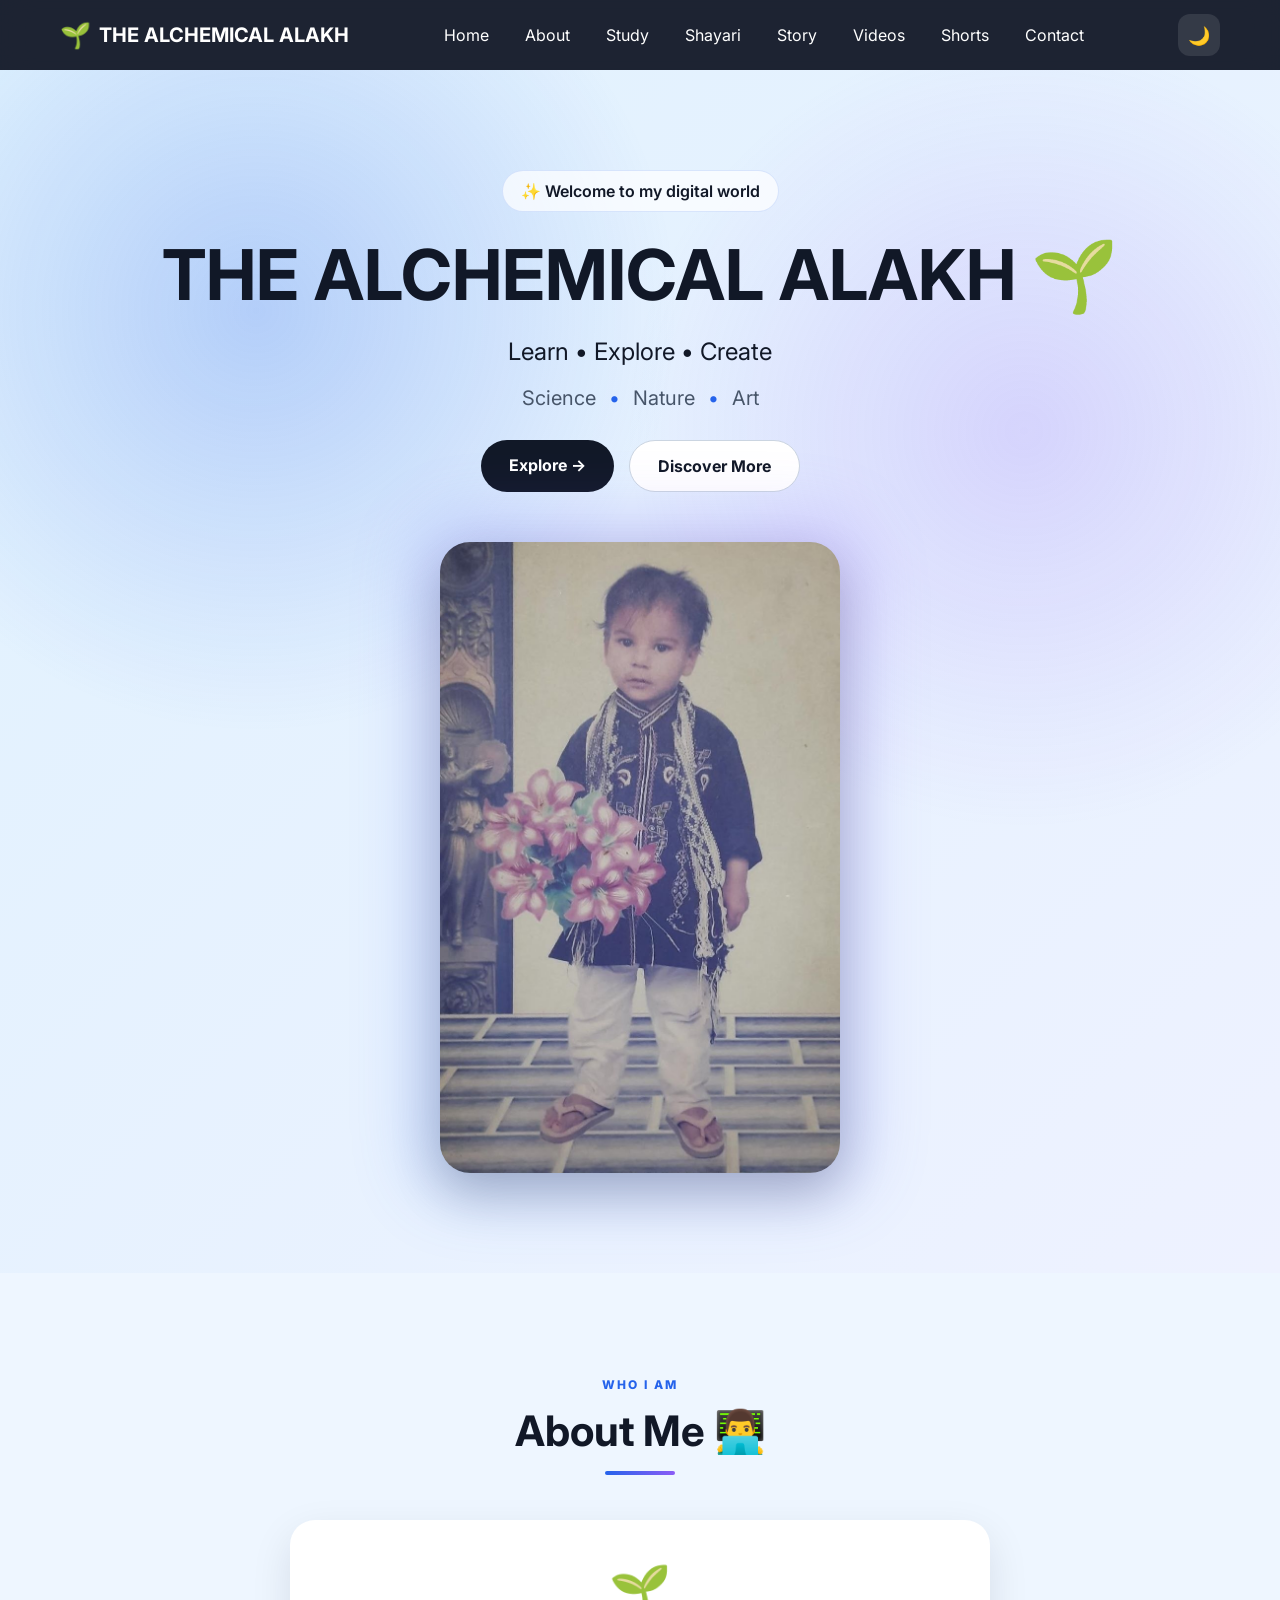
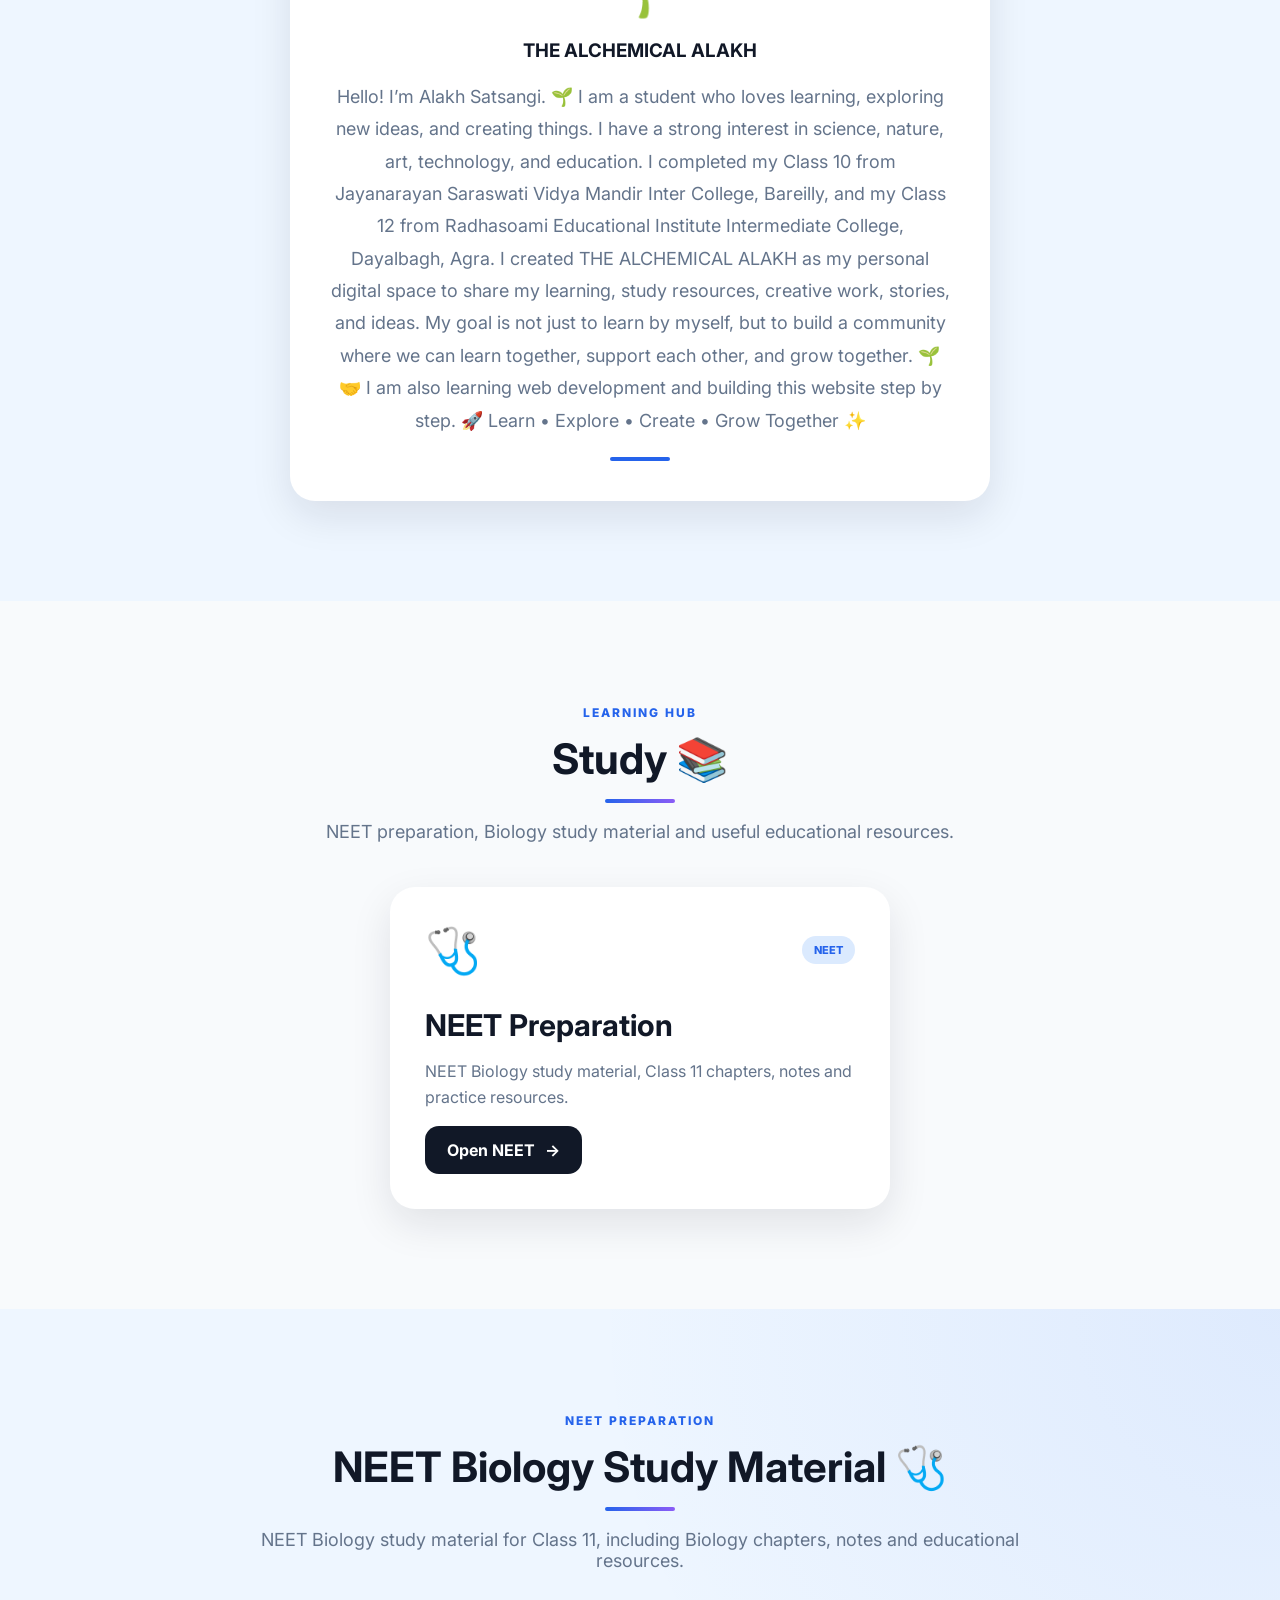
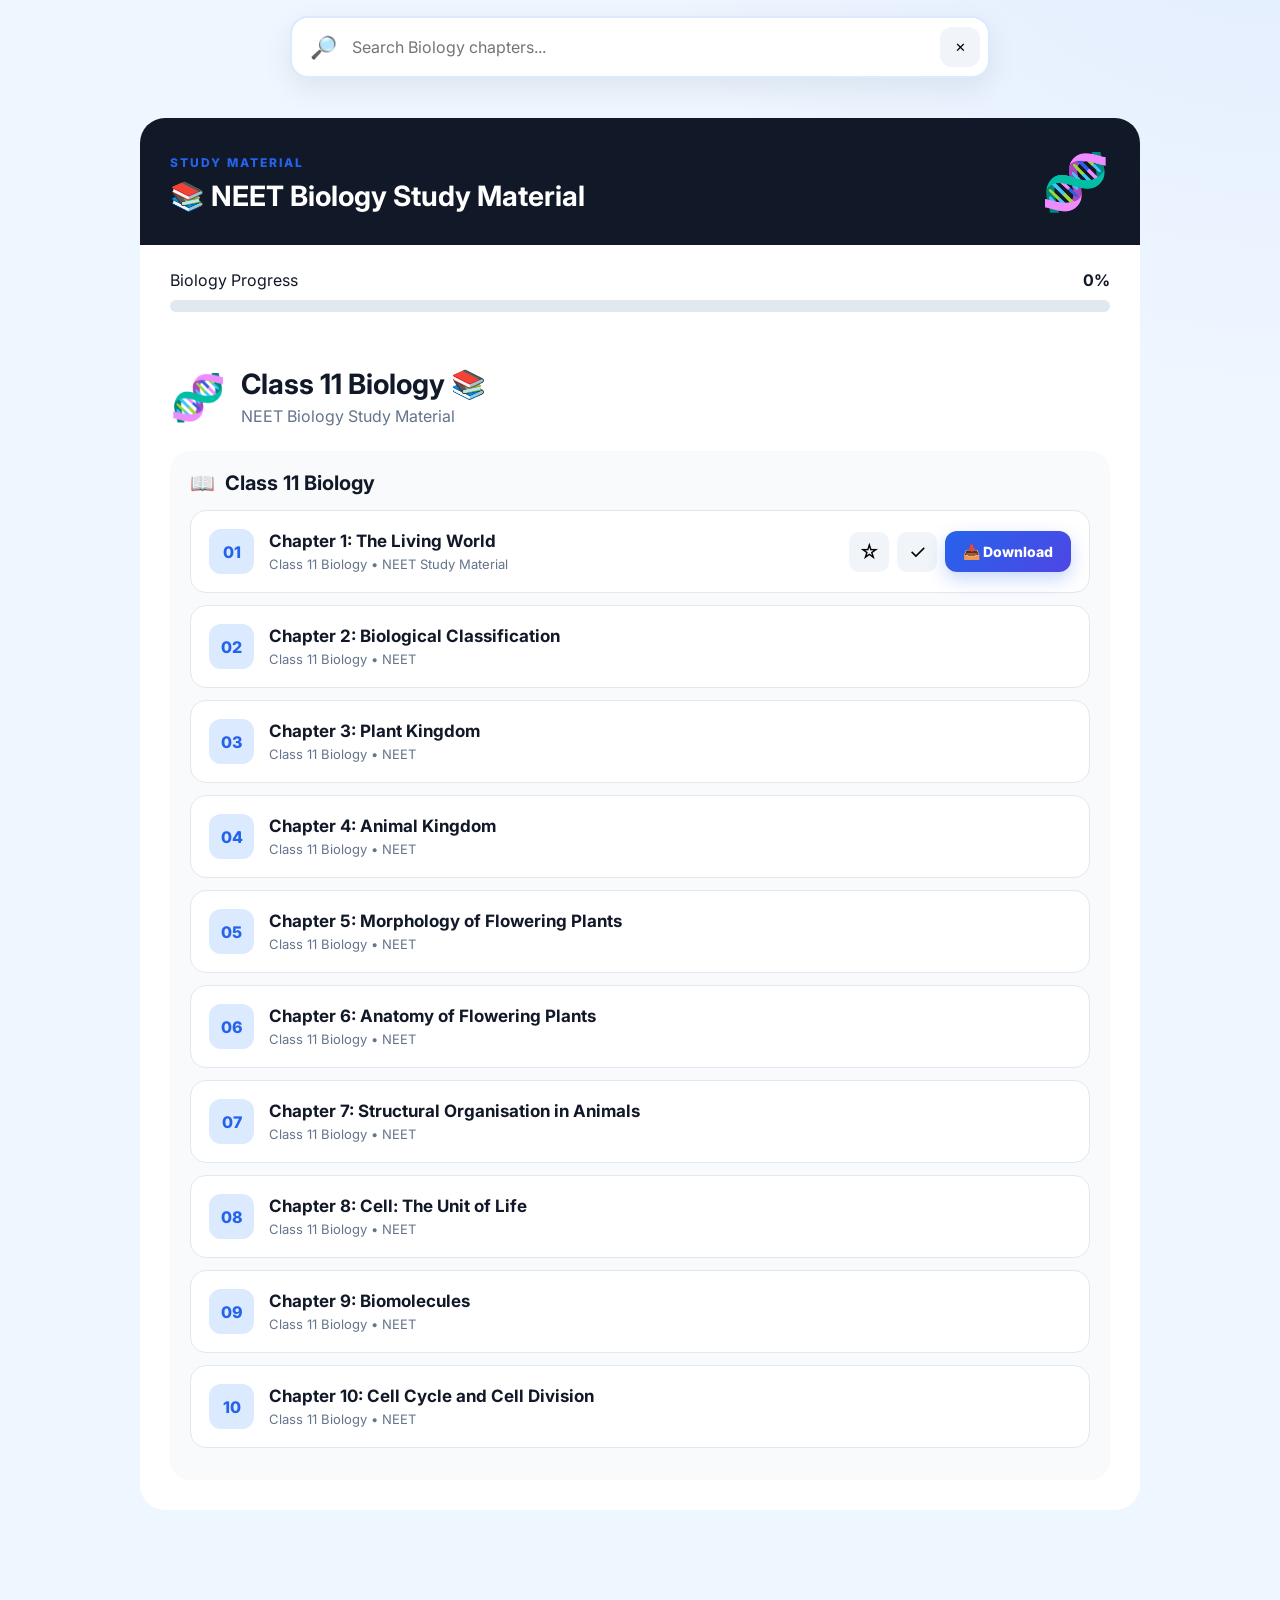
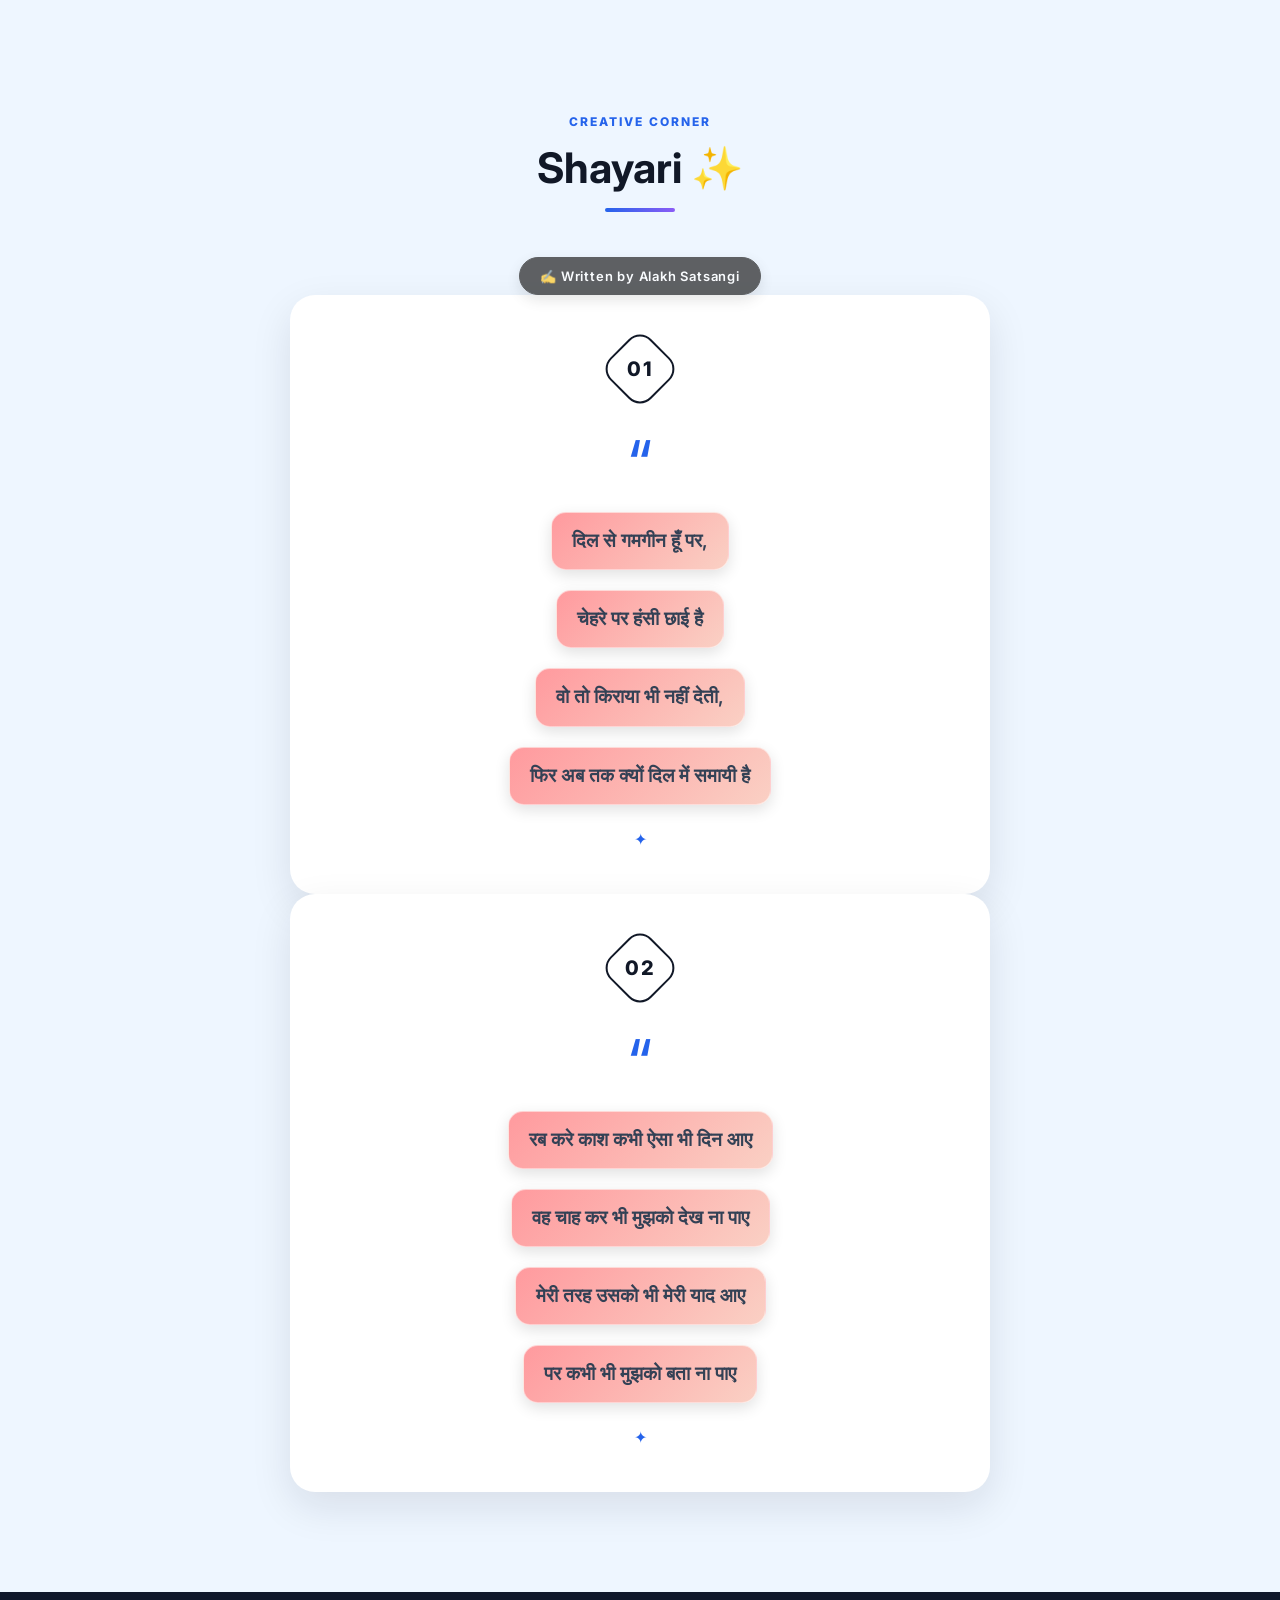
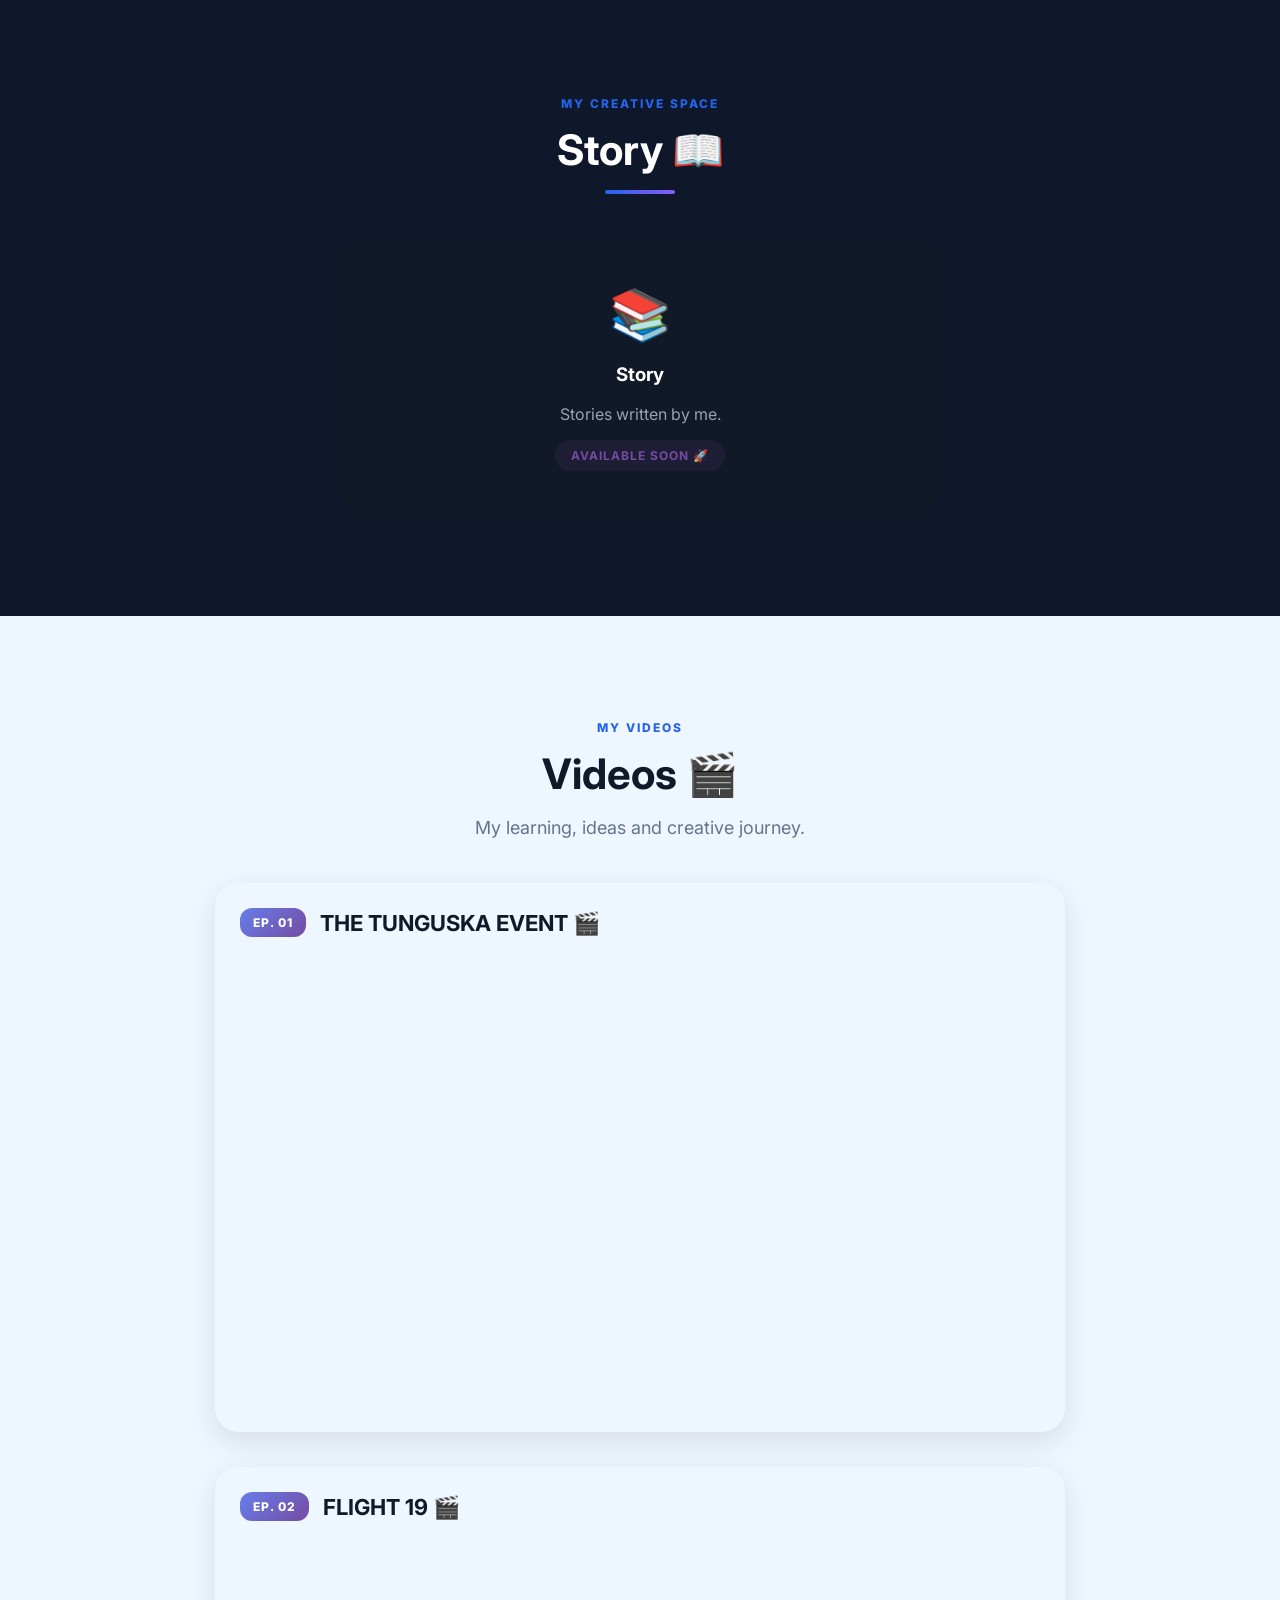
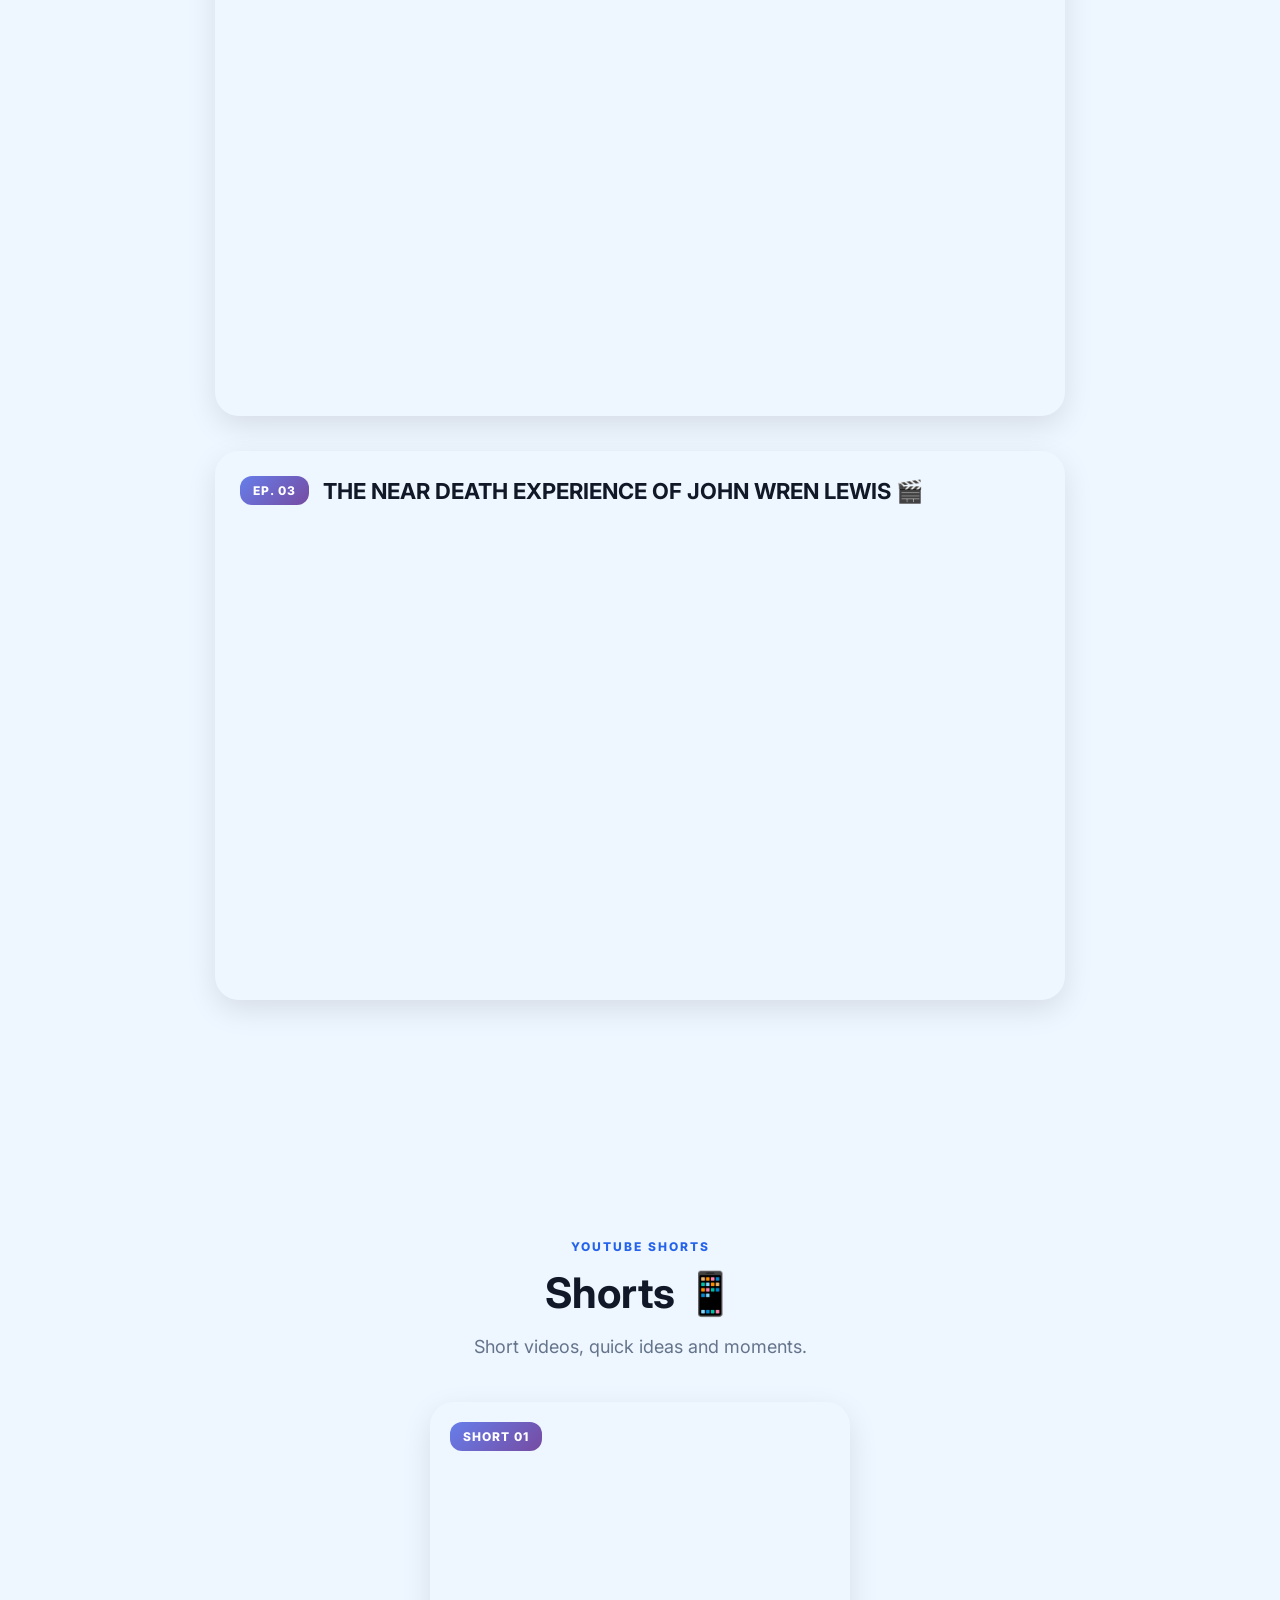
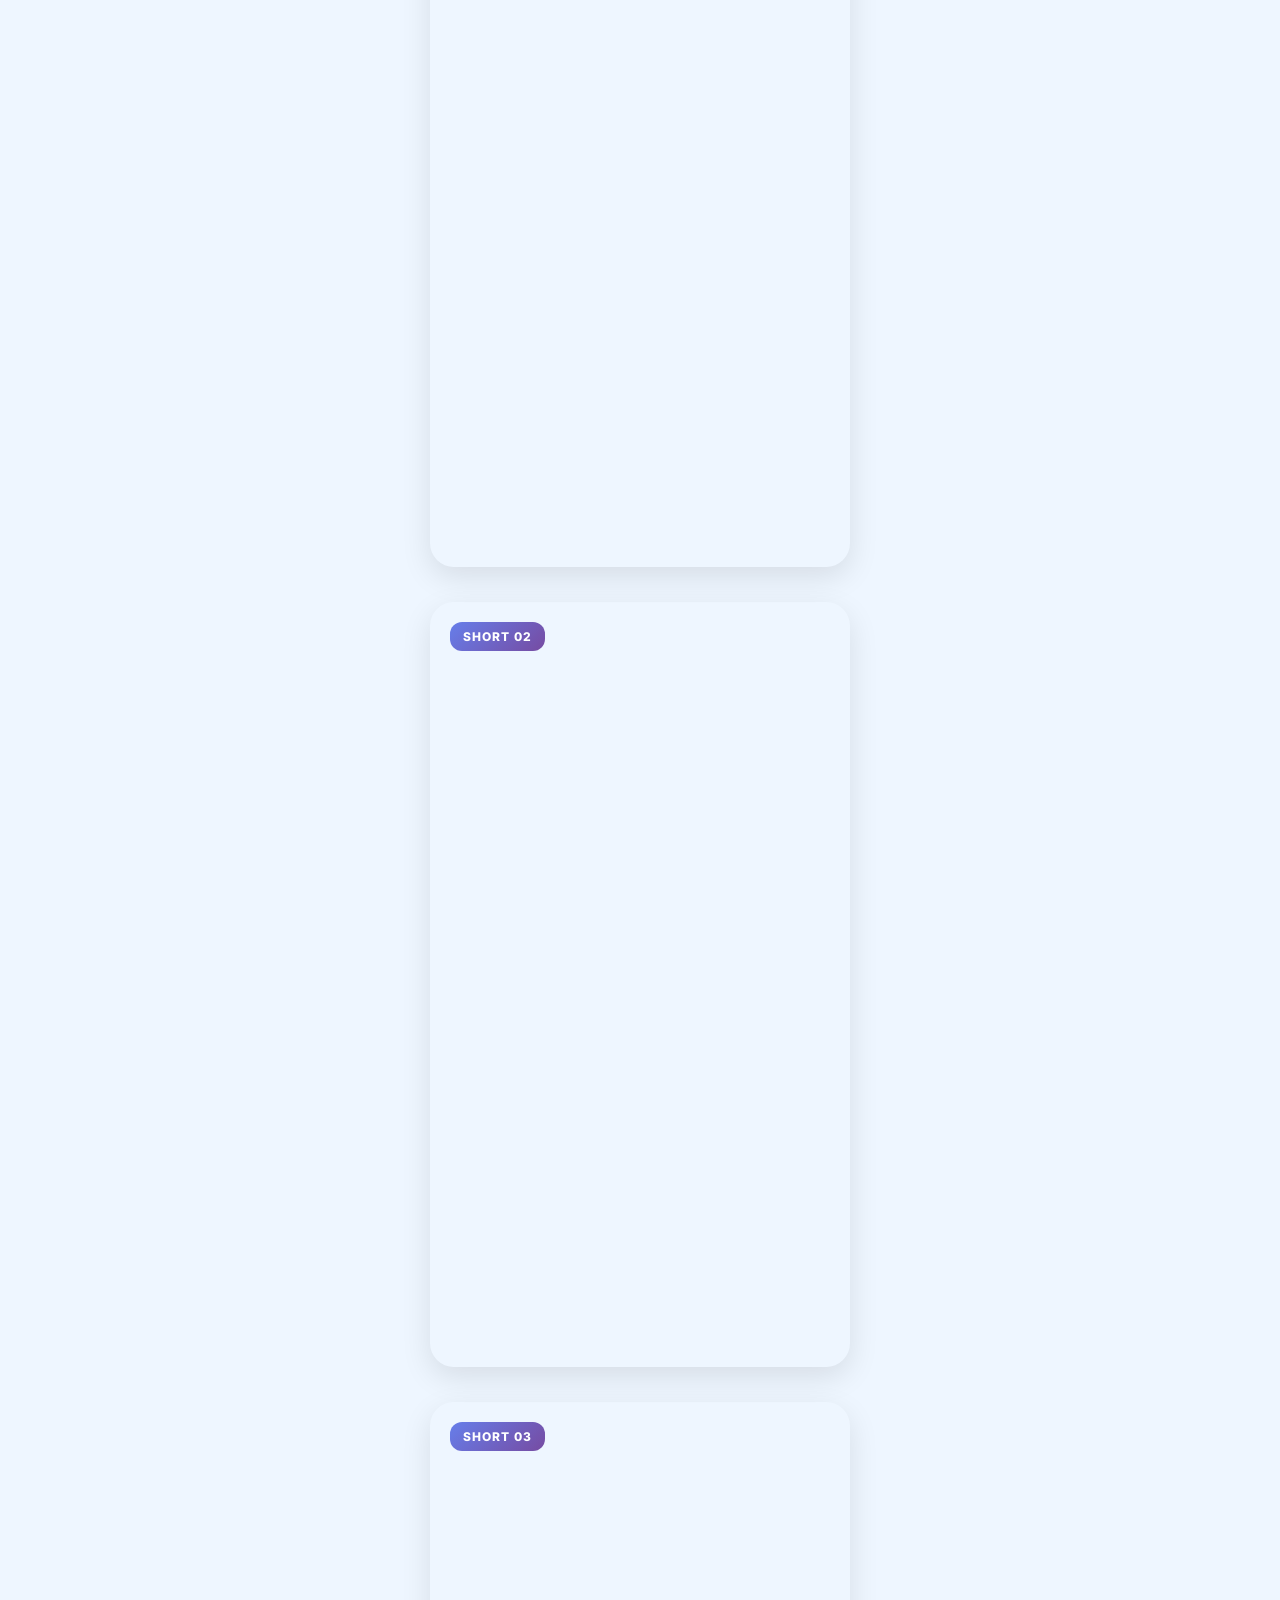
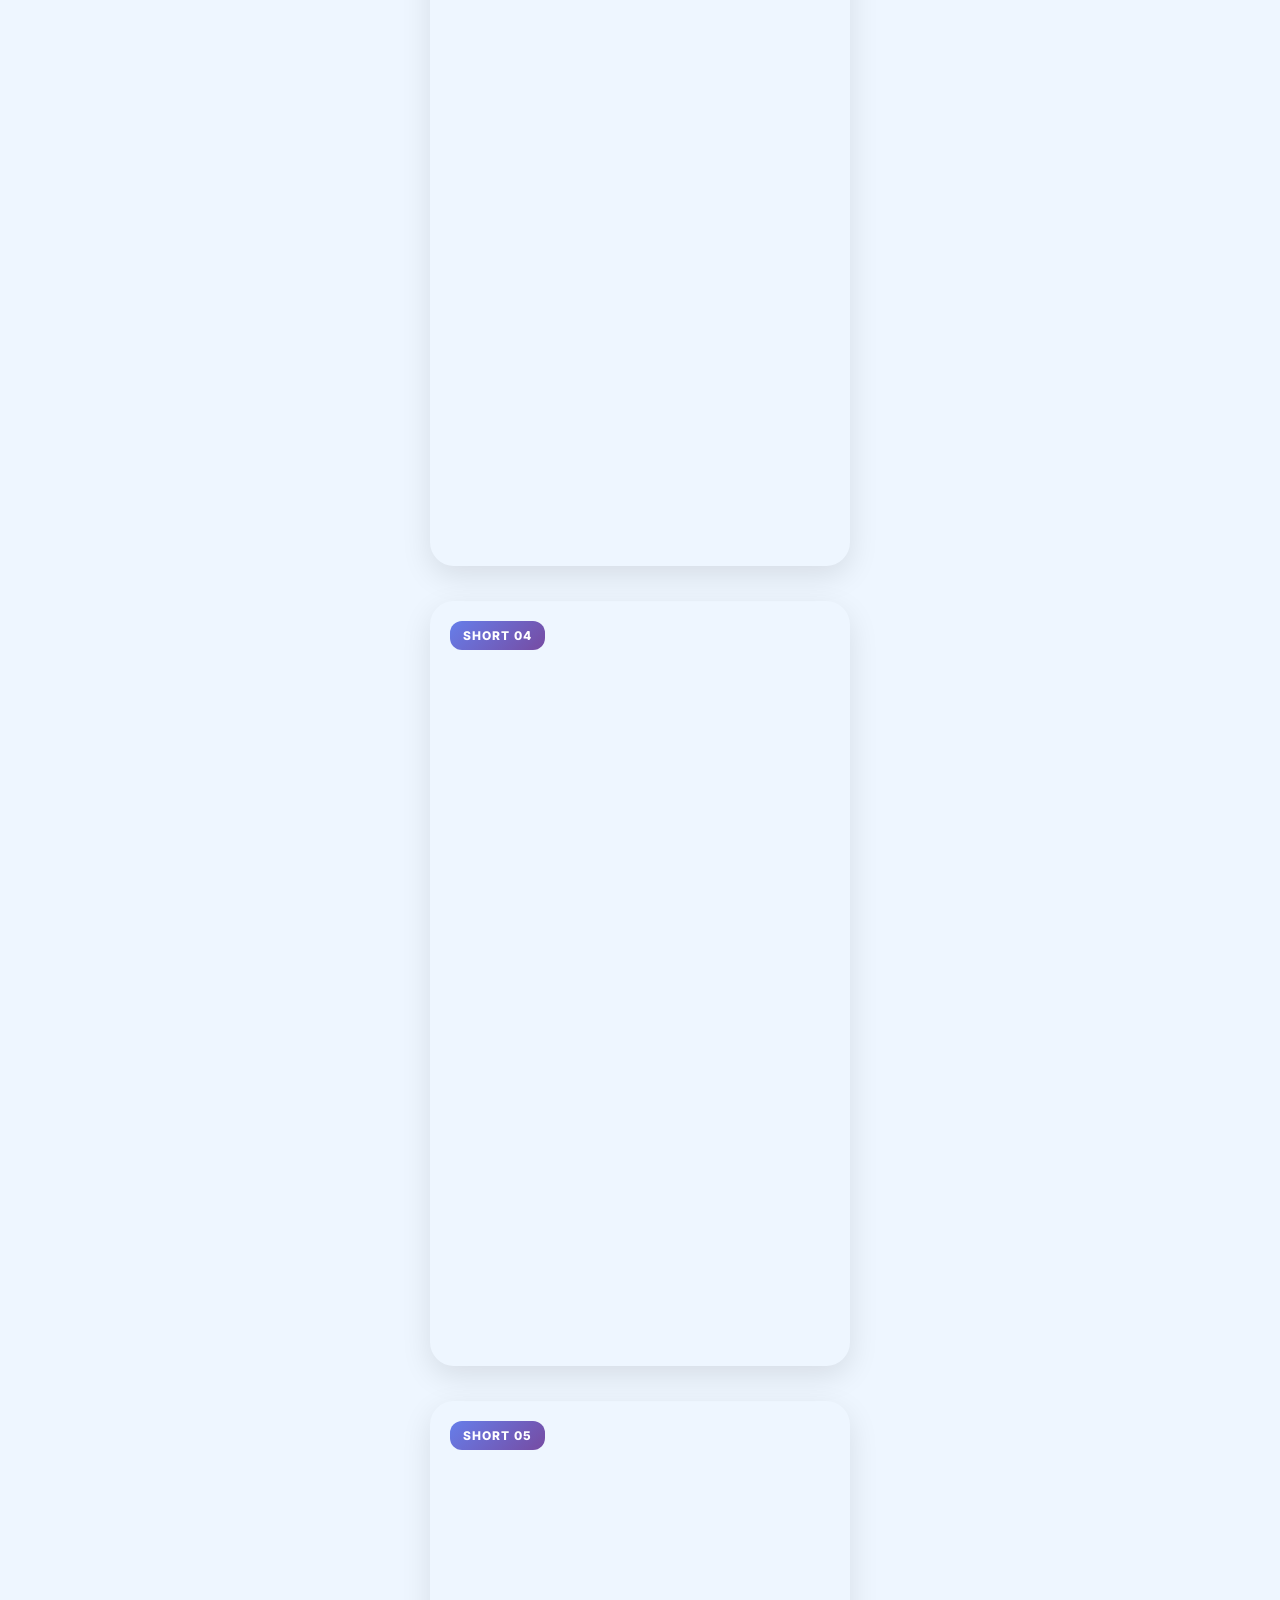
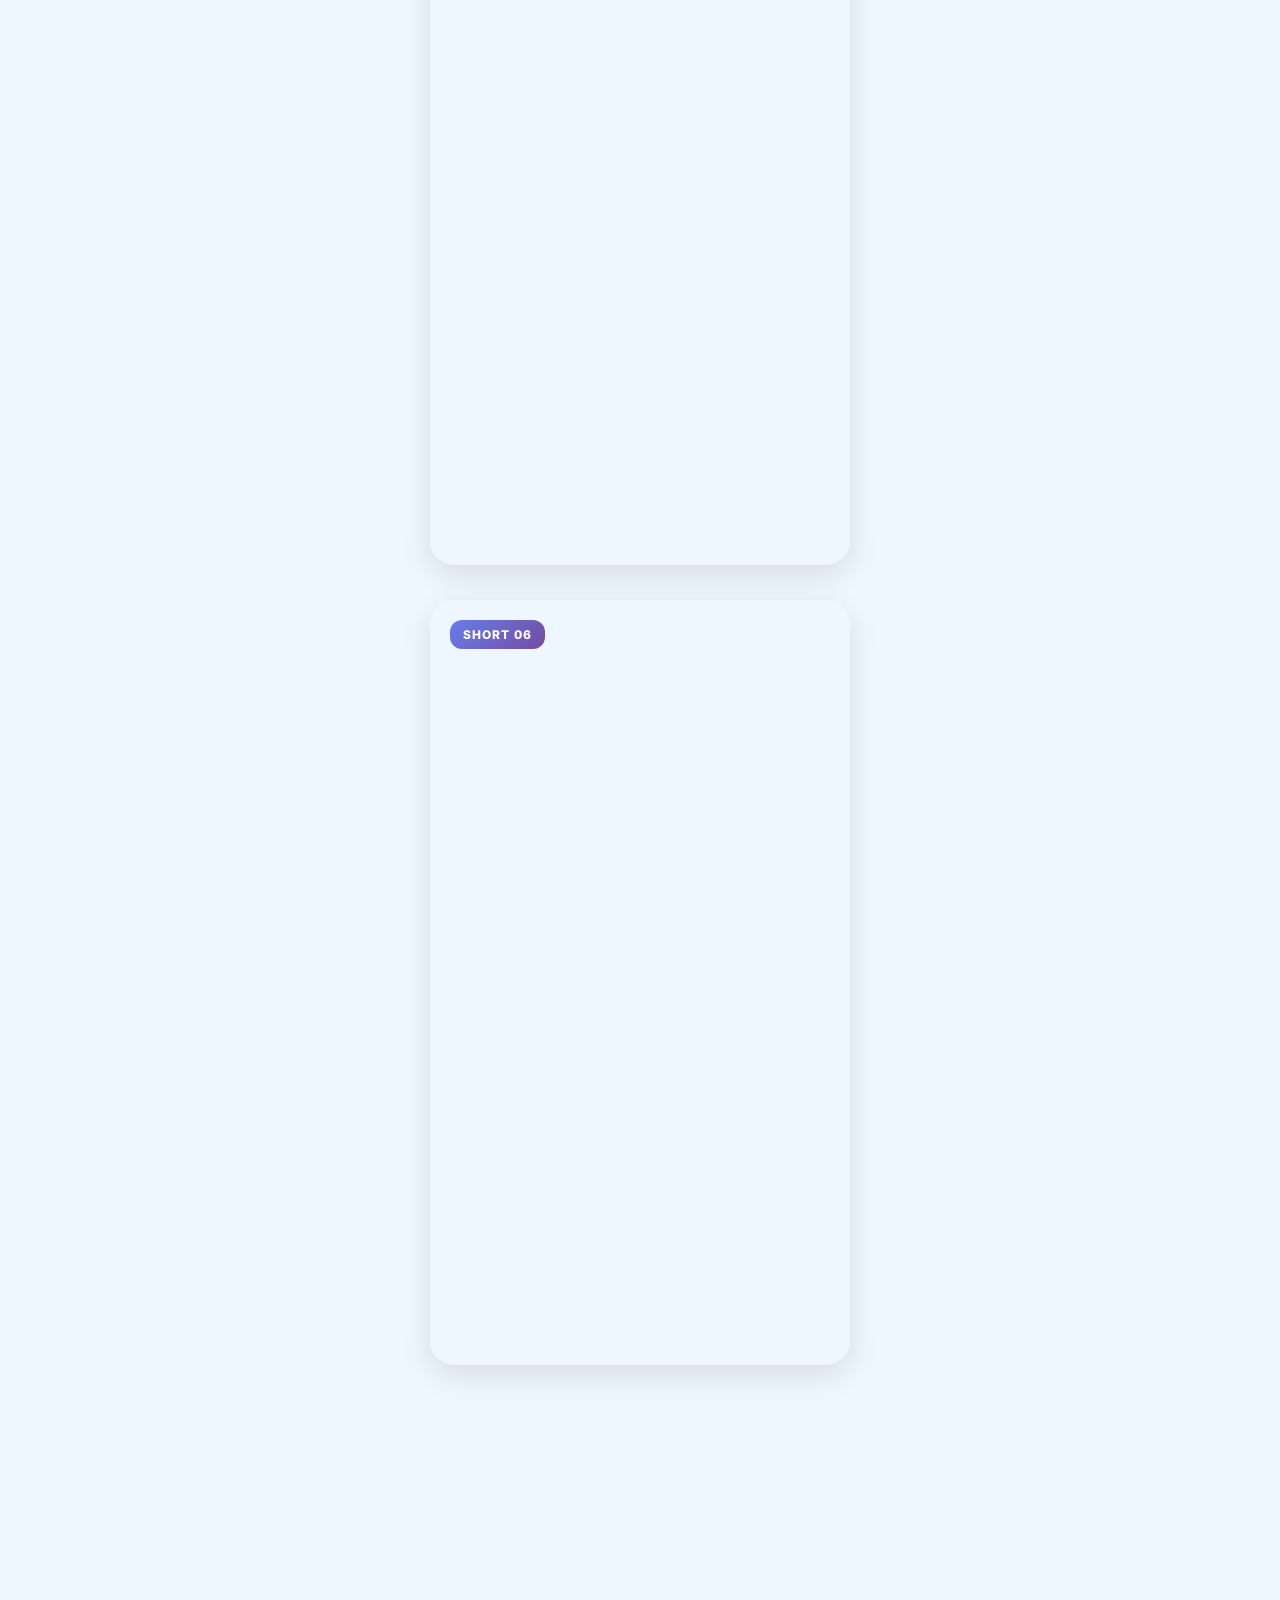
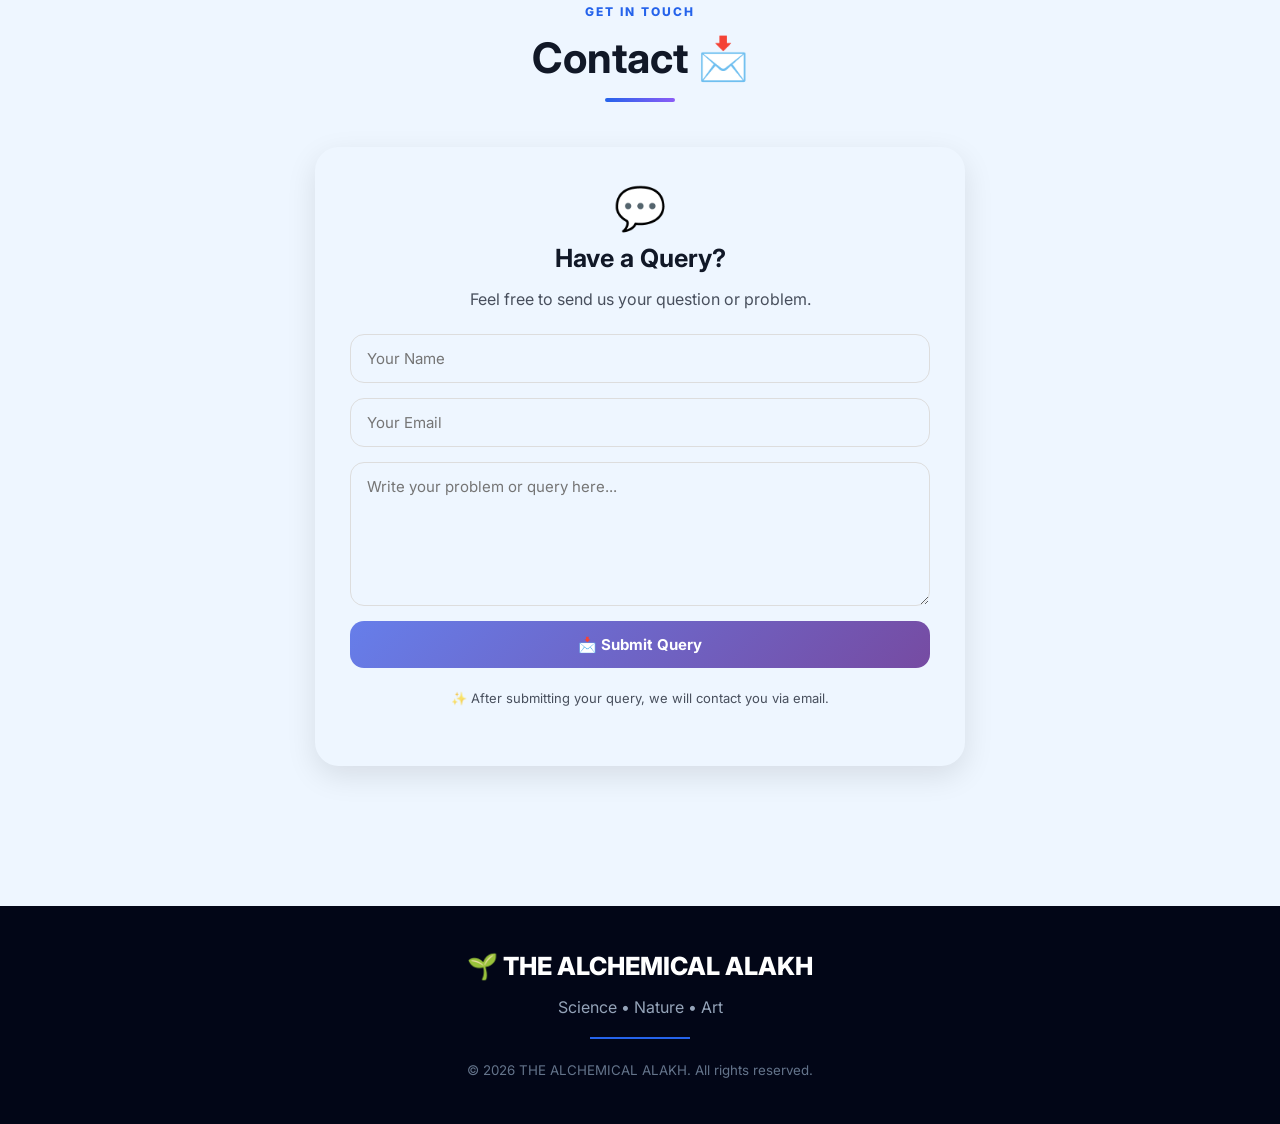
==== index.html @ 998f205e "Add files via upload" ====
<!DOCTYPE html>
<html lang="en">

<head>

    <meta charset="UTF-8">

    <meta name="viewport" content="width=device-width, initial-scale=1.0">

    <!-- SEO TITLE -->
    <title>THE ALCHEMICAL ALAKH | NEET Biology Study Material</title>

    <!-- SEO DESCRIPTION -->
    <meta name="description"
          content="THE ALCHEMICAL ALAKH is a study and creative website featuring NEET Biology study material, Class 11 Biology chapters, notes, science, art and educational resources.">

    <!-- SEO KEYWORDS -->
    <meta name="keywords"
          content="THE ALCHEMICAL ALAKH, Alakh Satsangi, NEET Biology, NEET Biology notes, Class 11 Biology, Class 11 Biology notes, Biology study material, NEET preparation">

    <meta name="author" content="THE ALCHEMICAL ALAKH">

    <meta name="robots" content="index, follow">

    <!-- GOOGLE SEARCH CONSOLE VERIFICATION -->
    <meta name="google-site-verification"
          content="zTP0E_ofFZDzsQ5iW12RsI4LPG1biqlQzuokZgmN8xg" />

    <!-- CANONICAL URL -->
    <link rel="canonical"
          href="https://alakhsatsangi9-spec.github.io/my-website/">

    <!-- SOCIAL MEDIA / SHARING -->
    <meta property="og:title"
          content="THE ALCHEMICAL ALAKH | NEET Biology Study Material">

    <meta property="og:description"
          content="NEET Biology study material, Class 11 Biology chapters, notes and educational resources.">

    <meta property="og:type" content="website">

    <meta property="og:url"
          content="https://alakhsatsangi9-spec.github.io/my-website/">

    <!-- CSS -->
    <link rel="stylesheet" href="style.css">

    <!-- GOOGLE FONT -->
    <link rel="preconnect" href="https://fonts.googleapis.com">

    <link rel="preconnect"
          href="https://fonts.gstatic.com"
          crossorigin>

    <link href="https://fonts.googleapis.com/css2?family=Inter:wght@400;500;600;700;800&display=swap"
          rel="stylesheet">

</head>


<body>

<!-- SCROLL PROGRESS -->
<div id="scroll-progress"></div>


<!-- ================= NAVBAR ================= -->

<nav class="navbar">

    <div class="nav-container">

        <div class="logo">
            <span>🌱</span>
            <strong>THE ALCHEMICAL ALAKH</strong>
        </div>


        <div class="nav-links">

            <a href="#home">Home</a>

            <a href="#about">About</a>

            <a href="#study">Study</a>

            <a href="#shayari">Shayari</a>

            <a href="#story">Story</a>
           <a href="#videos">Videos</a>
           <a href="#shorts">Shorts </a>
            <a href="#contact">Contact</a>

        </div>


        <div class="nav-actions">

            <button id="theme-btn"
                    class="icon-btn"
                    title="Dark / Light Mode">

                🌙

            </button>
            <button class="menu-btn"
                    onclick="toggleMenu()">

                ☰

            </button>

        </div>

    </div>

</nav>



<!-- ================= HOME ================= -->

<section id="home" class="hero">

    <div class="hero-grid"></div>

    <div class="hero-content">

        <div class="hero-badge">

            ✨ Welcome to my digital world

        </div>


        <h1>

            THE ALCHEMICAL ALAKH 🌱

        </h1>


        <p class="hero-main-text">

            Learn • Explore • Create

        </p>


        <p class="hero-sub-text">

            Science

            <span>•</span>

            Nature

            <span>•</span>

            Art

        </p>


        <div class="hero-buttons">

            <a href="#study"
               class="explore-btn">

                Explore

                <span>→</span>

            </a>


            <a href="#about"
               class="secondary-btn">

                Discover More

            </a>

        </div>


        <div class="hero-image-wrapper">

            <div class="image-glow"></div>

            <img src="alakh.jpg"
                 alt="THE ALCHEMICAL ALAKH">

        </div>

    </div>

</section>

<!-- ================= ABOUT ================= -->

<section id="about"
         class="section">


    <div class="section-heading">

        <span class="section-tag">

            WHO I AM

        </span>


        <h2>

            About Me 👨‍💻

        </h2>


        <div class="heading-line"></div>

    </div>


    <div class="about-container">


        <div class="about-card">


            <div class="about-icon">

                🌱

            </div>


            <h3>

                THE ALCHEMICAL ALAKH

            </h3>


            <p>

                Hello! I’m Alakh Satsangi. 🌱
I am a student who loves learning, exploring new ideas, and creating things. I have a strong interest in science, nature, art, technology, and education.

I completed my Class 10 from Jayanarayan Saraswati Vidya Mandir Inter College, Bareilly, and my Class 12 from Radhasoami Educational Institute Intermediate College, Dayalbagh, Agra.

I created THE ALCHEMICAL ALAKH as my personal digital space to share my learning, study resources, creative work, stories, and ideas.

My goal is not just to learn by myself, but to build a community where we can learn together, support each other, and grow together. 🌱🤝

I am also learning web development and building this website step by step. 🚀

Learn • Explore • Create • Grow Together ✨
            </p>


            <div class="about-line"></div>

        </div>

    </div>

</section>


<!-- ================= STUDY ================= -->

<section id="study"
         class="section study-section">


    <div class="section-heading">

        <span class="section-tag">

            LEARNING HUB

        </span>


        <h2>

            Study 📚

        </h2>


        <div class="heading-line"></div>


        <p>

            NEET preparation, Biology study material and useful educational resources.

        </p>

    </div>



    <div class="study-card">


        <div class="card-top">

            <div class="card-icon">

                🩺

            </div>


            <span class="card-status">

                NEET

            </span>

        </div>


        <h3>

            NEET Preparation

        </h3>


        <p>

            NEET Biology study material, Class 11 chapters, notes and practice resources.

        </p>


        <a href="#neet"
           class="card-btn">

            Open NEET

            <span>→</span>

        </a>

    </div>

</section>



<!-- ================= NEET ================= -->

<section id="neet"
         class="section neet-section">


    <div class="section-heading">

        <span class="section-tag">

            NEET PREPARATION

        </span>


        <h2>

            NEET Biology Study Material 🩺

        </h2>


        <div class="heading-line"></div>


        <p>

            NEET Biology study material for Class 11, including Biology chapters,
            notes and educational resources.

        </p>

    </div>



    <!-- SEARCH BAR -->

    <div class="search-box neet-search">

        <span>

            🔎

        </span>


        <input
            type="text"
            id="chapter-search"
            placeholder="Search Biology chapters..."
            autocomplete="off">


        <button id="clear-search">

            ✕

        </button>

    </div>



    <div class="neet-container">


        <div class="neet-header">

            <div>

                <span class="small-label">

                    STUDY MATERIAL

                </span>


                <h3>

                    📚 NEET Biology Study Material

                </h3>

            </div>


            <div class="neet-symbol">

                🧬

            </div>

        </div>



        <!-- PROGRESS -->

        <div class="progress-area">

            <div class="progress-top">

                <span>

                    Biology Progress

                </span>


                <strong id="progress-text">

                    0%

                </strong>

            </div>


            <div class="progress-bar">

                <div id="progress-fill"
                     class="progress-fill">

                </div>

            </div>

        </div>



        <!-- BIOLOGY -->

        <div class="subject">


            <div class="subject-title">

                <span class="subject-icon">

                    🧬

                </span>


                <div>

                    <h3>

                        Class 11 Biology 📚

                    </h3>


                    <p>

                        NEET Biology Study Material

                    </p>

                </div>

            </div>



            <!-- CLASS 11 -->

            <div class="class-box">


                <div class="class-heading">

                    <span>

                        📖

                    </span>


                    <strong>

                        Class 11 Biology

                    </strong>

                </div>



                <!-- CHAPTER 1 -->

                <div class="chapter"
                     data-name="The Living World Biology Class 11 NEET">

                    <div class="chapter-info">

                        <span class="chapter-number">

                            01

                        </span>


                        <div>

                            <h4>

                                Chapter 1: The Living World

                            </h4>


                            <p>

                                Class 11 Biology • NEET Study Material

                            </p>

                        </div>

                    </div>


                    <div class="chapter-actions">


                        <button
                            class="favorite-btn"
                            onclick="toggleFavorite(this)"
                            title="Bookmark">

                            ☆

                        </button>


                        <button
                            class="complete-btn"
                            onclick="completeChapter(this)"
                            title="Mark Complete">

                            ✓

                        </button>


                        <a href="111NOTES.pdf"
                           download
                           class="download-btn">

                            📥 Download

                        </a>

                    </div>

                </div>



                <!-- CHAPTER 2 -->

                <div class="chapter"
                     data-name="Biological Classification Biology Class 11 NEET">

                    <div class="chapter-info">

                        <span class="chapter-number">

                            02

                        </span>


                        <div>

                            <h4>

                                Chapter 2: Biological Classification

                            </h4>


                            <p>

                                Class 11 Biology • NEET

                            </p>

                        </div>

                    </div>

                </div>



                <!-- CHAPTER 3 -->

                <div class="chapter"
                     data-name="Plant Kingdom Biology Class 11 NEET">

                    <div class="chapter-info">

                        <span class="chapter-number">

                            03

                        </span>


                        <div>

                            <h4>

                                Chapter 3: Plant Kingdom

                            </h4>


                            <p>

                                Class 11 Biology • NEET

                            </p>

                        </div>

                    </div>

                </div>



                <!-- CHAPTER 4 -->

                <div class="chapter"
                     data-name="Animal Kingdom Biology Class 11 NEET">

                    <div class="chapter-info">

                        <span class="chapter-number">

                            04

                        </span>


                        <div>

                            <h4>

                                Chapter 4: Animal Kingdom

                            </h4>


                            <p>

                                Class 11 Biology • NEET

                            </p>

                        </div>

                    </div>

                </div>



                <!-- CHAPTER 5 -->

                <div class="chapter"
                     data-name="Morphology of Flowering Plants Biology Class 11 NEET">

                    <div class="chapter-info">

                        <span class="chapter-number">

                            05

                        </span>


                        <div>

                            <h4>

                                Chapter 5: Morphology of Flowering Plants

                            </h4>


                            <p>

                                Class 11 Biology • NEET

                            </p>

                        </div>

                    </div>

                </div>



                <!-- CHAPTER 6 -->

                <div class="chapter"
                     data-name="Anatomy of Flowering Plants Biology Class 11 NEET">

                    <div class="chapter-info">

                        <span class="chapter-number">

                            06

                        </span>


                        <div>

                            <h4>

                                Chapter 6: Anatomy of Flowering Plants

                            </h4>


                            <p>

                                Class 11 Biology • NEET

                            </p>

                        </div>

                    </div>

                </div>



                <!-- CHAPTER 7 -->

                <div class="chapter"
                     data-name="Structural Organisation in Animals Biology Class 11 NEET">

                    <div class="chapter-info">

                        <span class="chapter-number">

                            07

                        </span>


                        <div>

                            <h4>

                                Chapter 7: Structural Organisation in Animals

                            </h4>


                            <p>

                                Class 11 Biology • NEET

                            </p>

                        </div>

                    </div>

                </div>



                <!-- CHAPTER 8 -->

                <div class="chapter"
                     data-name="Cell The Unit of Life Biology Class 11 NEET">

                    <div class="chapter-info">

                        <span class="chapter-number">

                            08

                        </span>


                        <div>

                            <h4>

                                Chapter 8: Cell: The Unit of Life

                            </h4>


                            <p>

                                Class 11 Biology • NEET

                            </p>

                        </div>

                    </div>

                </div>



                <!-- CHAPTER 9 -->

                <div class="chapter"
                     data-name="Biomolecules Biology Class 11 NEET">

                    <div class="chapter-info">

                        <span class="chapter-number">

                            09

                        </span>


                        <div>

                            <h4>

                                Chapter 9: Biomolecules

                            </h4>


                            <p>

                                Class 11 Biology • NEET

                            </p>

                        </div>

                    </div>

                </div>



                <!-- CHAPTER 10 -->

                <div class="chapter"
                     data-name="Cell Cycle and Cell Division Biology Class 11 NEET">

                    <div class="chapter-info">

                        <span class="chapter-number">

                            10

                        </span>


                        <div>

                            <h4>

                                Chapter 10: Cell Cycle and Cell Division

                            </h4>


                            <p>

                                Class 11 Biology • NEET

                            </p>

                        </div>

                    </div>

                </div>



                <!-- NO RESULT -->

                <div id="no-results"
                     class="no-results">

                    🔎 No chapter found.

                </div>

            </div>

        </div>

    </div>

</section>




<!-- ================= SHAYARI ================= -->

<section id="shayari" class="section">

    <div class="section-heading">

        <span class="section-tag">
            CREATIVE CORNER
        </span>

        <h2>
            Shayari ✨
        </h2>

        <div class="heading-line"></div>

    </div>
<div class="written-by">
    ✍️ Written by Alakh Satsangi
</div>


    <!-- SHAYARI 01 -->

    <div class="shayari-card">

        <div class="shayari-number">
            <span>01</span>
        </div>

        <div class="quote-icon">
            “
        </div>

        <div class="shayari-text">

            <div class="shayari-lines">

                <p class="shayari-line">
                    दिल से गमगीन हूँ पर,
                </p>

                <p class="shayari-line">
                    चेहरे पर हंसी छाई है
                </p>

                <p class="shayari-line">
                    वो तो किराया भी नहीं देती,
                </p>

                <p class="shayari-line">
                    फिर अब तक क्यों दिल में समायी है
                </p>

            </div>

        </div>

        <div class="quote-bottom">
            ✦
        </div>

    </div>


    <!-- SHAYARI 02 -->

    <div class="shayari-card">

        <div class="shayari-number">
            <span>02</span>
        </div>

        <div class="quote-icon">
            “
        </div>

        <div class="shayari-text">

            <div class="shayari-lines">

                <p class="shayari-line">
                    रब करे काश कभी ऐसा भी दिन आए
                </p>

                <p class="shayari-line">
                    वह चाह कर भी मुझको देख ना पाए
                </p>

                <p class="shayari-line">
                    मेरी तरह उसको भी मेरी याद आए
                </p>

                <p class="shayari-line">
                    पर कभी भी मुझको बता ना पाए
                </p>

            </div>

        </div>

        <div class="quote-bottom">
            ✦
        </div>

    </div>


</section>


<!-- ================= STORY ================= -->

<section id="story"
         class="section dark-section">


    <div class="section-heading">

        <span class="section-tag">

            MY CREATIVE SPACE

        </span>


        <h2>

            Story 📖

        </h2>


        <div class="heading-line"></div>

    </div>


    <div class="story-card">

        <div class="story-icon">

            📚

        </div>


        <h3>

            Story

        </h3>


        <p>

            Stories written by me.

        </p>
<span class="coming-soon">AVAILABLE SOON 🚀</span>
        


    </div>

</section>



<section id="videos" class="section">

    <div class="section-heading">
        <span class="section-tag">MY VIDEOS</span>
        <h2>Videos 🎬</h2>
        <p>My learning, ideas and creative journey.</p>
    </div>


    <!-- VIDEO 01 -->
    <div class="video-card">

        <div class="video-title">
            <span class="episode-badge">EP. 01</span>
            <h3>THE TUNGUSKA EVENT 🎬</h3>
        </div>

        <div class="video-wrapper">
            <iframe
                src="https://www.youtube.com/embed/oxSUjOloWMw"
                title="THE TUNGUSKA EVENT"
                allow="accelerometer; autoplay; clipboard-write; encrypted-media; gyroscope; picture-in-picture"
                allowfullscreen>
            </iframe>
        </div>

    </div>


    <!-- VIDEO 02 -->
    <div class="video-card">

        <div class="video-title">
            <span class="episode-badge">EP. 02</span>
            <h3>FLIGHT 19 🎬</h3>
        </div>

        <div class="video-wrapper">
            <iframe
                src="https://www.youtube.com/embed/R-d8yq0sREk"
                title="FLIGHT 19"
                allow="accelerometer; autoplay; clipboard-write; encrypted-media; gyroscope; picture-in-picture"
                allowfullscreen>
            </iframe>
        </div>

    </div>


    <!-- VIDEO 03 -->
    <div class="video-card">

        <div class="video-title">
            <span class="episode-badge">EP. 03</span>
            <h3>THE NEAR DEATH EXPERIENCE OF JOHN WREN LEWIS 🎬</h3>
        </div>

        <div class="video-wrapper">
            <iframe
                src="https://www.youtube.com/embed/cvP-Lvboprs"
                title="THE NEAR DEATH EXPERIENCE OF JOHN WREN LEWIS"
                allow="accelerometer; autoplay; clipboard-write; encrypted-media; gyroscope; picture-in-picture"
                allowfullscreen>
            </iframe>
        </div>

    </div>

</section>



<section id="shorts" class="section">

    <div class="section-heading">
        <span class="section-tag">YOUTUBE SHORTS</span>
        <h2>Shorts 📱</h2>
        <p>Short videos, quick ideas and moments.</p>
    </div>


    <!-- SHORT 01 -->
    <div class="shorts-card">

        <div class="video-title">
            <span class="episode-badge">SHORT 01</span>
        </div>

        <div class="shorts-wrapper">
            <iframe
                src="https://www.youtube.com/embed/rJ3UfE49LRc"
                title="Short 01"
                allow="accelerometer; autoplay; clipboard-write; encrypted-media; gyroscope; picture-in-picture"
                allowfullscreen>
            </iframe>
        </div>

    </div>


    <!-- SHORT 02 -->
    <div class="shorts-card">

        <div class="video-title">
            <span class="episode-badge">SHORT 02</span>
        </div>

        <div class="shorts-wrapper">
            <iframe
                src="https://www.youtube.com/embed/XoV11RGaRDE"
                title="Short 02"
                allow="accelerometer; autoplay; clipboard-write; encrypted-media; gyroscope; picture-in-picture"
                allowfullscreen>
            </iframe>
        </div>

    </div>


    <!-- SHORT 03 -->
    <div class="shorts-card">

        <div class="video-title">
            <span class="episode-badge">SHORT 03</span>
        </div>

        <div class="shorts-wrapper">
            <iframe
                src="https://www.youtube.com/embed/ZayI3ekp3q8"
                title="Short 03"
                allow="accelerometer; autoplay; clipboard-write; encrypted-media; gyroscope; picture-in-picture"
                allowfullscreen>
            </iframe>
        </div>

    </div>


    <!-- SHORT 04 -->
    <div class="shorts-card">

        <div class="video-title">
            <span class="episode-badge">SHORT 04</span>
        </div>

        <div class="shorts-wrapper">
            <iframe
                src="https://www.youtube.com/embed/iHOuLH0c-WQ"
                title="Short 04"
                allow="accelerometer; autoplay; clipboard-write; encrypted-media; gyroscope; picture-in-picture"
                allowfullscreen>
            </iframe>
        </div>

    </div>


    <!-- SHORT 05 -->
    <div class="shorts-card">

        <div class="video-title">
            <span class="episode-badge">SHORT 05</span>
        </div>

        <div class="shorts-wrapper">
            <iframe
                src="https://www.youtube.com/embed/a5-XqLeO_70"
                title="Short 05"
                allow="accelerometer; autoplay; clipboard-write; encrypted-media; gyroscope; picture-in-picture"
                allowfullscreen>
            </iframe>
        </div>

    </div>


    <!-- SHORT 06 -->
    <div class="shorts-card">

        <div class="video-title">
            <span class="episode-badge">SHORT 06</span>
        </div>

        <div class="shorts-wrapper">
            <iframe
                src="https://www.youtube.com/embed/z5sLxQB04Zw"
                title="Short 06"
                allow="accelerometer; autoplay; clipboard-write; encrypted-media; gyroscope; picture-in-picture"
                allowfullscreen>
            </iframe>
        </div>

    </div>

</section>
<!-- ================= CONTACT ================= -->
<section id="contact" class="section contact-section">

    <div class="section-heading">

        <span class="section-tag">
            GET IN TOUCH
        </span>

        <h2>
            Contact 📩
        </h2>

        <div class="heading-line"></div>

    </div>


    <div class="query-box">

        <div class="contact-icon">
            💬
        </div>

        <h3>
            Have a Query?
        </h3>

        <p>
            Feel free to send us your question or problem.
        </p>


        <form action="https://formsubmit.co/alakhsatsangi9@gmail.com" method="POST">

            <!-- NAME -->
            <input
                type="text"
                name="name"
                placeholder="Your Name"
                required>


            <!-- EMAIL -->
            <input
                type="email"
                name="email"
                placeholder="Your Email"
                required>


            <!-- PROBLEM / QUERY -->
            <textarea
                name="message"
                rows="6"
                placeholder="Write your problem or query here..."
                required></textarea>


            <!-- EMAIL SUBJECT -->
            <input
                type="hidden"
                name="_subject"
                value="New Query - THE ALCHEMICAL ALAKH">


            <!-- DISABLE CAPTCHA -->
            <input
                type="hidden"
                name="_captcha"
                value="false">


            <!-- SUBMIT BUTTON -->
            <button type="submit" class="query-submit">
                📩 Submit Query
            </button>

        </form>


        <p class="query-note">
            ✨ After submitting your query, we will contact you via email.
        </p>

    </div>

</section>


<!-- ================= FOOTER ================= -->

<footer>


    <div class="footer-logo">

        🌱 THE ALCHEMICAL ALAKH

    </div>


    <p>

        Science • Nature • Art

    </p>


    <div class="footer-line"></div>


    <small>

        © 2026 THE ALCHEMICAL ALAKH. All rights reserved.

    </small>

</footer>



<!-- BACK TO TOP -->

<button id="back-top"
        title="Back to top">

    ↑

</button>



<!-- TOAST -->

<div id="toast"
     class="toast">

    ✓ Saved

</div>



<!-- JAVASCRIPT -->

<script src="script.js"></script>


</body>

</html>
---- style.css ----
* {
    box-sizing: border-box;
}

html {
    scroll-behavior: smooth;
}

body {
    margin: 0;
    font-family: "Inter", Arial, sans-serif;
    background: #eef6ff;
    color: #111827;
    transition: 0.3s;
}

a {
    color: inherit;
}

button,
input {
    font-family: inherit;
}


/* SCROLL PROGRESS */

#scroll-progress {
    position: fixed;
    top: 0;
    left: 0;
    width: 0%;
    height: 4px;
    background: linear-gradient(90deg, #2563eb, #06b6d4, #8b5cf6);
    z-index: 9999;
}


/* NAVBAR */

.navbar {
    position: sticky;
    top: 0;
    z-index: 1000;
    background: rgba(17, 24, 39, 0.95);
    backdrop-filter: blur(15px);
    transition: 0.3s;
}

.navbar.scrolled {
    box-shadow: 0 10px 30px rgba(0,0,0,0.2);
}

.nav-container {
    max-width: 1200px;
    margin: auto;
    padding: 14px 20px;
    display: flex;
    align-items: center;
    justify-content: space-between;
}

.logo {
    color: white;
    font-size: 20px;
    display: flex;
    align-items: center;
    gap: 8px;
}

.logo span {
    font-size: 25px;
}

.nav-links {
    display: flex;
    gap: 8px;
}

.nav-links a {
    color: white;
    text-decoration: none;
    padding: 10px 14px;
    border-radius: 10px;
    transition: 0.3s;
}

.nav-links a:hover {
    background: #2563eb;
    transform: translateY(-2px);
}

.nav-actions {
    display: flex;
    gap: 8px;
}

.icon-btn,
.menu-btn {
    border: none;
    cursor: pointer;
    background: rgba(255,255,255,0.1);
    color: white;
    width: 42px;
    height: 42px;
    border-radius: 12px;
    font-size: 18px;
    transition: 0.3s;
}

.icon-btn:hover,
.menu-btn:hover {
    background: #2563eb;
    transform: scale(1.05);
}

.menu-btn {
    display: none;
}
/* HERO */

.hero {
    position: relative;
    overflow: hidden;
    min-height: 700px;
    padding: 100px 20px;
    text-align: center;
    background:
        radial-gradient(circle at 20% 20%, rgba(37,99,235,0.25), transparent 30%),
        radial-gradient(circle at 80% 30%, rgba(139,92,246,0.2), transparent 30%),
        linear-gradient(135deg, #e0f2fe, #eef2ff);
}

.hero-content {
    position: relative;
    z-index: 2;
    max-width: 1000px;
    margin: auto;
}

.hero-badge {
    display: inline-block;
    padding: 10px 18px;
    border-radius: 30px;
    background: rgba(255,255,255,0.7);
    border: 1px solid rgba(37,99,235,0.15);
    margin-bottom: 20px;
    font-weight: 600;
}

.hero h1 {
    margin: 0;
    font-size: clamp(40px, 7vw, 70px);
    color: #111827;
    animation: fadeIn 1s ease;
}

.hero-main-text {
    font-size: 24px;
    margin: 20px 0 10px;
}

.hero-sub-text {
    font-size: 20px;
    color: #475569;
}

.hero-sub-text span {
    color: #2563eb;
    margin: 0 8px;
}

.hero-buttons {
    display: flex;
    justify-content: center;
    gap: 15px;
    margin: 30px 0;
    flex-wrap: wrap;
}

.explore-btn,
.secondary-btn {
    display: inline-block;
    padding: 15px 28px;
    border-radius: 30px;
    text-decoration: none;
    font-weight: 700;
    transition: 0.3s;
}

.explore-btn {
    background: #111827;
    color: white;
}

.explore-btn:hover {
    background: #2563eb;
    transform: translateY(-5px);
}

.secondary-btn {
    background: white;
    border: 1px solid #cbd5e1;
    color: #111827;
}

.secondary-btn:hover {
    transform: translateY(-5px);
    box-shadow: 0 10px 25px rgba(0,0,0,0.12);
}

.hero-image-wrapper {
    position: relative;
    width: fit-content;
    margin: 50px auto 0;
}

.hero img {
    position: relative;
    width: 400px;
    max-width: 90vw;
    border-radius: 30px;
    display: block;
    box-shadow: 0 20px 50px rgba(0,0,0,0.2);
    transition: 0.4s;
}

.hero img:hover {
    transform: scale(1.03);
}

.image-glow {
    position: absolute;
    inset: -20px;
    border-radius: 40px;
    background: linear-gradient(45deg, #2563eb, #8b5cf6);
    filter: blur(35px);
    opacity: 0.25;
}


/* DASHBOARD */

.dashboard-section {
    padding: 40px 20px;
}

.dashboard {
    max-width: 1100px;
    margin: auto;
    display: grid;
    grid-template-columns: repeat(4, 1fr);
    gap: 20px;
}

.dashboard-card {
    background: white;
    padding: 22px;
    border-radius: 20px;
    box-shadow: 0 10px 30px rgba(15,23,42,0.08);
    display: flex;
    align-items: center;
    gap: 15px;
    transition: 0.3s;
}

.dashboard-card:hover {
    transform: translateY(-7px);
}

.dashboard-card > span {
    font-size: 35px;
}

.dashboard-card small {
    display: block;
    color: #64748b;
    font-size: 11px;
    font-weight: 700;
}

.dashboard-card strong {
    display: block;
    margin-top: 5px;
    font-size: 20px;
}


/* SECTIONS */

.section {
    padding: 100px 20px;
}

.section-heading {
    text-align: center;
    max-width: 800px;
    margin: auto auto 45px;
}

.section-tag,
.small-label {
    color: #2563eb;
    font-size: 12px;
    font-weight: 800;
    letter-spacing: 2px;
}

.section-heading h2 {
    font-size: 42px;
    margin: 12px 0;
}

.heading-line {
    width: 70px;
    height: 4px;
    margin: 15px auto;
    border-radius: 10px;
    background: linear-gradient(90deg, #2563eb, #8b5cf6);
}

.section-heading p {
    color: #64748b;
    font-size: 18px;
}


/* STUDY */

.study-section {
    background: #f8fafc;
}

.study-card {
    max-width: 500px;
    margin: auto;
    background: white;
    padding: 35px;
    border-radius: 25px;
    box-shadow: 0 15px 40px rgba(15,23,42,0.1);
    transition: 0.3s;
}

.study-card:hover {
    transform: translateY(-10px);
}

.card-top {
    display: flex;
    justify-content: space-between;
    align-items: center;
}

.card-icon {
    font-size: 45px;
}

.card-status {
    background: #dbeafe;
    color: #2563eb;
    padding: 7px 12px;
    border-radius: 20px;
    font-size: 11px;
    font-weight: 800;
}

.study-card h3 {
    font-size: 30px;
    margin-bottom: 10px;
}

.study-card p {
    color: #64748b;
    line-height: 1.6;
}

.card-btn {
    display: inline-flex;
    align-items: center;
    gap: 10px;
    background: #111827;
    color: white;
    text-decoration: none;
    padding: 14px 22px;
    border-radius: 14px;
    font-weight: 700;
    transition: 0.3s;
}

.card-btn:hover {
    background: #2563eb;
    transform: translateX(5px);
}


/* NEET */

.neet-section {
    background:
        radial-gradient(circle at top right, rgba(37,99,235,0.08), transparent 30%),
        #eef6ff;
}


/* SEARCH */

.search-box {
    max-width: 700px;
    margin: 0 auto 40px;
    background: white;
    border: 2px solid #dbeafe;
    border-radius: 18px;
    padding: 5px 8px 5px 18px;
    display: flex;
    align-items: center;
    gap: 10px;
    box-shadow: 0 10px 30px rgba(15,23,42,0.08);
    transition: 0.3s;
}

.search-box:focus-within {
    border-color: #2563eb;
    box-shadow: 0 10px 35px rgba(37,99,235,0.15);
}

.search-box span {
    font-size: 22px;
}

.search-box input {
    flex: 1;
    border: none;
    outline: none;
    background: transparent;
    padding: 14px 5px;
    font-size: 16px;
}

.search-box button {
    border: none;
    background: #f1f5f9;
    width: 40px;
    height: 40px;
    border-radius: 12px;
    cursor: pointer;
    transition: 0.3s;
}

.search-box button:hover {
    background: #2563eb;
    color: white;
}


.neet-container {
    max-width: 1000px;
    margin: auto;
}

.neet-header {
    background: #111827;
    color: white;
    padding: 30px;
    border-radius: 25px 25px 0 0;
    display: flex;
    justify-content: space-between;
    align-items: center;
}

.neet-header h3 {
    font-size: 28px;
    margin: 8px 0 0;
}

.neet-symbol {
    font-size: 55px;
}

.progress-area {
    background: white;
    padding: 25px 30px;
}

.progress-top {
    display: flex;
    justify-content: space-between;
    margin-bottom: 10px;
}

.progress-bar {
    width: 100%;
    height: 12px;
    background: #e2e8f0;
    border-radius: 20px;
    overflow: hidden;
}

.progress-fill {
    width: 0%;
    height: 100%;
    background: linear-gradient(90deg, #2563eb, #8b5cf6);
    border-radius: 20px;
    transition: 0.4s;
}

.subject {
    background: white;
    padding: 30px;
    border-radius: 0 0 25px 25px;
}

.subject-title {
    display: flex;
    align-items: center;
    gap: 15px;
    margin-bottom: 25px;
}

.subject-icon {
    font-size: 45px;
}

.subject-title h3 {
    margin: 0;
    font-size: 28px;
}

.subject-title p {
    margin: 5px 0 0;
    color: #64748b;
}


/* CLASS */

.class-box {
    background: #f8fafc;
    padding: 20px;
    border-radius: 20px;
}

.class-heading {
    display: flex;
    align-items: center;
    gap: 10px;
    font-size: 20px;
    margin-bottom: 15px;
}


/* CHAPTER */

.chapter {
    background: white;
    border: 1px solid #e2e8f0;
    padding: 18px;
    margin: 12px 0;
    border-radius: 16px;
    display: flex;
    justify-content: space-between;
    align-items: center;
    gap: 15px;
    transition: 0.3s;
}

.chapter:hover {
    transform: translateX(5px);
    border-color: #93c5fd;
    box-shadow: 0 8px 20px rgba(37,99,235,0.08);
}

.chapter-info {
    display: flex;
    align-items: center;
    gap: 15px;
}

.chapter-number {
    min-width: 45px;
    height: 45px;
    border-radius: 12px;
    background: #dbeafe;
    color: #2563eb;
    display: flex;
    justify-content: center;
    align-items: center;
    font-weight: 800;
}

.chapter-info h4 {
    margin: 0;
    font-size: 17px;
}

.chapter-info p {
    margin: 5px 0 0;
    color: #64748b;
    font-size: 13px;
}

.chapter-actions {
    display: flex;
    align-items: center;
    gap: 8px;
}

.favorite-btn,
.complete-btn {
    width: 40px;
    height: 40px;
    border: none;
    border-radius: 10px;
    cursor: pointer;
    background: #f1f5f9;
    font-size: 20px;
    transition: 0.3s;
}

.favorite-btn:hover,
.complete-btn:hover {
    background: #dbeafe;
    transform: translateY(-3px);
}

.favorite-btn.active {
    background: #fef3c7;
}

.complete-btn.active {
    background: #dcfce7;
    color: #16a34a;
}

.download-btn {
    display: inline-block;
    background: linear-gradient(135deg, #2563eb, #4f46e5);
    color: white;
    text-decoration: none;
    padding: 12px 18px;
    border-radius: 12px;
    font-size: 14px;
    font-weight: 800;
    box-shadow: 0 7px 18px rgba(37,99,235,0.25);
    transition: 0.3s;
}

.download-btn:hover {
    transform: translateY(-4px);
    box-shadow: 0 12px 25px rgba(37,99,235,0.35);
}

.no-results {
    display: none;
    text-align: center;
    padding: 30px;
    color: #64748b;
    font-weight: 600;
}


/* TIMER */

.timer-section {
    padding: 100px 20px;
    background: #0f172a;
}

.timer-card {
    max-width: 700px;
    margin: auto;
    text-align: center;
    background: #111827;
    color: white;
    padding: 45px;
    border-radius: 30px;
    box-shadow: 0 20px 60px rgba(0,0,0,0.3);
}

.timer-card h2 {
    font-size: 40px;
}

.timer-card p {
    color: #94a3b8;
}

.timer-display {
    font-size: 80px;
    font-weight: 800;
    letter-spacing: 3px;
    margin: 30px 0 10px;
}

.timer-status {
    color: #94a3b8;
    margin-bottom: 25px;
}

.timer-buttons,
.timer-presets {
    display: flex;
    justify-content: center;
    gap: 10px;
    flex-wrap: wrap;
}

.timer-btn,
.timer-presets button {
    border: none;
    padding: 12px 18px;
    border-radius: 12px;
    cursor: pointer;
    background: #334155;
    color: white;
    font-weight: 700;
    transition: 0.3s;
}

.timer-btn:hover,
.timer-presets button:hover {
    background: #2563eb;
    transform: translateY(-3px);
}

.timer-btn.primary {
    background: #2563eb;
}


/* SHAYARI */

.shayari-card {
    max-width: 700px;
    margin: auto;
    background: white;
    padding: 45px;
    border-radius: 25px;
    box-shadow: 0 15px 40px rgba(15,23,42,0.1);
    text-align: center;
}

.quote-icon {
    font-size: 70px;
    color: #2563eb;
}

.shayari-text p {
    font-size: 19px;
    line-height: 1.9;
    margin: 4px;
    color: #334155;
}

.quote-bottom {
    margin-top: 20px;
    color: #2563eb;
}


/* STORY */

.dark-section {
    background: #0f172a;
    color: white;
}

.story-card {
    max-width: 600px;
    margin: auto;
    text-align: center;
    background: #111827;
    padding: 45px;
    border-radius: 25px;
}

.story-icon {
    font-size: 50px;
}

.story-card p {
    color: #94a3b8;
}


/* ABOUT */

.about-container {
    max-width: 700px;
    margin: auto;
}

.about-card {
    background: white;
    text-align: center;
    padding: 40px;
    border-radius: 25px;
    box-shadow: 0 15px 40px rgba(15,23,42,0.1);
}

.about-icon {
    font-size: 50px;
}

.about-card p {
    color: #64748b;
    line-height: 1.8;
    font-size: 18px;
}

.about-line {
    width: 60px;
    height: 4px;
    background: #2563eb;
    margin: 20px auto 0;
    border-radius: 10px;
}


/* VIDEO */

.video-section {
    background: #f8fafc;
}

.video-card {
    max-width: 900px;
    margin: auto;
    background: white;
    padding: 15px;
    border-radius: 25px;
    box-shadow: 0 15px 40px rgba(15,23,42,0.1);
}

.video-wrapper {
    position: relative;
    width: 100%;
    aspect-ratio: 16 / 9;
}

.video-wrapper iframe {
    width: 100%;
    height: 100%;
    border: none;
    border-radius: 18px;
}


/* CONTACT */

.contact-section {
    background: #eef6ff;
}

.contact-card {
    max-width: 500px;
    margin: auto;
    text-align: center;
    background: white;
    padding: 40px;
    border-radius: 25px;
    box-shadow: 0 15px 40px rgba(15,23,42,0.1);
}

.contact-icon {
    font-size: 50px;
}

.contact-card p {
    color: #64748b;
}


/* FOOTER */

footer {
    background: #020617;
    color: white;
    text-align: center;
    padding: 45px 20px;
}

.footer-logo {
    font-size: 25px;
    font-weight: 800;
}

footer p {
    color: #94a3b8;
}

.footer-line {
    width: 100px;
    height: 2px;
    background: #2563eb;
    margin: 20px auto;
}

footer small {
    color: #64748b;
}


/* BACK TOP */

#back-top {
    display: none;
    position: fixed;
    right: 25px;
    bottom: 25px;
    width: 50px;
    height: 50px;
    border: none;
    border-radius: 50%;
    background: #2563eb;
    color: white;
    font-size: 25px;
    cursor: pointer;
    z-index: 999;
    box-shadow: 0 10px 25px rgba(37,99,235,0.3);
}


/* TOAST */

.toast {
    position: fixed;
    right: 25px;
    bottom: 90px;
    background: #111827;
    color: white;
    padding: 14px 20px;
    border-radius: 12px;
    opacity: 0;
    transform: translateY(20px);
    pointer-events: none;
    transition: 0.3s;
    z-index: 2000;
}

.toast.show {
    opacity: 1;
    transform: translateY(0);
}


/* ANIMATION */

@keyframes fadeIn {

    from {
        opacity: 0;
        transform: translateY(30px);
    }

    to {
        opacity: 1;
        transform: translateY(0);
    }

}


/* DARK MODE */

body.dark {
    background: #020617;
    color: #e2e8f0;
}

body.dark .hero {
    background:
        radial-gradient(circle at 20% 20%, rgba(37,99,235,0.2), transparent 30%),
        #020617;
}

body.dark .hero h1 {
    color: white;
}

body.dark .hero-main-text,
body.dark .hero-sub-text {
    color: #cbd5e1;
}

body.dark .hero-badge,
body.dark .secondary-btn,
body.dark .dashboard-card,
body.dark .study-card,
body.dark .search-box,
body.dark .neet-header,
body.dark .progress-area,
body.dark .subject,
body.dark .chapter,
body.dark .shayari-card,
body.dark .about-card,
body.dark .contact-card {
    background: #111827;
    color: #e2e8f0;
}

body.dark .study-section,
body.dark .video-section,
body.dark .class-box {
    background: #020617;
}

body.dark .chapter {
    border-color: #334155;
}

body.dark .chapter-info p,
body.dark .section-heading p,
body.dark .study-card p,
body.dark .about-card p,
body.dark .contact-card p {
    color: #94a3b8;
}

body.dark .shayari-text p {
    color: #cbd5e1;
}

body.dark .search-box {
    border-color: #334155;
}

body.dark .search-box input {
    color: white;
}

body.dark .search-box button,
body.dark .favorite-btn,
body.dark .complete-btn {
    background: #1e293b;
}


/* FOCUS MODE */

body.focus-mode .hero,
body.focus-mode #shayari,
body.focus-mode #story,
body.focus-mode #about,
body.focus-mode .video-section,
body.focus-mode #contact {
    opacity: 0.15;
    transition: 0.4s;
}

body.focus-mode .timer-section,
body.focus-mode #neet {
    position: relative;
    z-index: 2;
}


/* RESPONSIVE */

@media (max-width: 900px) {

    .dashboard {
        grid-template-columns: repeat(2, 1fr);
    }

    .nav-links {
        display: none;
        position: absolute;
        top: 70px;
        left: 0;
        right: 0;
        background: #111827;
        padding: 15px;
        flex-direction: column;
    }

    .nav-links.active {
        display: flex;
    }

    .menu-btn {
        display: block;
    }

}


@media (max-width: 600px) {

    .dashboard {
        grid-template-columns: 1fr;
    }

    .section {
        padding: 70px 15px;
    }

    .section-heading h2 {
        font-size: 32px;
    }

    .hero {
        padding: 70px 15px;
    }

    .hero img {
        width: 320px;
    }

    .chapter {
        align-items: flex-start;
        flex-direction: column;
    }

    .chapter-actions {
        width: 100%;
        flex-wrap: wrap;
    }

    .download-btn {
        flex: 1;
        text-align: center;
    }

    .neet-header {
        padding: 22px;
    }

    .neet-header h3 {
        font-size: 21px;
    }

    .neet-symbol {
        font-size: 40px;
    }

    .subject {
        padding: 20px;
    }

    .timer-card {
        padding: 30px 18px;
    }

    .timer-display {
        font-size: 60px;
    }

}
.shayari-text {
    user-select: none;
    -webkit-user-select: none;
    -moz-user-select: none;
}

.shayari-number {
    width: 58px;
    height: 58px;
    margin: 0 auto 25px;
    border: 2px solid currentColor;
    border-radius: 16px;
    display: flex;
    align-items: center;
    justify-content: center;
    transform: rotate(45deg);
    position: relative;
}

.shayari-number span {
    font-size: 20px;
    font-weight: 800;
    transform: rotate(-45deg);
    letter-spacing: 2px;
}

.written-by {
    margin-top: 25px;
    text-align: center;
    font-size: 14px;
    font-weight: 600;
    opacity: 0.7;
    letter-spacing: 1px;
}
.written-by {
    display: block;
    width: fit-content;
    margin: 25px auto 0;
    padding: 10px 20px;

    background: #222;
    color: white;

    border: 1px solid #222;
    border-radius: 30px;

    font-size: 13px;
    font-weight: 600;
    letter-spacing: 0.8px;

    box-shadow: 0 5px 15px rgba(0, 0, 0, 0.15);
}

.shayari-lines {
    display: flex;
    flex-direction: column;
    gap: 12px;
    align-items: center;
}

.shayari-line {
    width: fit-content;
    padding: 10px 20px;
    margin: 0;

    background: linear-gradient(135deg, #ff9a9e, #fad0c4);
    color: #222;

    border-radius: 15px;
    border: 1px solid rgba(255, 255, 255, 0.5);

    font-size: 17px;
    font-weight: 600;

    box-shadow: 0 5px 15px rgba(0, 0, 0, 0.12);

    transition: 0.3s ease;
}

.shayari-line:hover {
    transform: translateY(-3px) scale(1.02);
}
.contact-btn {
    display: inline-flex;
    align-items: center;
    justify-content: center;
    gap: 10px;

    padding: 13px 24px;

    background: linear-gradient(135deg, #667eea, #764ba2);
    color: #ffffff;

    text-decoration: none;
    font-size: 15px;
    font-weight: 700;

    border-radius: 50px;

    box-shadow: 0 8px 20px rgba(118, 75, 162, 0.25);

    transition: all 0.3s ease;
}

.contact-btn span {
    font-size: 20px;
    transition: transform 0.3s ease;
}

.contact-btn:hover {
    transform: translateY(-4px);
    box-shadow: 0 12px 28px rgba(118, 75, 162, 0.35);
}

.contact-btn:hover span {
    transform: translateX(5px);
}

.video-card {
    max-width: 850px;
    margin: 35px auto;
    padding: 25px;
    border-radius: 24px;
    background: var(--card-bg);
    box-shadow: 0 10px 30px rgba(0, 0, 0, 0.10);
    transition: 0.3s ease;
}

.video-card:hover {
    transform: translateY(-5px);
}

.video-title {
    display: flex;
    align-items: center;
    gap: 14px;
    margin-bottom: 20px;
}

.episode-badge {
    padding: 7px 13px;
    border-radius: 12px;
    background: linear-gradient(135deg, #667eea, #764ba2);
    color: white;
    font-size: 12px;
    font-weight: 800;
    letter-spacing: 1px;
}

.video-title h3 {
    margin: 0;
    font-size: 22px;
}

.video-wrapper {
    position: relative;
    width: 100%;
    aspect-ratio: 16 / 9;
    overflow: hidden;
    border-radius: 18px;
}

.video-wrapper iframe {
    width: 100%;
    height: 100%;
    border: none;
}
/* ================= SHORTS ================= */

.shorts-card {
    max-width: 420px;
    margin: 35px auto;
    padding: 20px;
    border-radius: 24px;
    background: var(--card-bg);
    box-shadow: 0 10px 30px rgba(0, 0, 0, 0.10);
    transition: 0.3s ease;
}

.shorts-card:hover {
    transform: translateY(-5px);
}

.shorts-wrapper {
    position: relative;
    width: 100%;
    aspect-ratio: 9 / 16;
    overflow: hidden;
    border-radius: 18px;
}

.shorts-wrapper iframe {
    width: 100%;
    height: 100%;
    border: none;
}
.coming-soon {
    display: inline-block;
    padding: 8px 16px;
    border-radius: 20px;
    font-size: 12px;
    font-weight: 700;
    letter-spacing: 1px;
    background: rgba(118, 75, 162, 0.12);
    color: #764ba2;
}
.query-box {
    max-width: 650px;
    margin: 40px auto;
    padding: 35px;
    border-radius: 24px;
    background: var(--card-bg);
    box-shadow: 0 10px 30px rgba(0, 0, 0, 0.10);
    text-align: center;
}

.query-box .contact-icon {
    font-size: 42px;
    margin-bottom: 10px;
}

.query-box h3 {
    margin: 5px 0 8px;
    font-size: 25px;
}

.query-box > p {
    margin-bottom: 25px;
    opacity: 0.75;
}

.query-box form {
    display: flex;
    flex-direction: column;
    gap: 15px;
}

.query-box input,
.query-box textarea {
    width: 100%;
    box-sizing: border-box;
    padding: 14px 16px;
    border: 1px solid #ddd;
    border-radius: 14px;
    font-family: inherit;
    font-size: 15px;
    outline: none;
    background: transparent;
}

.query-box textarea {
    resize: vertical;
}

.query-box input:focus,
.query-box textarea:focus {
    border-color: #764ba2;
}

.query-submit {
    width: 100%;
    padding: 14px 20px;
    border: none;
    border-radius: 14px;
    background: linear-gradient(135deg, #667eea, #764ba2);
    color: white;
    font-size: 15px;
    font-weight: 700;
    cursor: pointer;
    transition: 0.3s ease;
}

.query-submit:hover {
    transform: translateY(-3px);
}

.query-note {
    margin-top: 22px !important;
    margin-bottom: 0;
    font-size: 13px;
    opacity: 0.7;
}
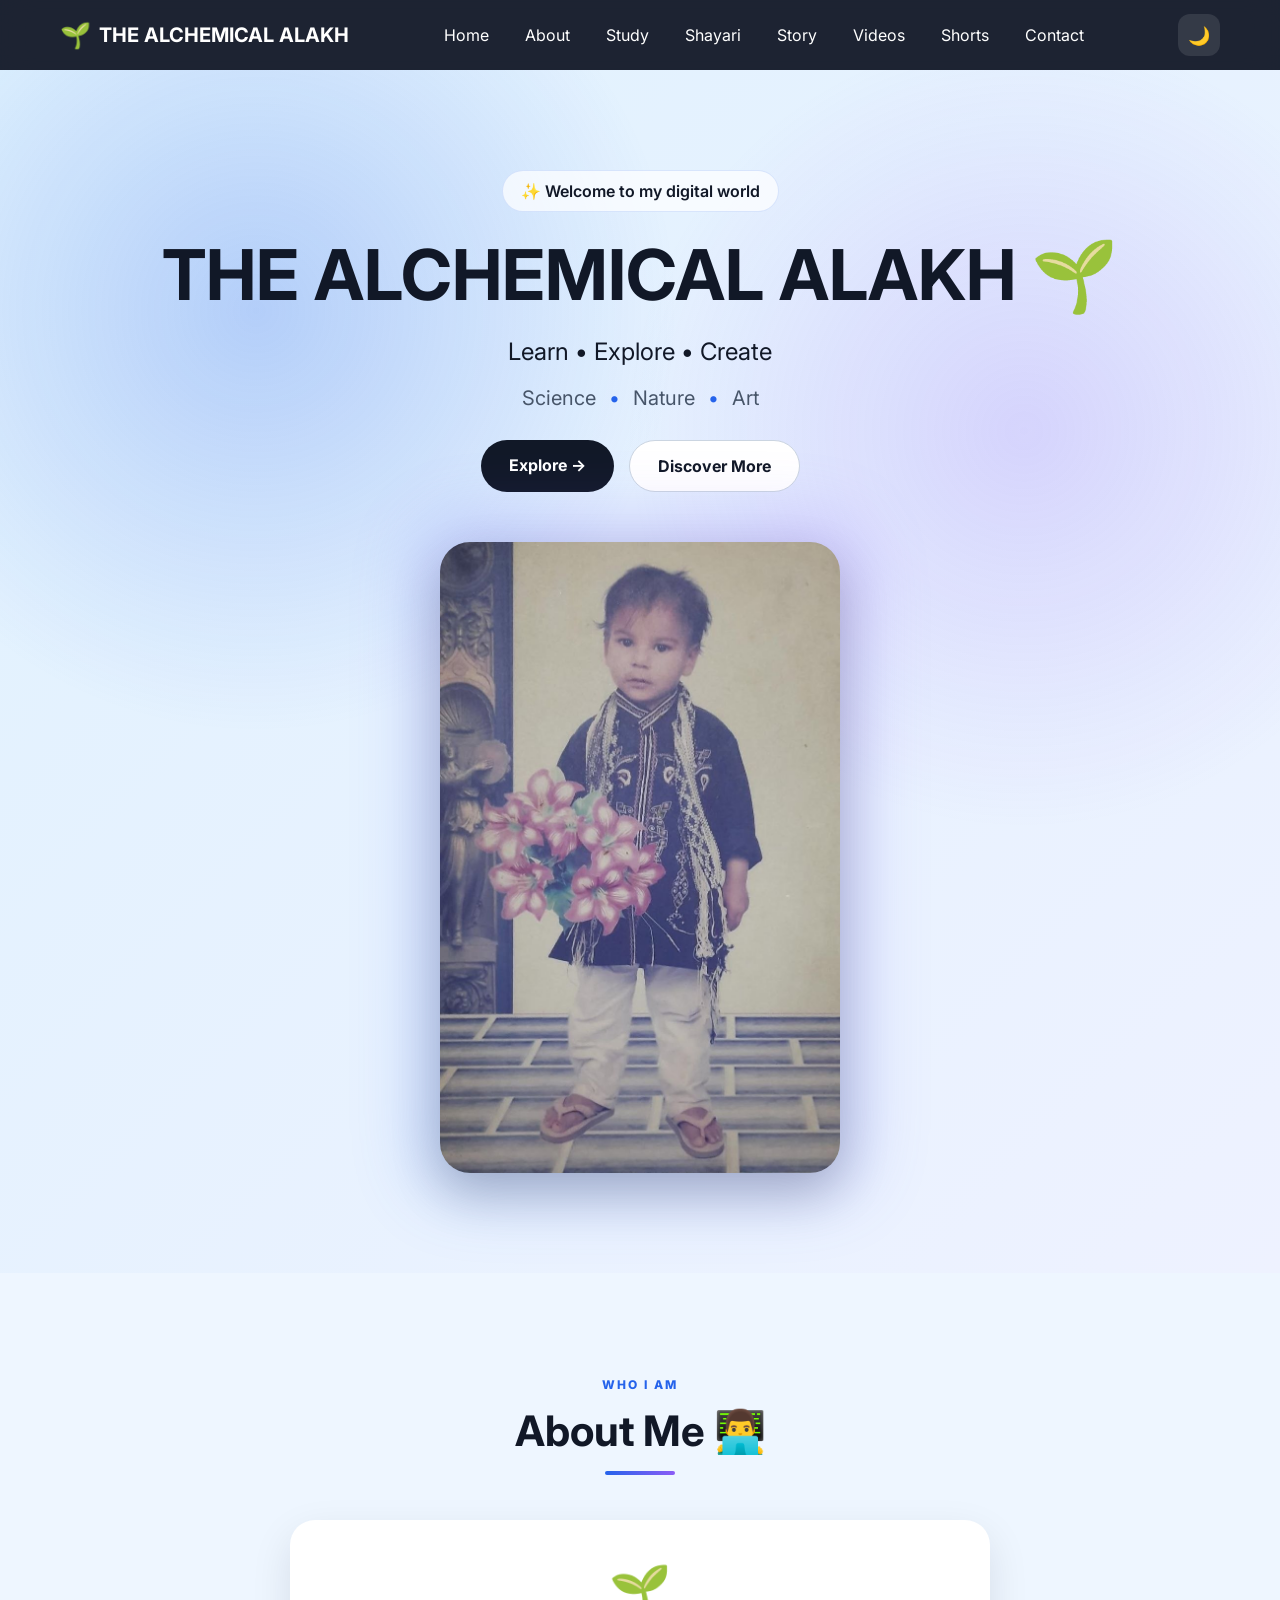
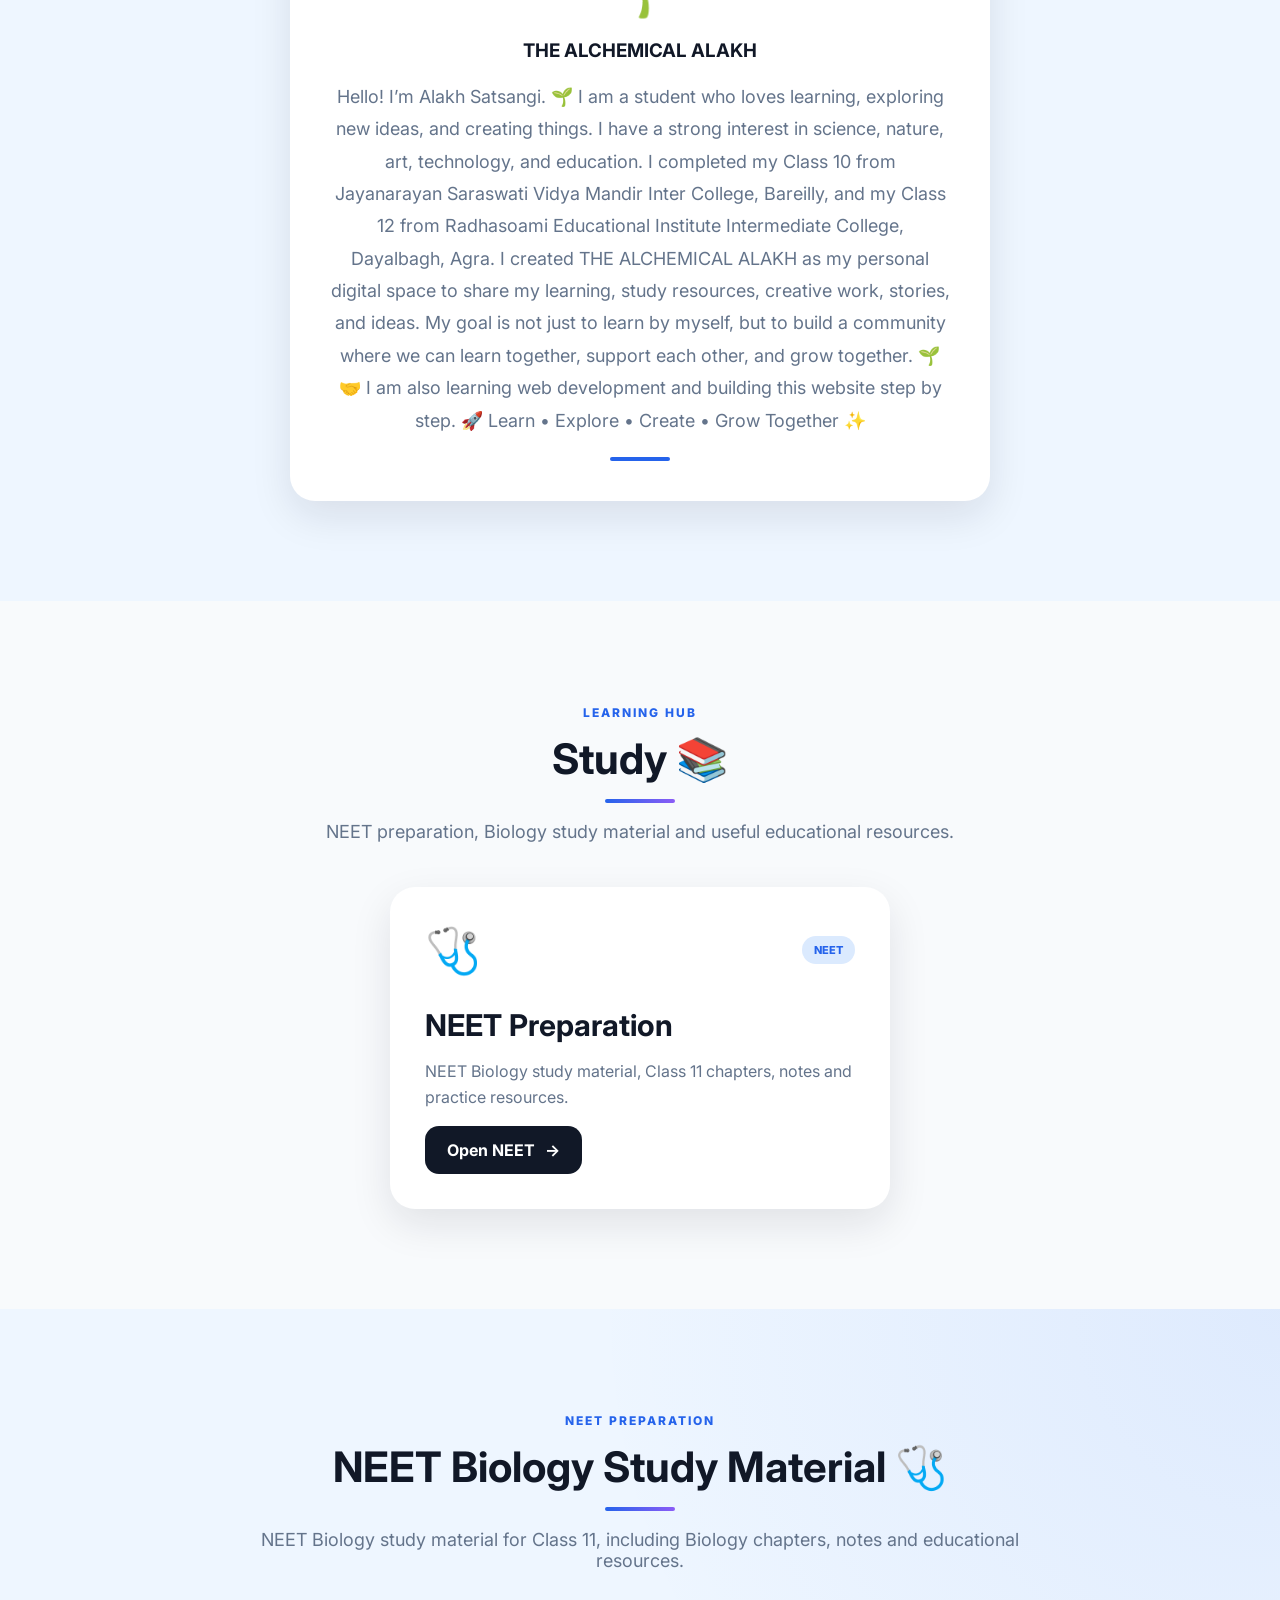
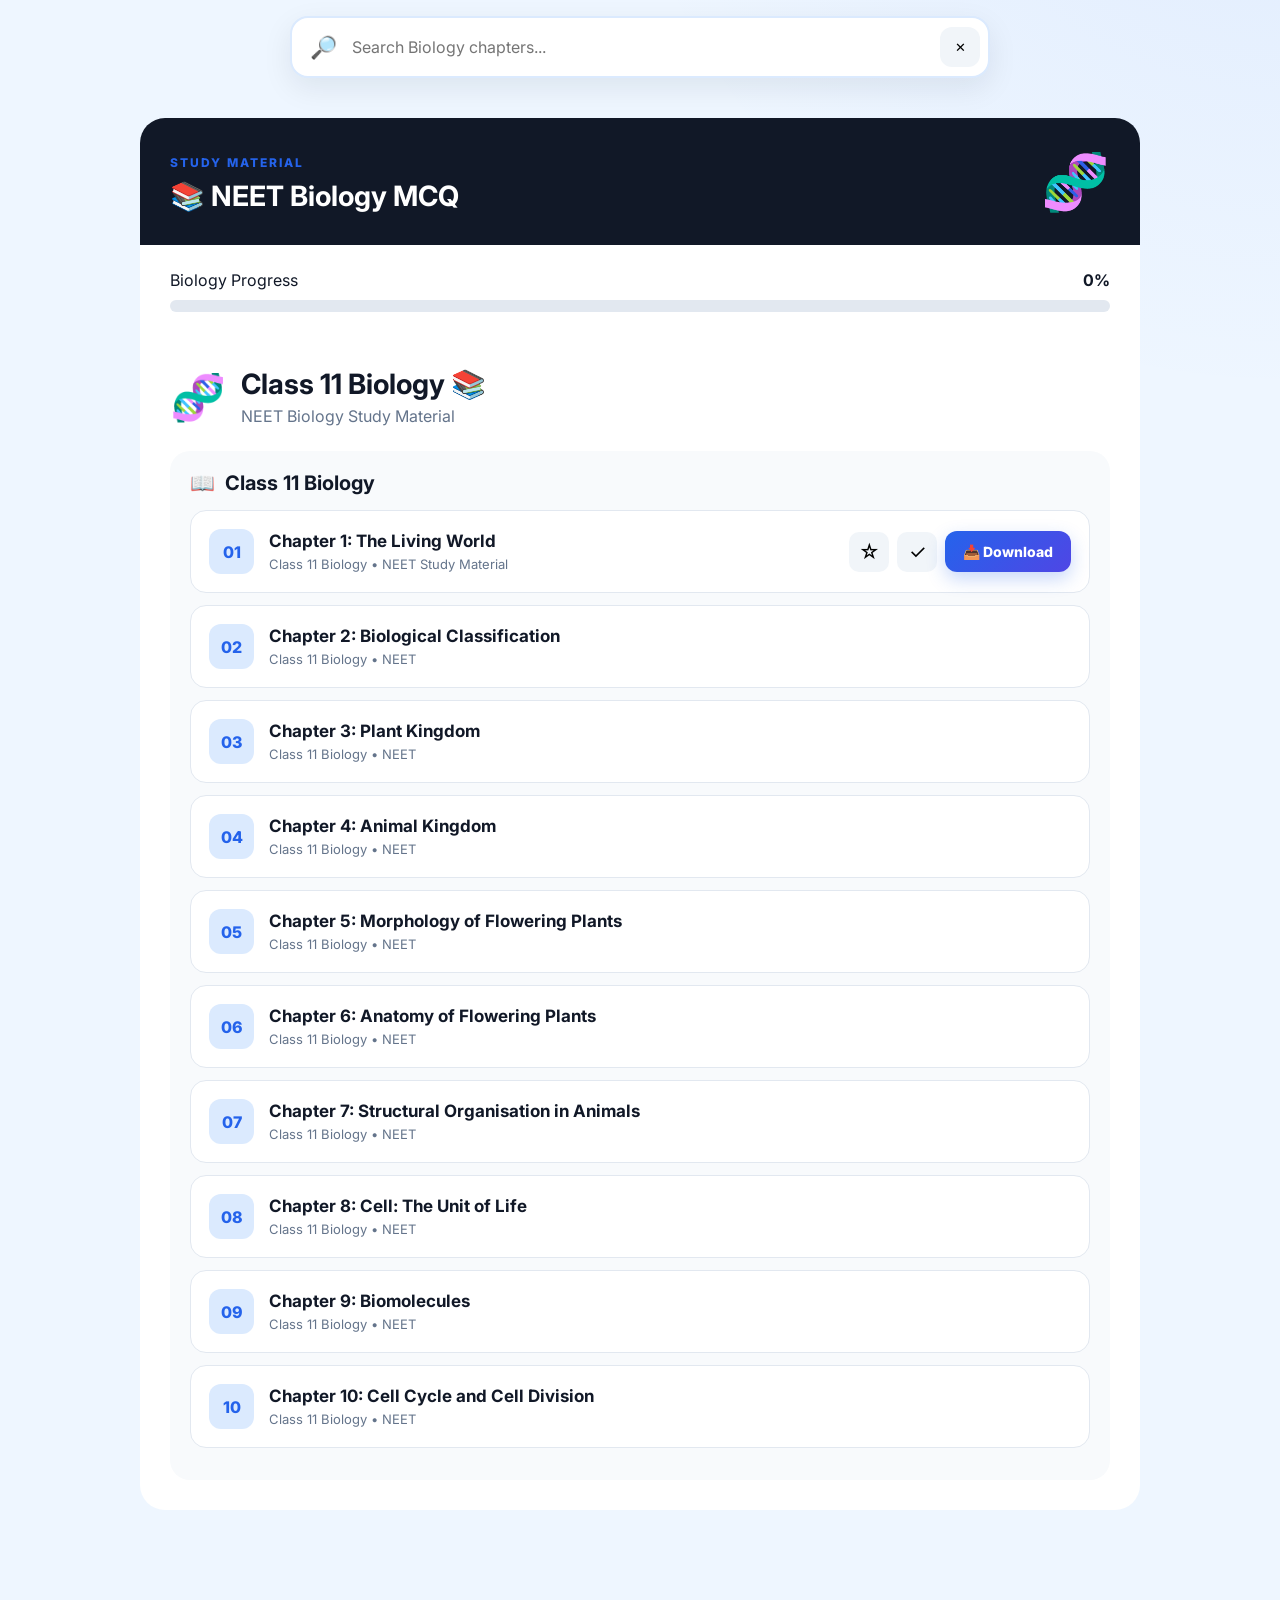
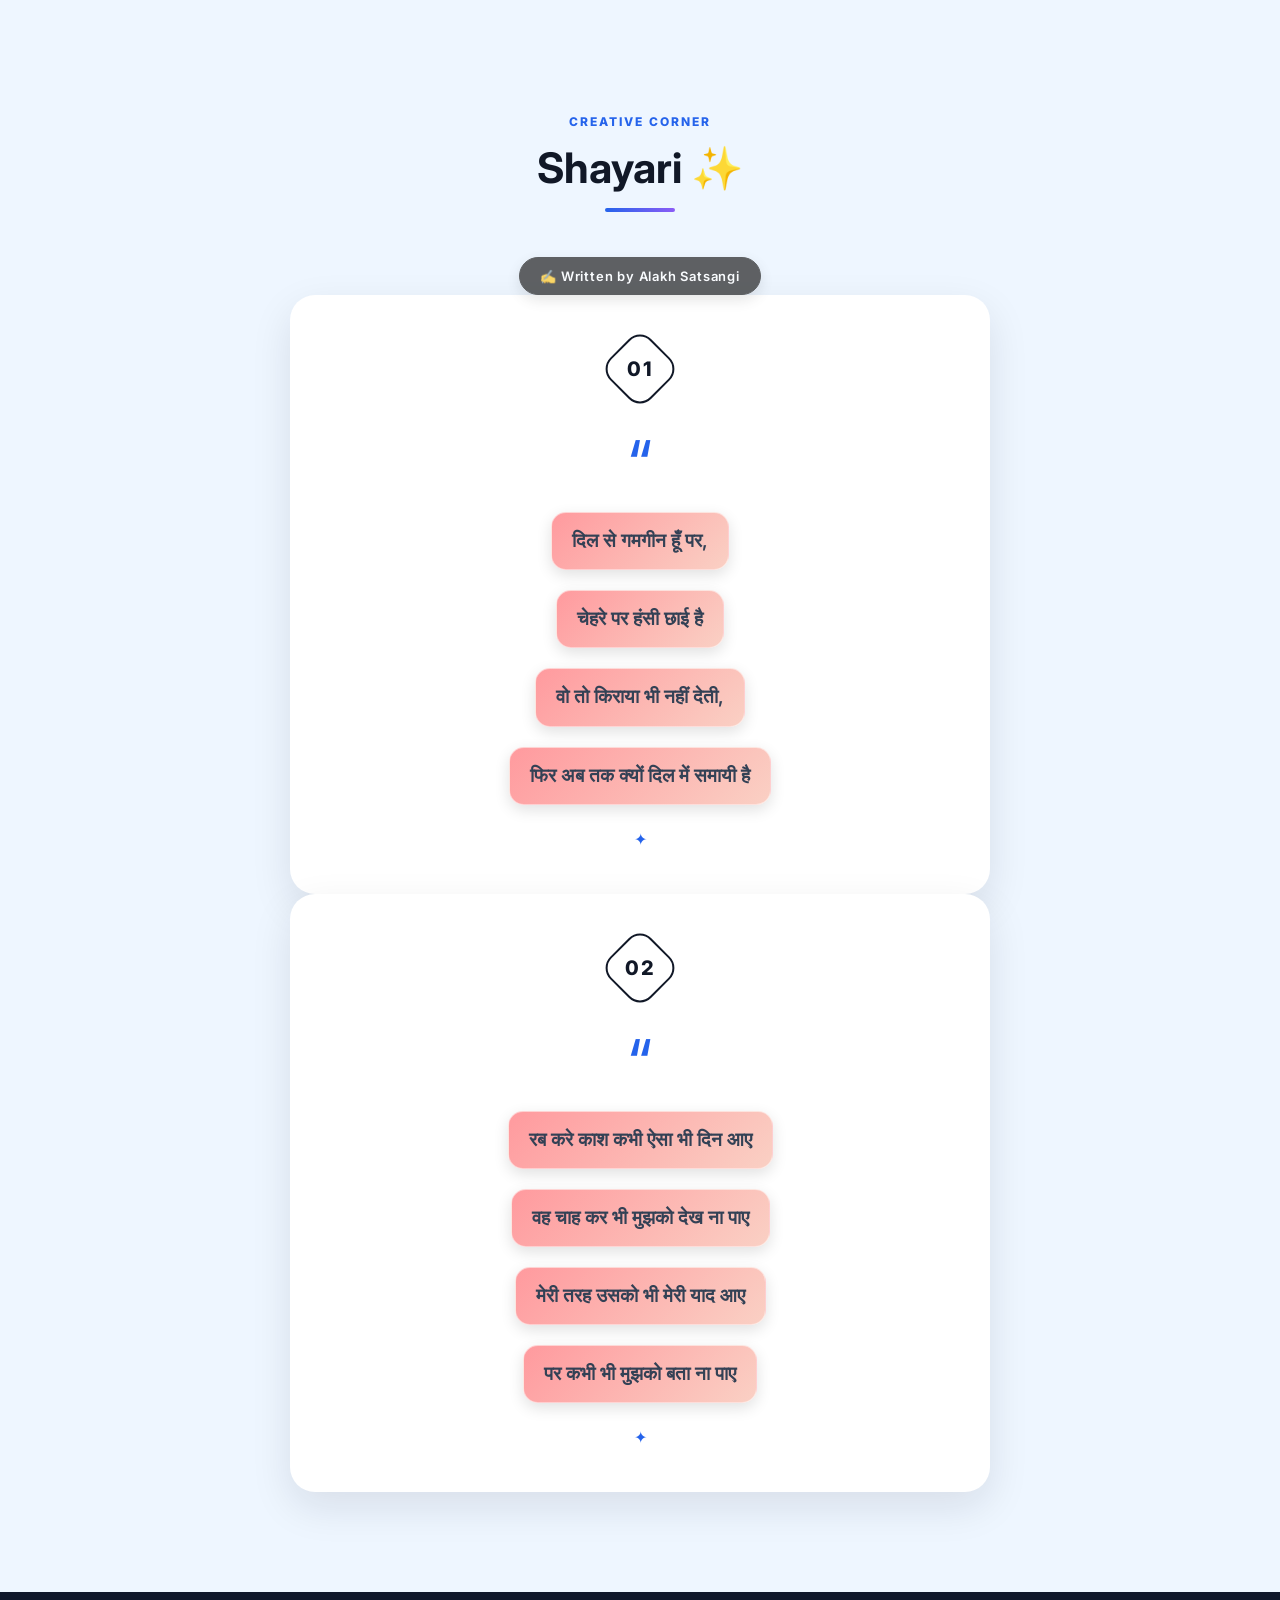
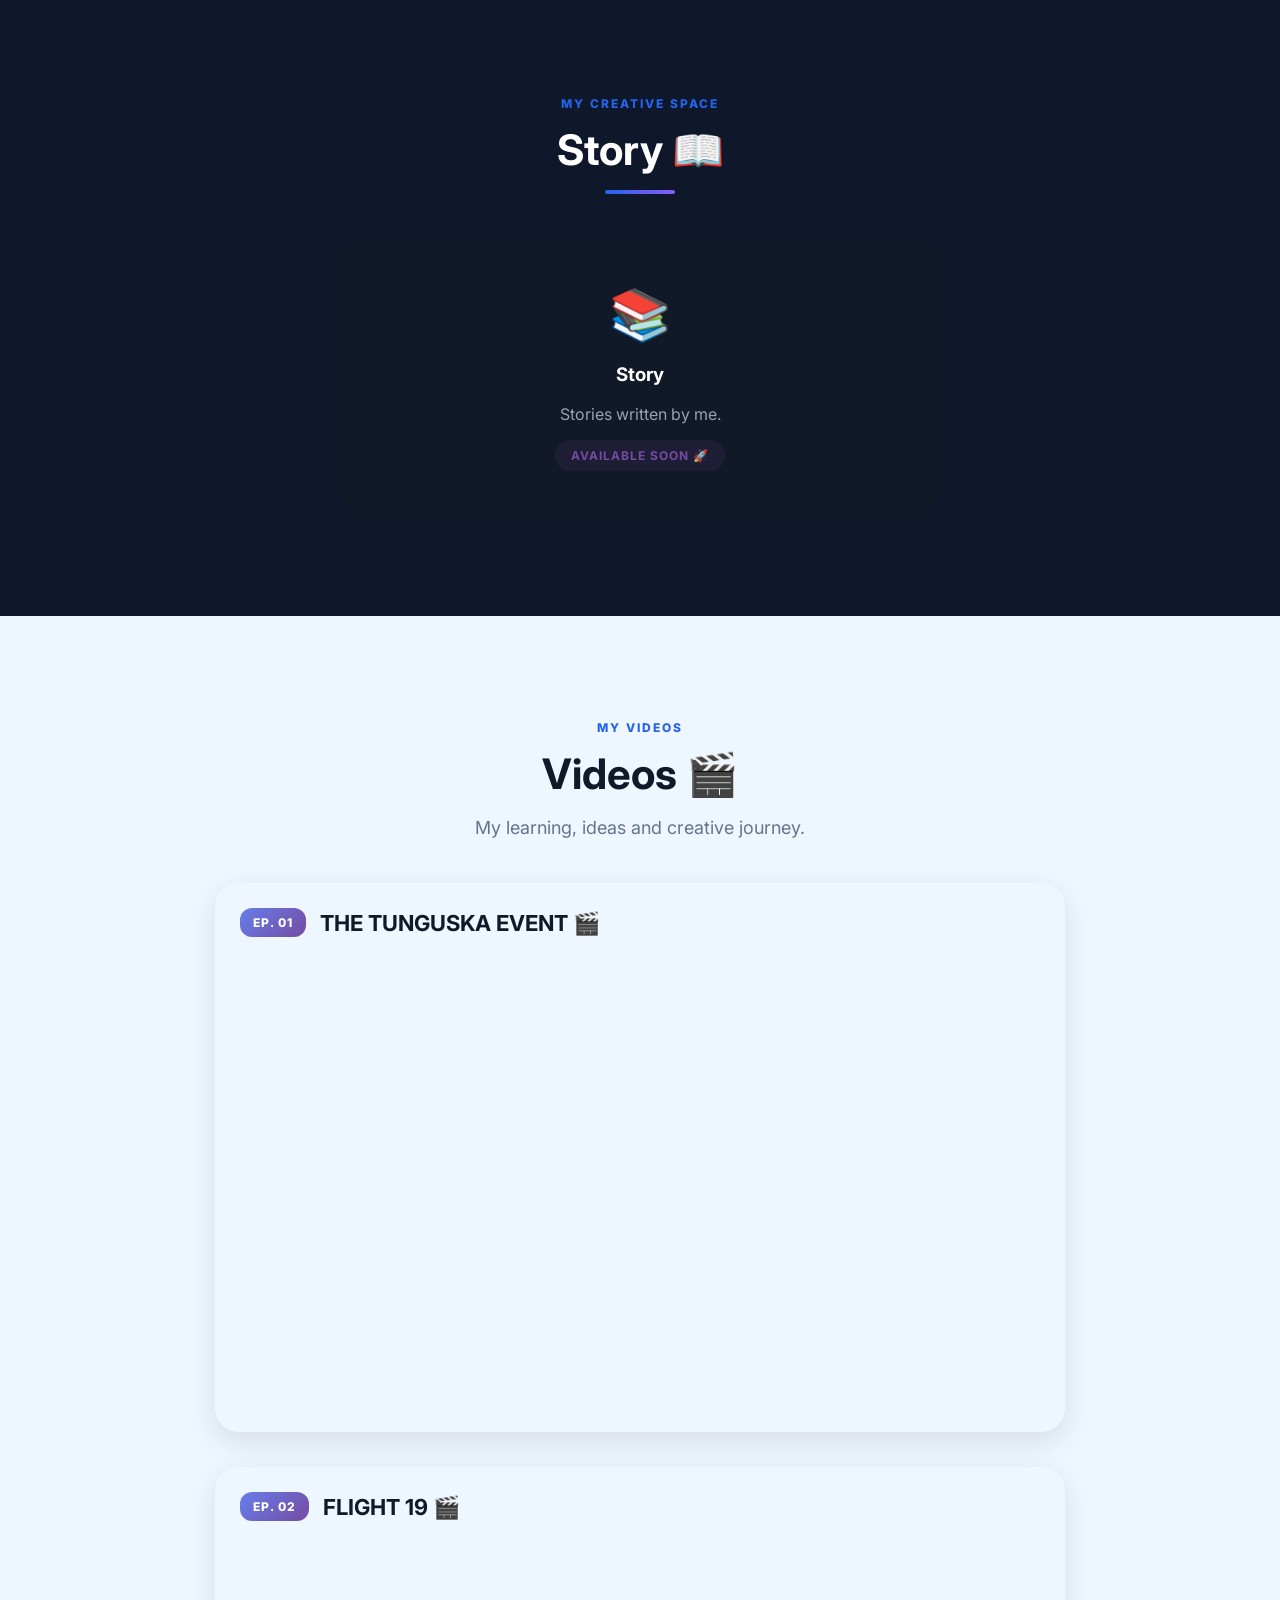
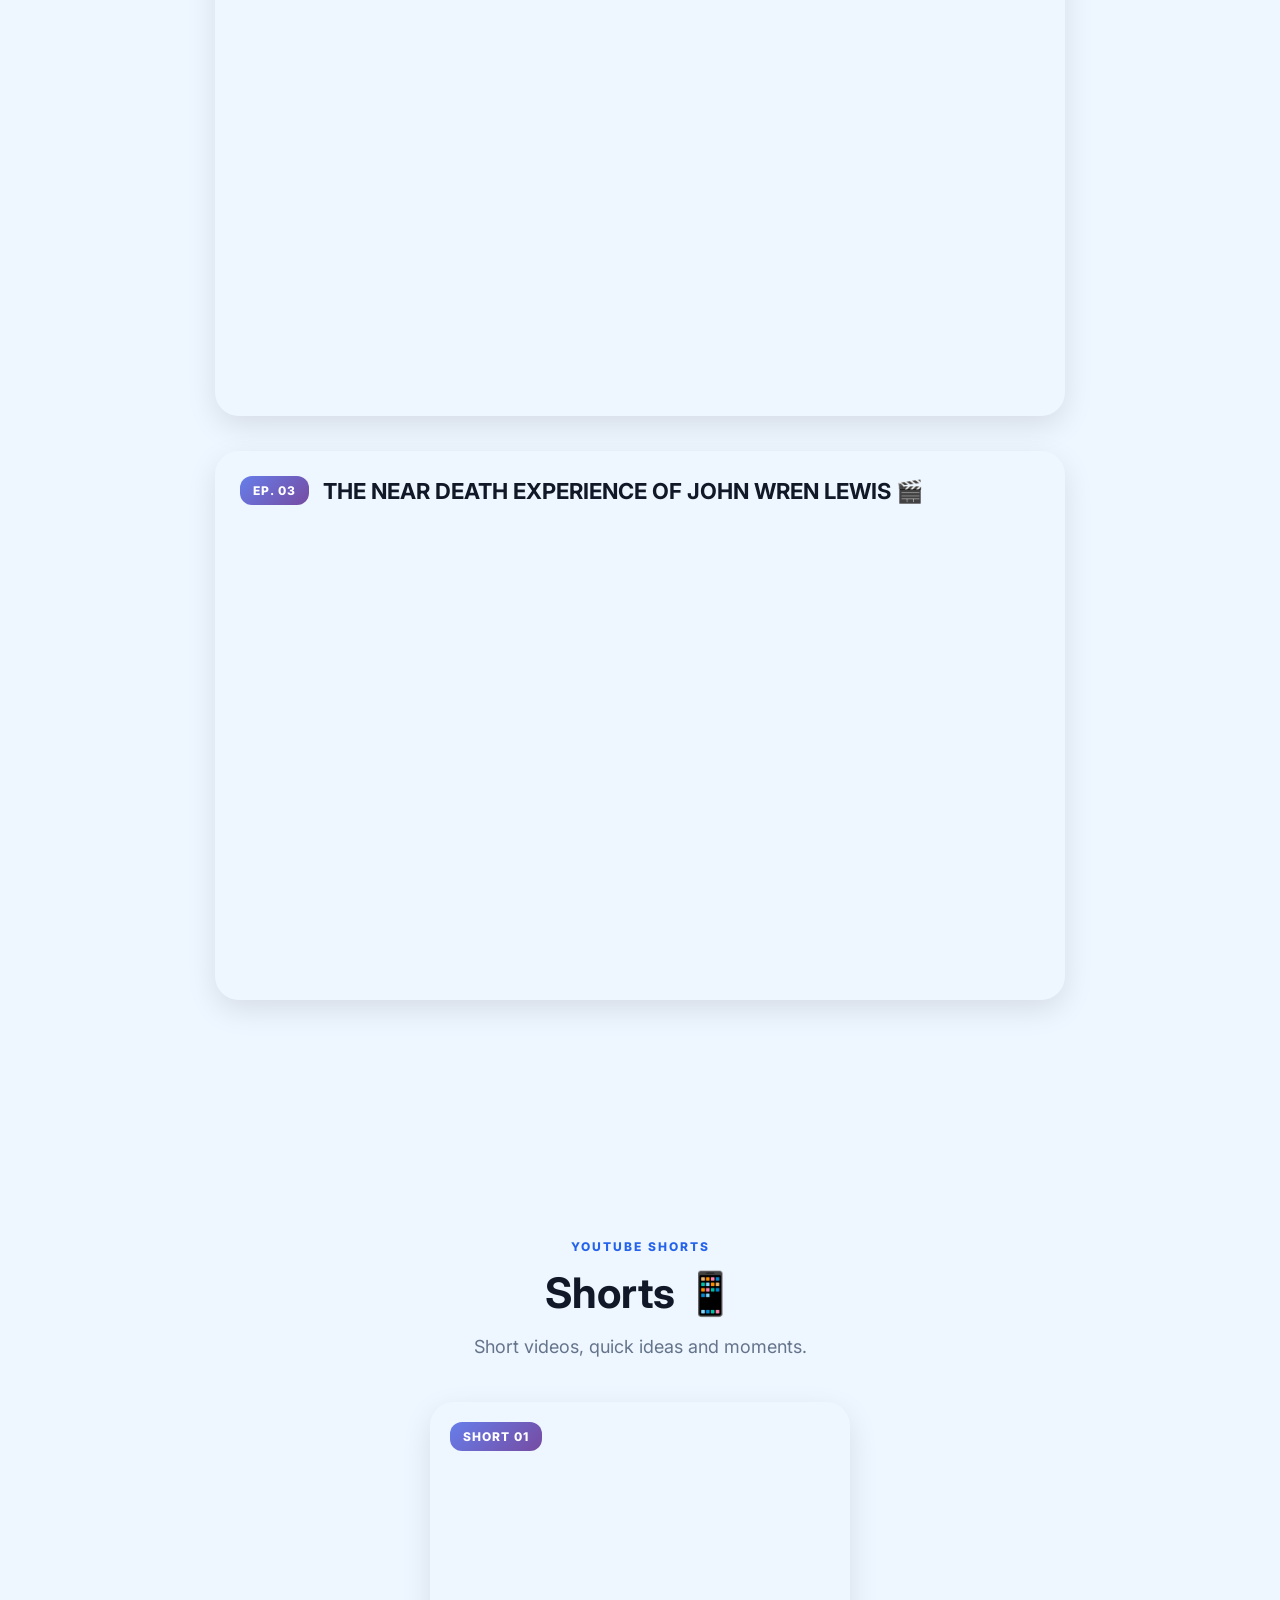
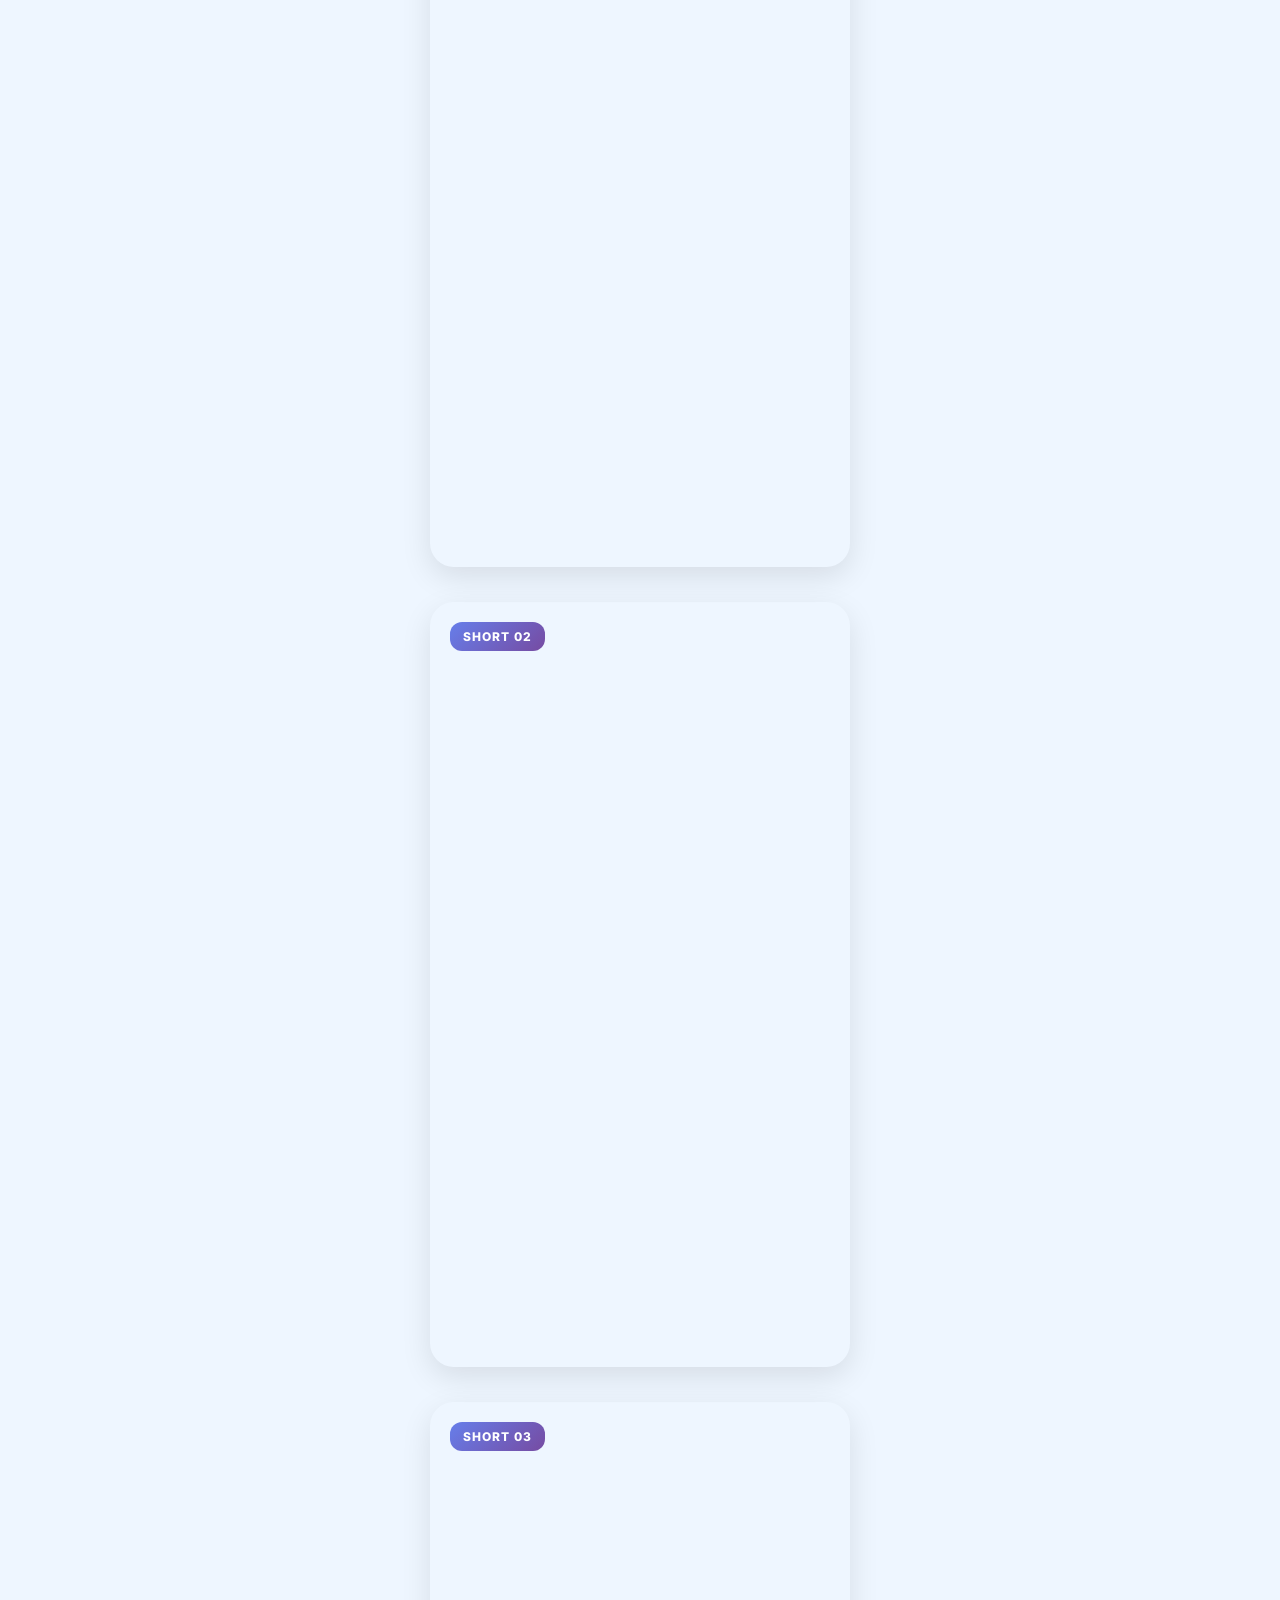
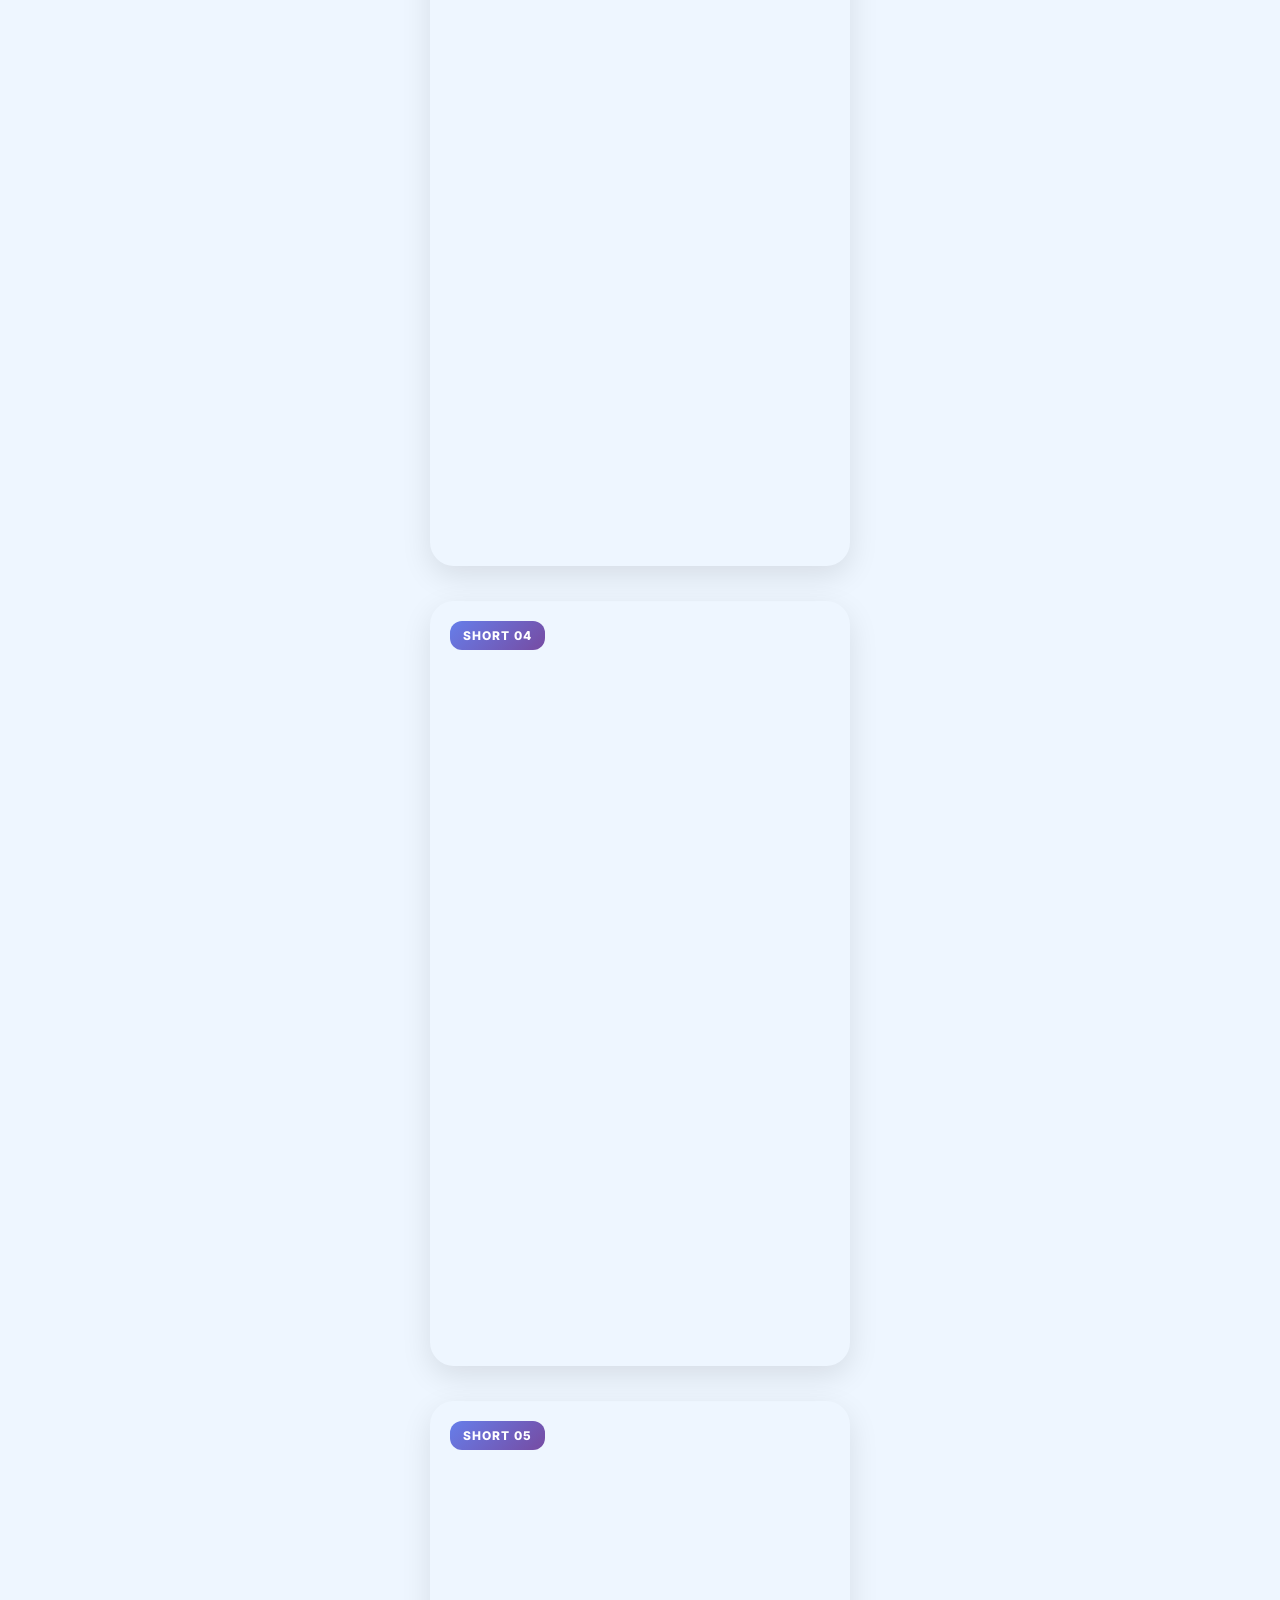
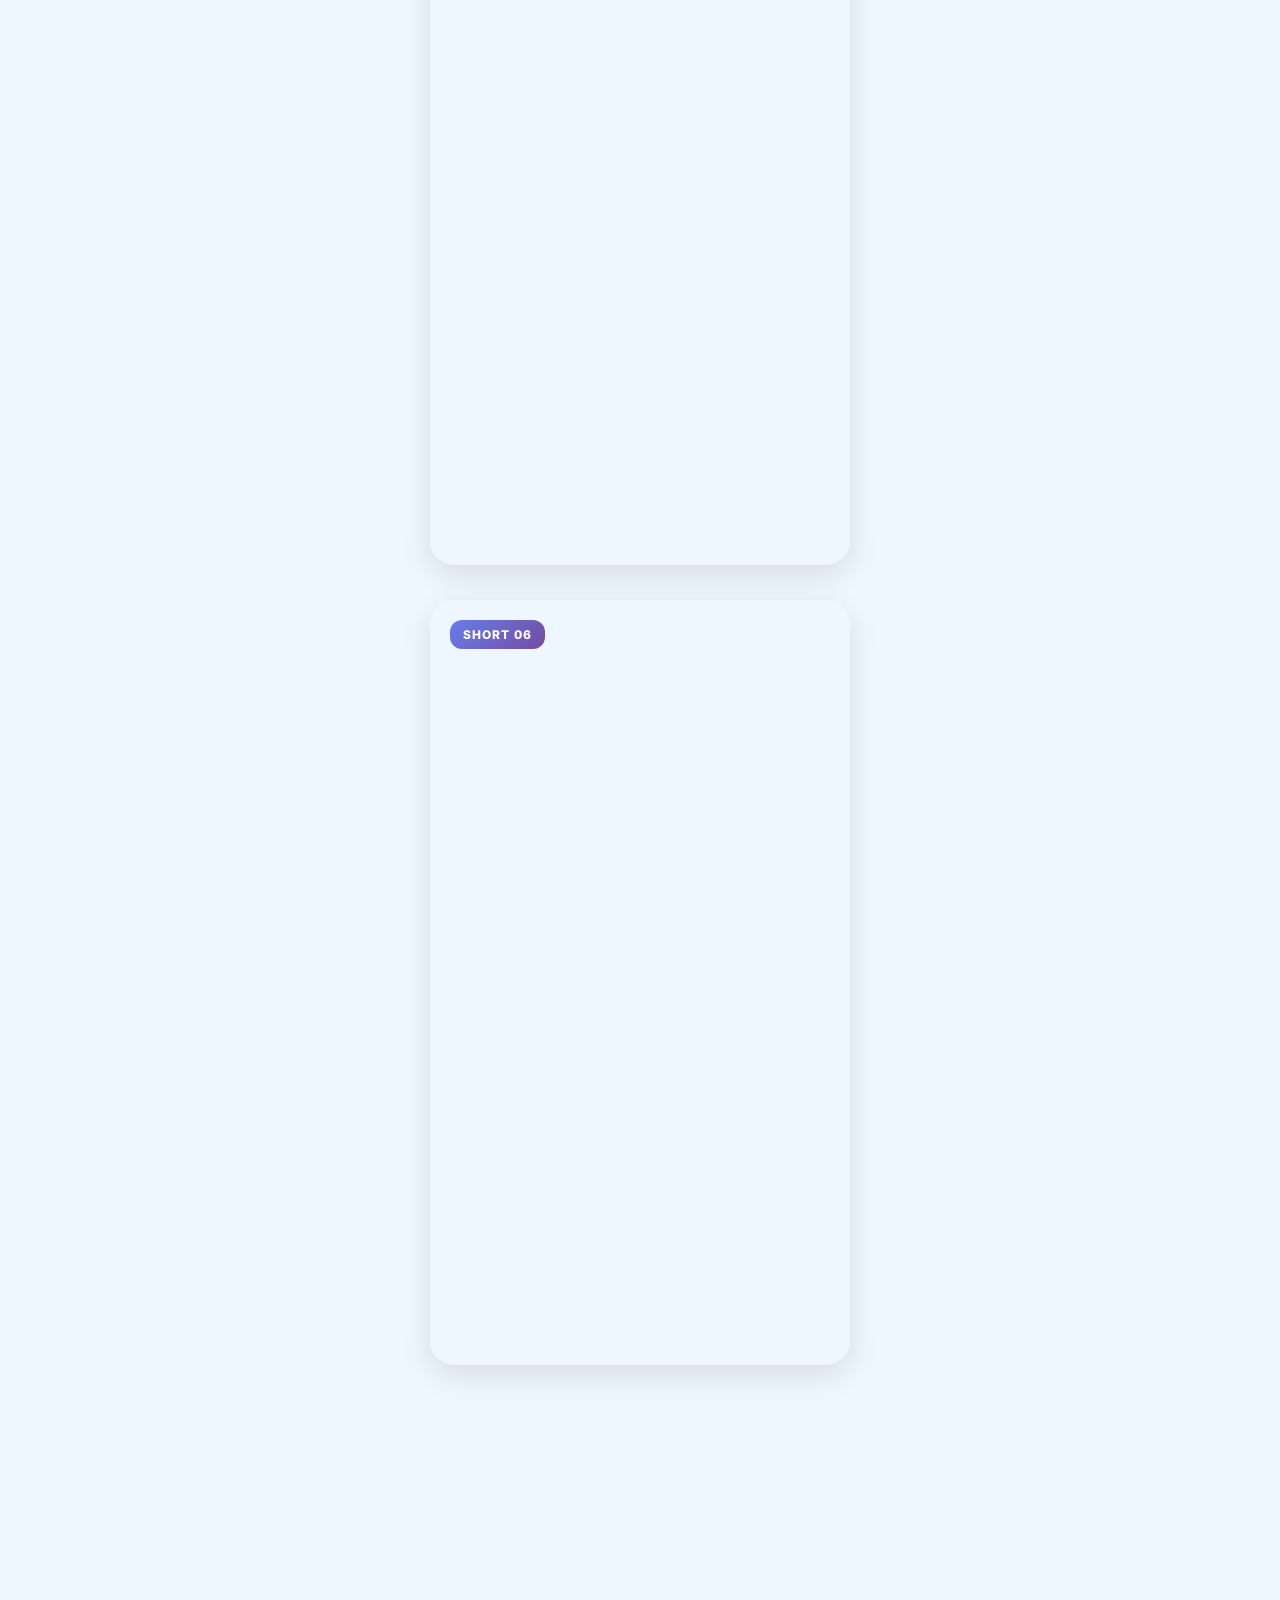
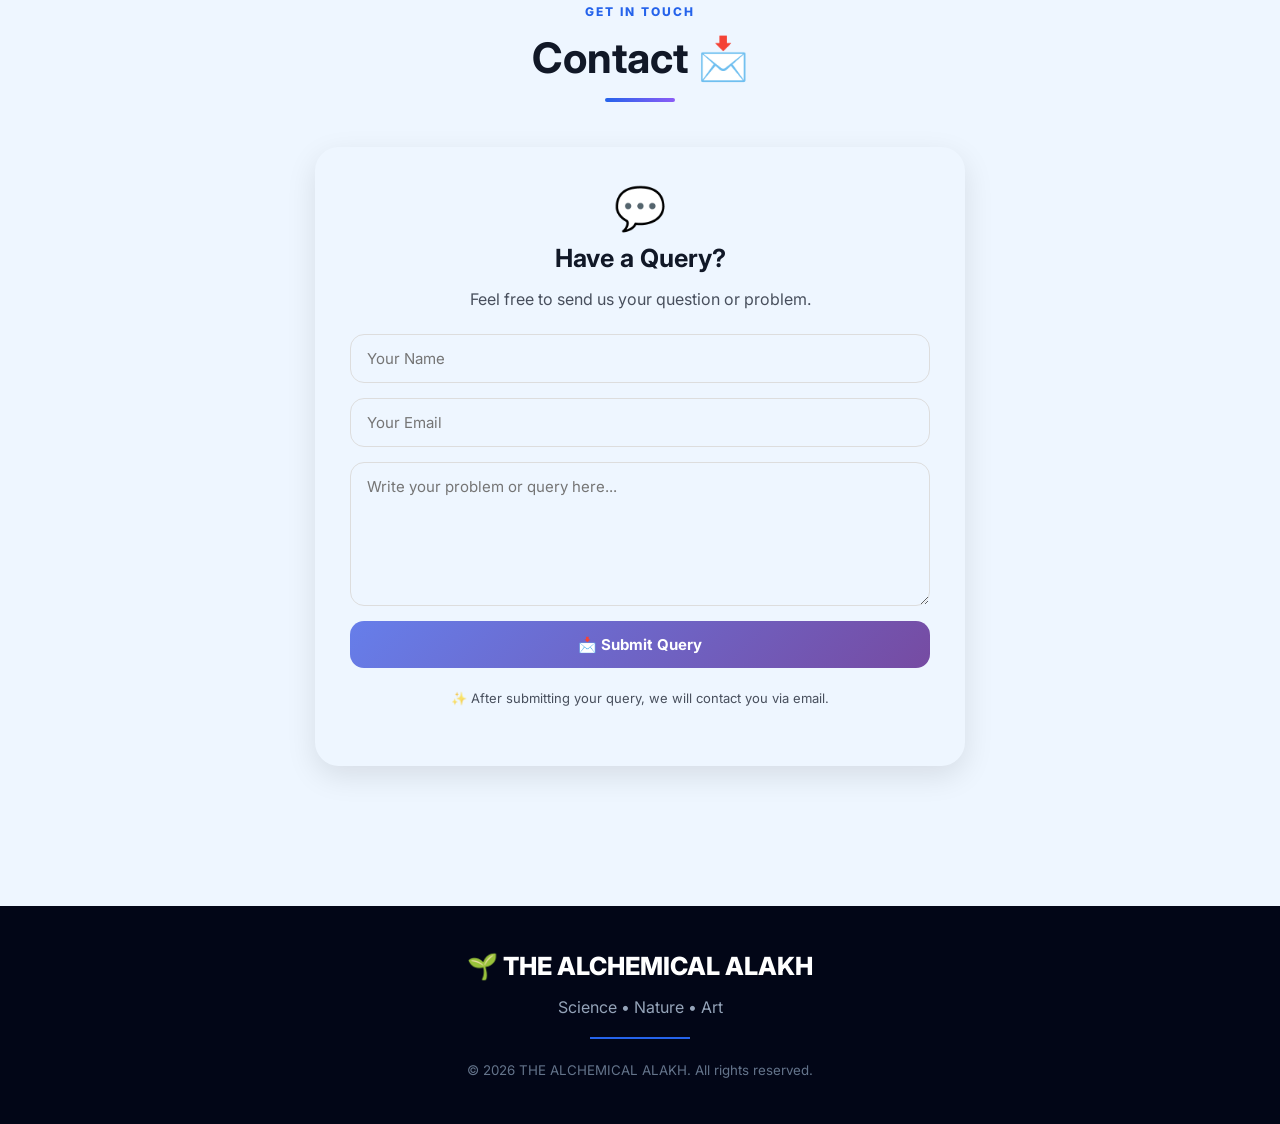
==== commit 5a6cd156: "index.html" ====
--- a/index.html
+++ b/index.html
@@ -435,7 +435,7 @@
 
                 <h3>
 
-                    📚 NEET Biology Study Material
+                    📚 NEET Biology MCQ
 
                 </h3>
 
@@ -1335,6 +1335,7 @@
 
 </section>
 <!-- ================= CONTACT ================= -->
+
 <section id="contact" class="section contact-section">
 
     <div class="section-heading">
@@ -1407,6 +1408,13 @@
                 value="false">
 
 
+            <!-- RETURN TO WEBSITE AFTER SUBMIT -->
+            <input
+                type="hidden"
+                name="_next"
+                value="https://alakhsatsangi9-spec.github.io/my-website/thanks.html">
+
+
             <!-- SUBMIT BUTTON -->
             <button type="submit" class="query-submit">
                 📩 Submit Query
@@ -1422,8 +1430,6 @@
     </div>
 
 </section>
-
-
 <!-- ================= FOOTER ================= -->
 
 <footer>
@@ -1485,4 +1491,4 @@
 
 </body>
 
-</html>+</html>
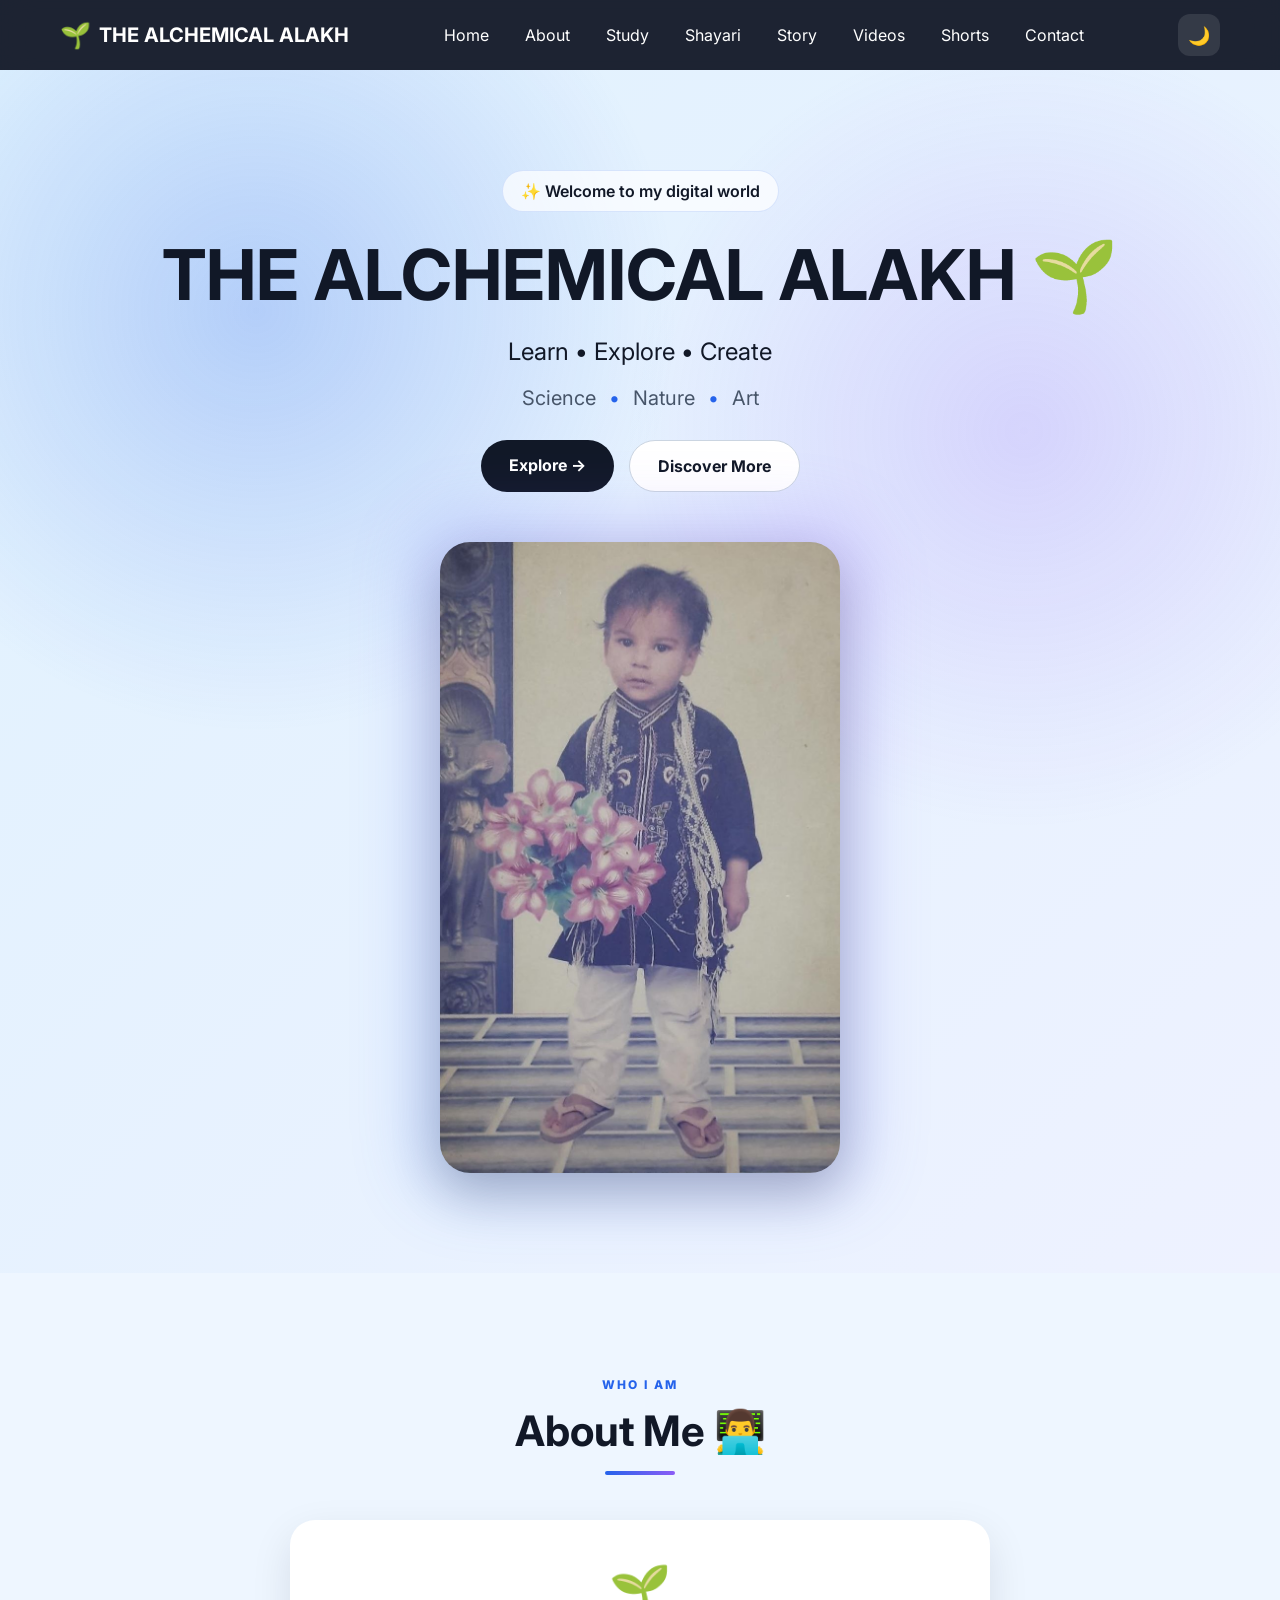
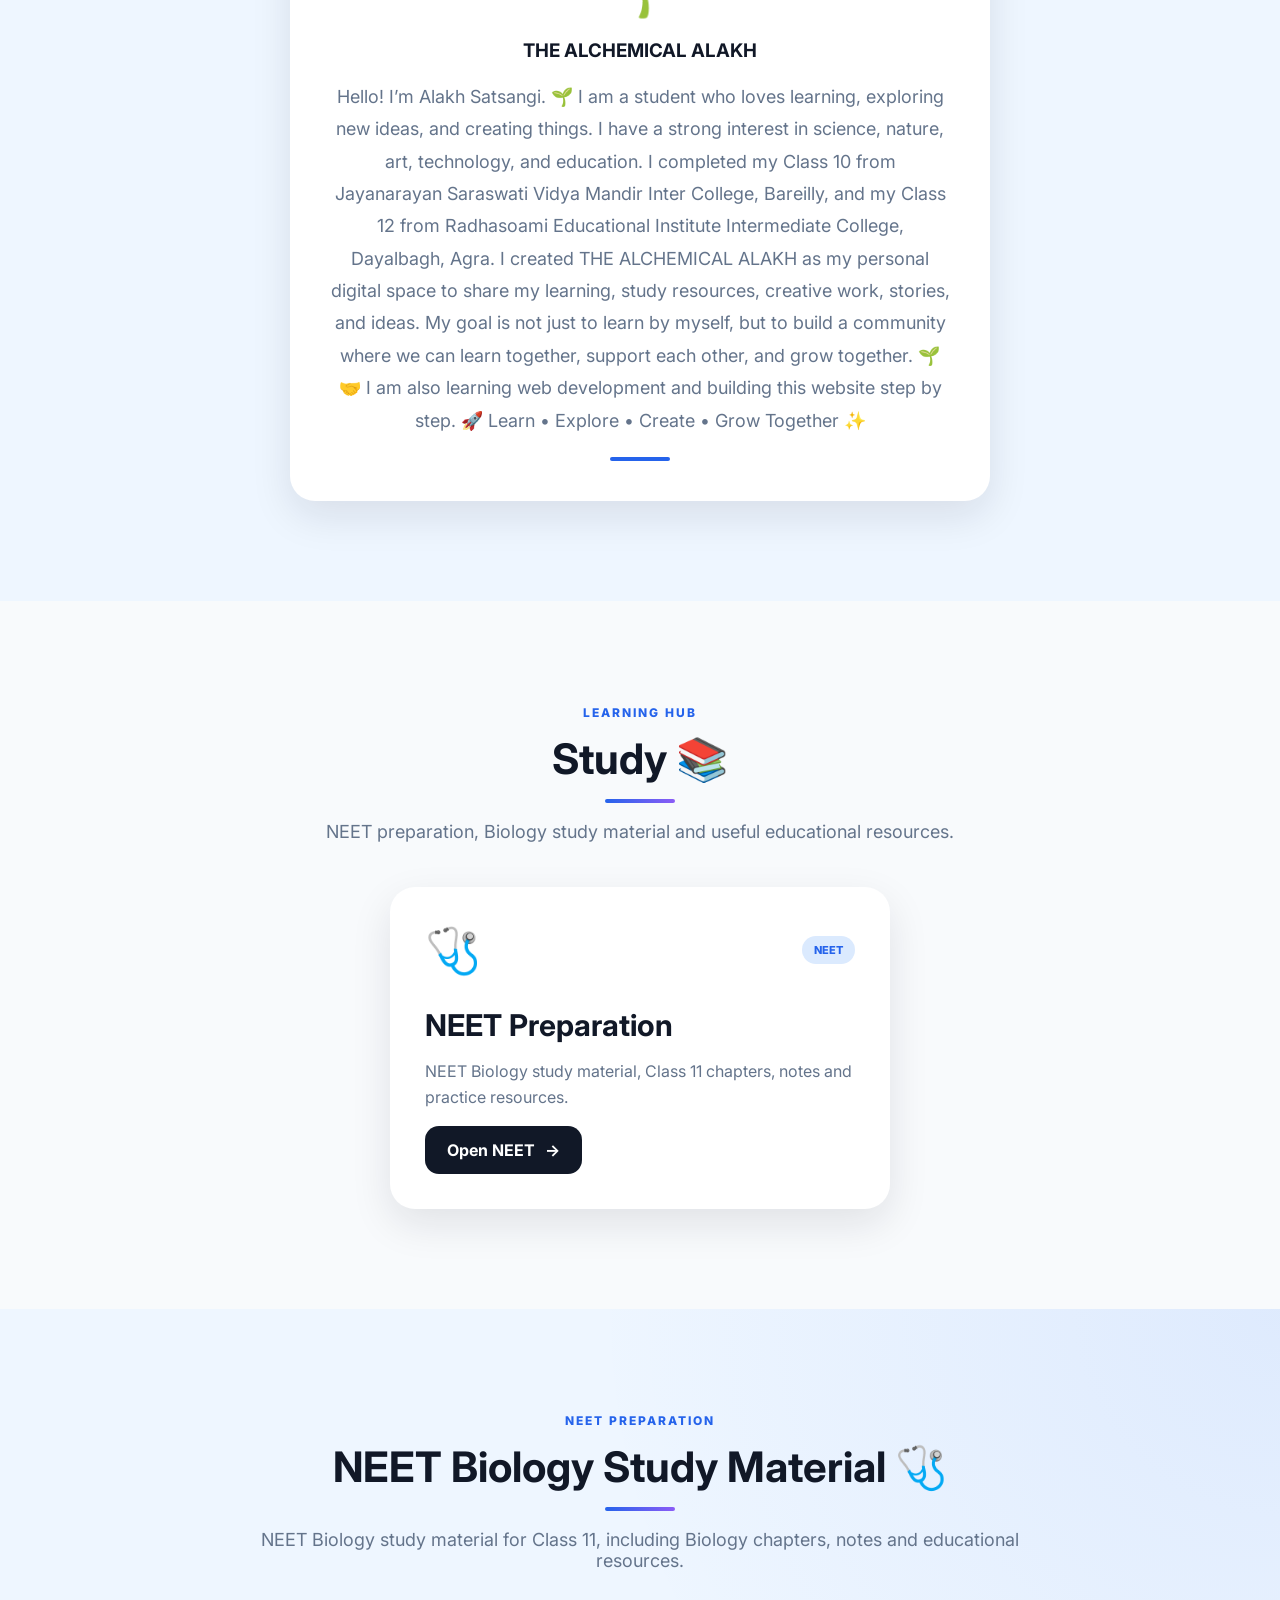
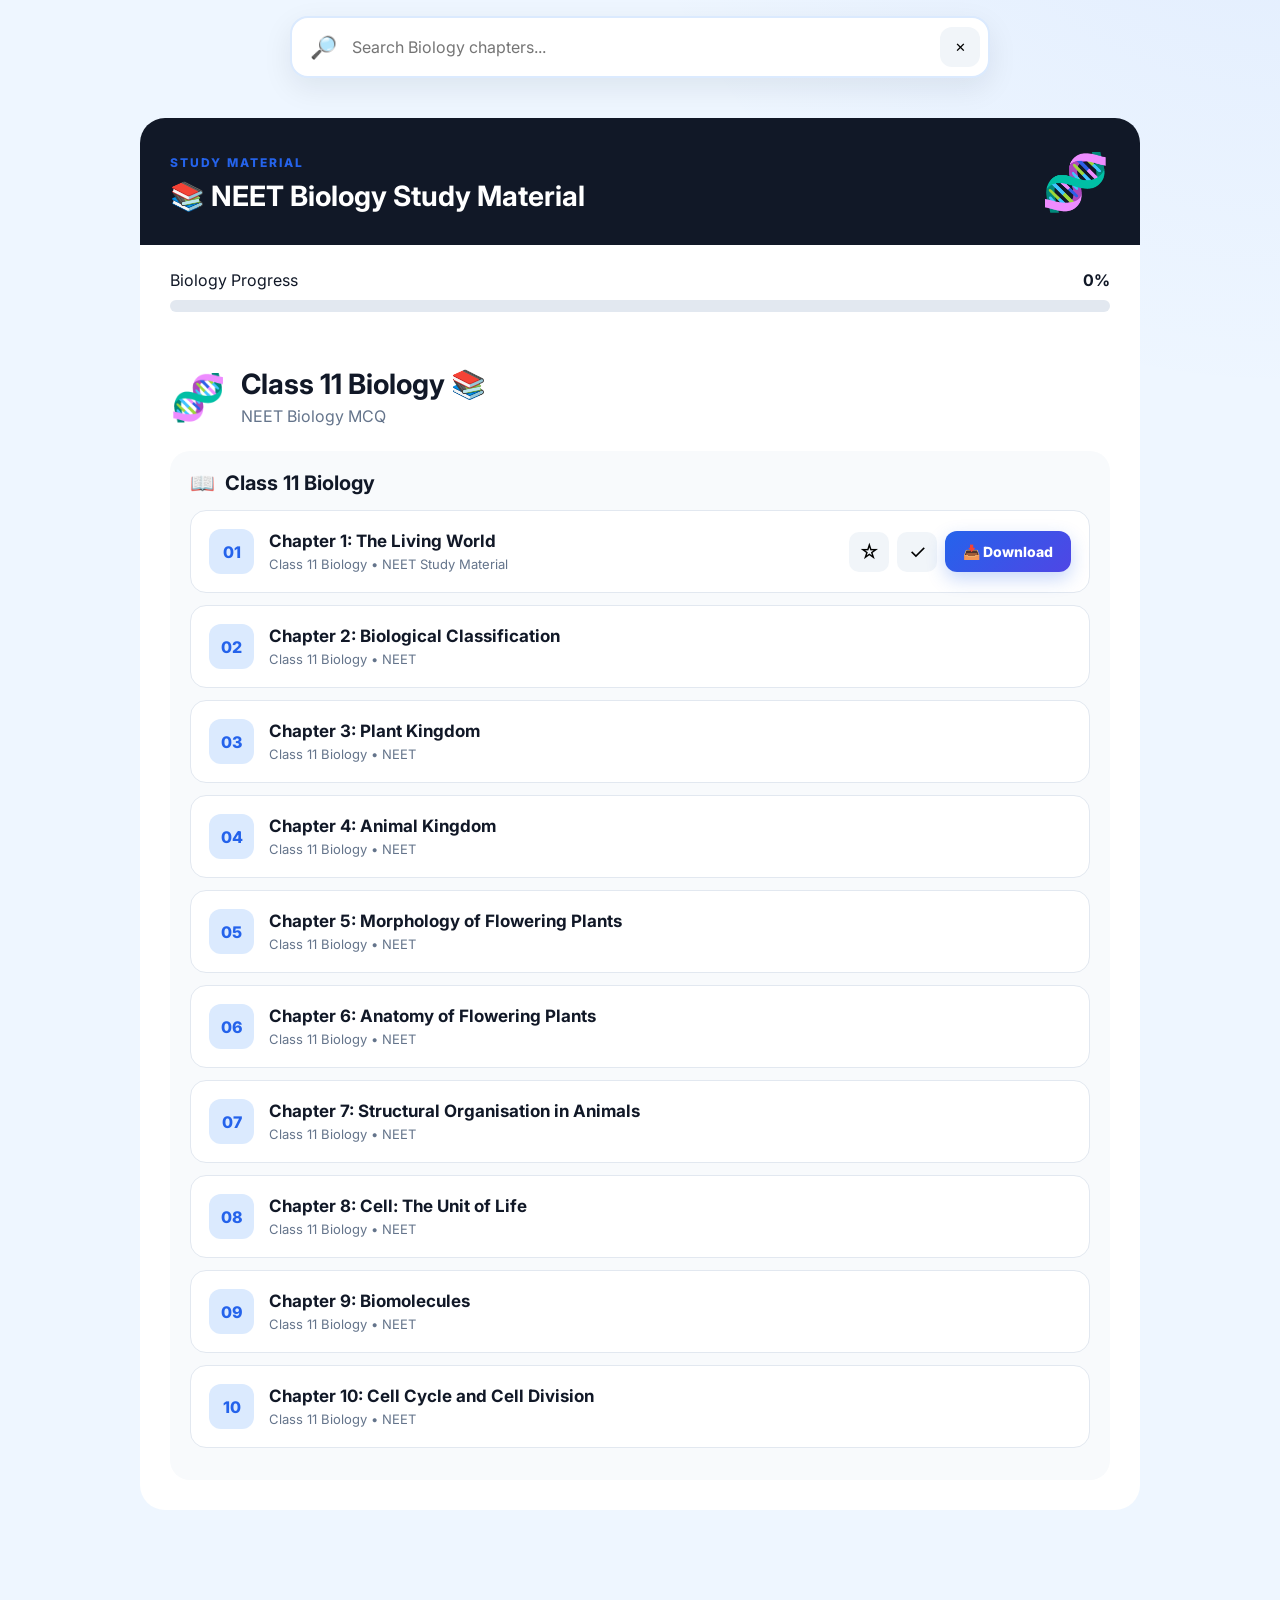
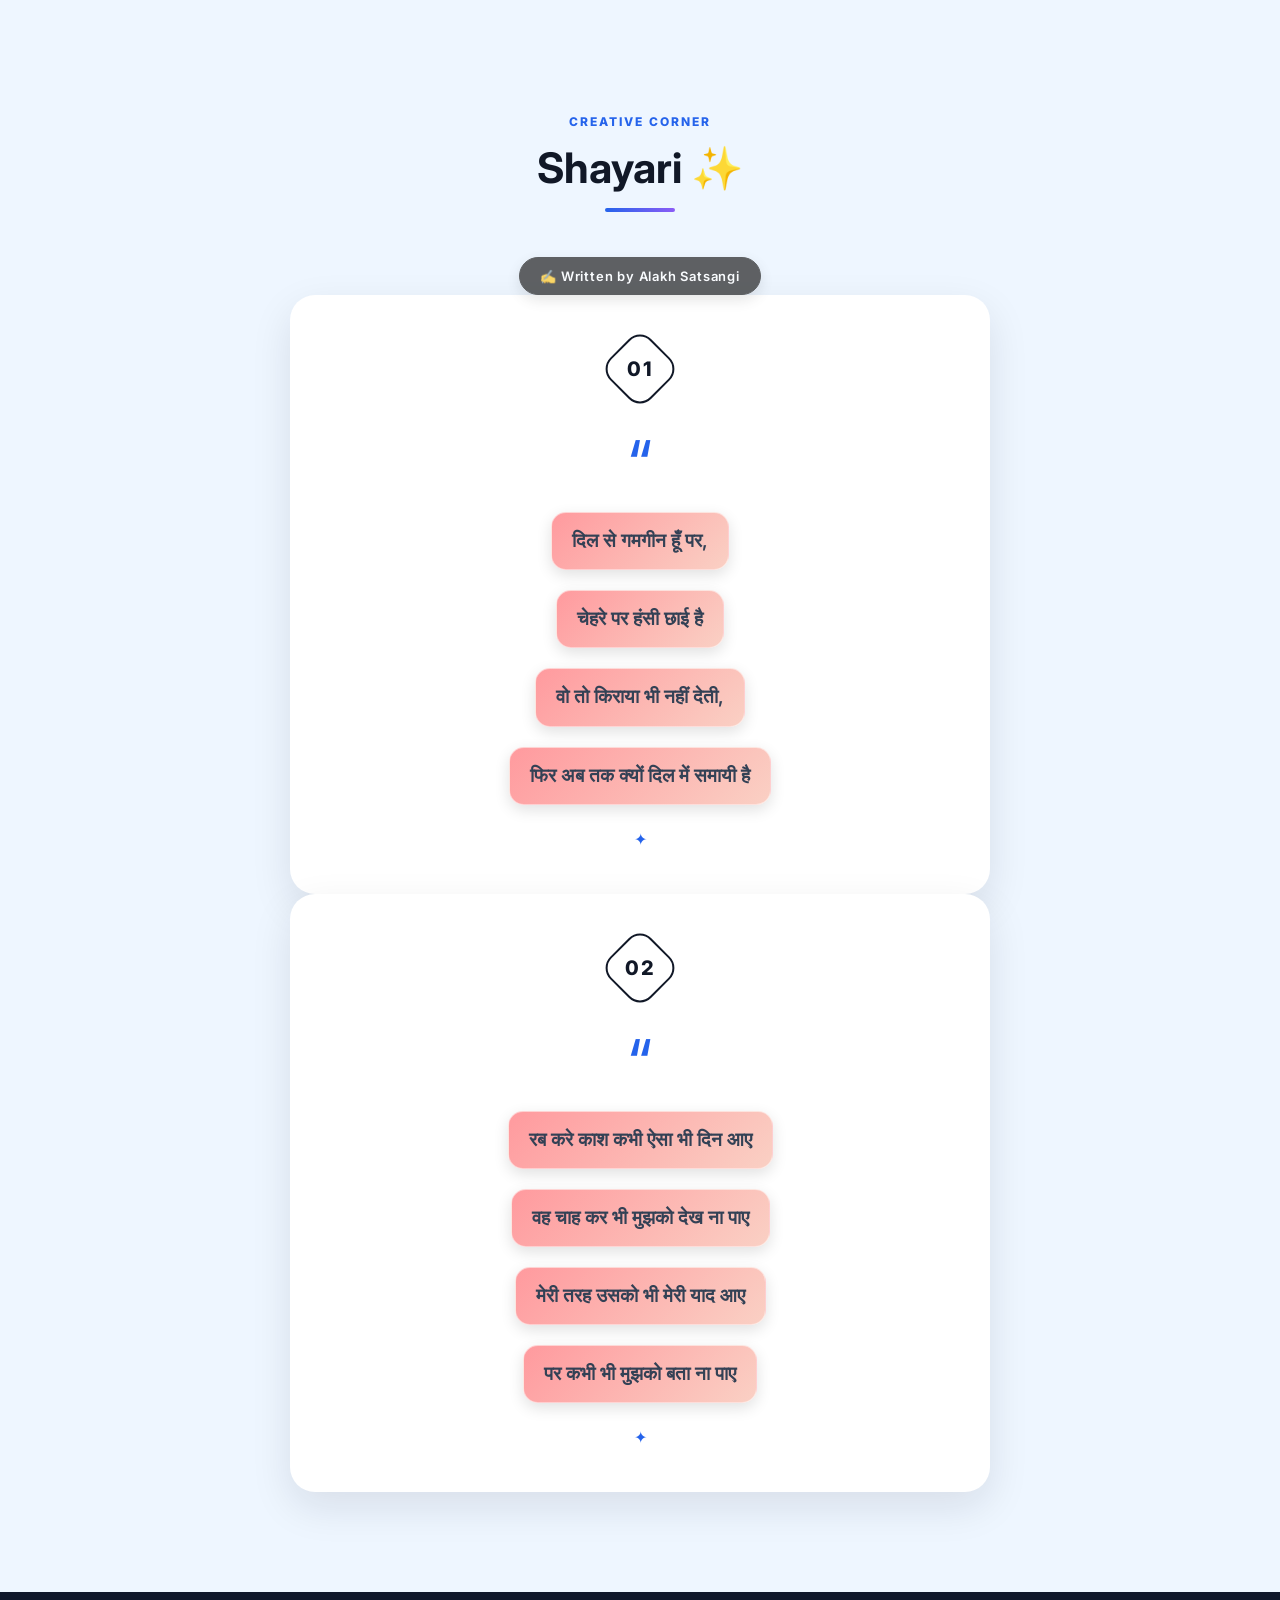
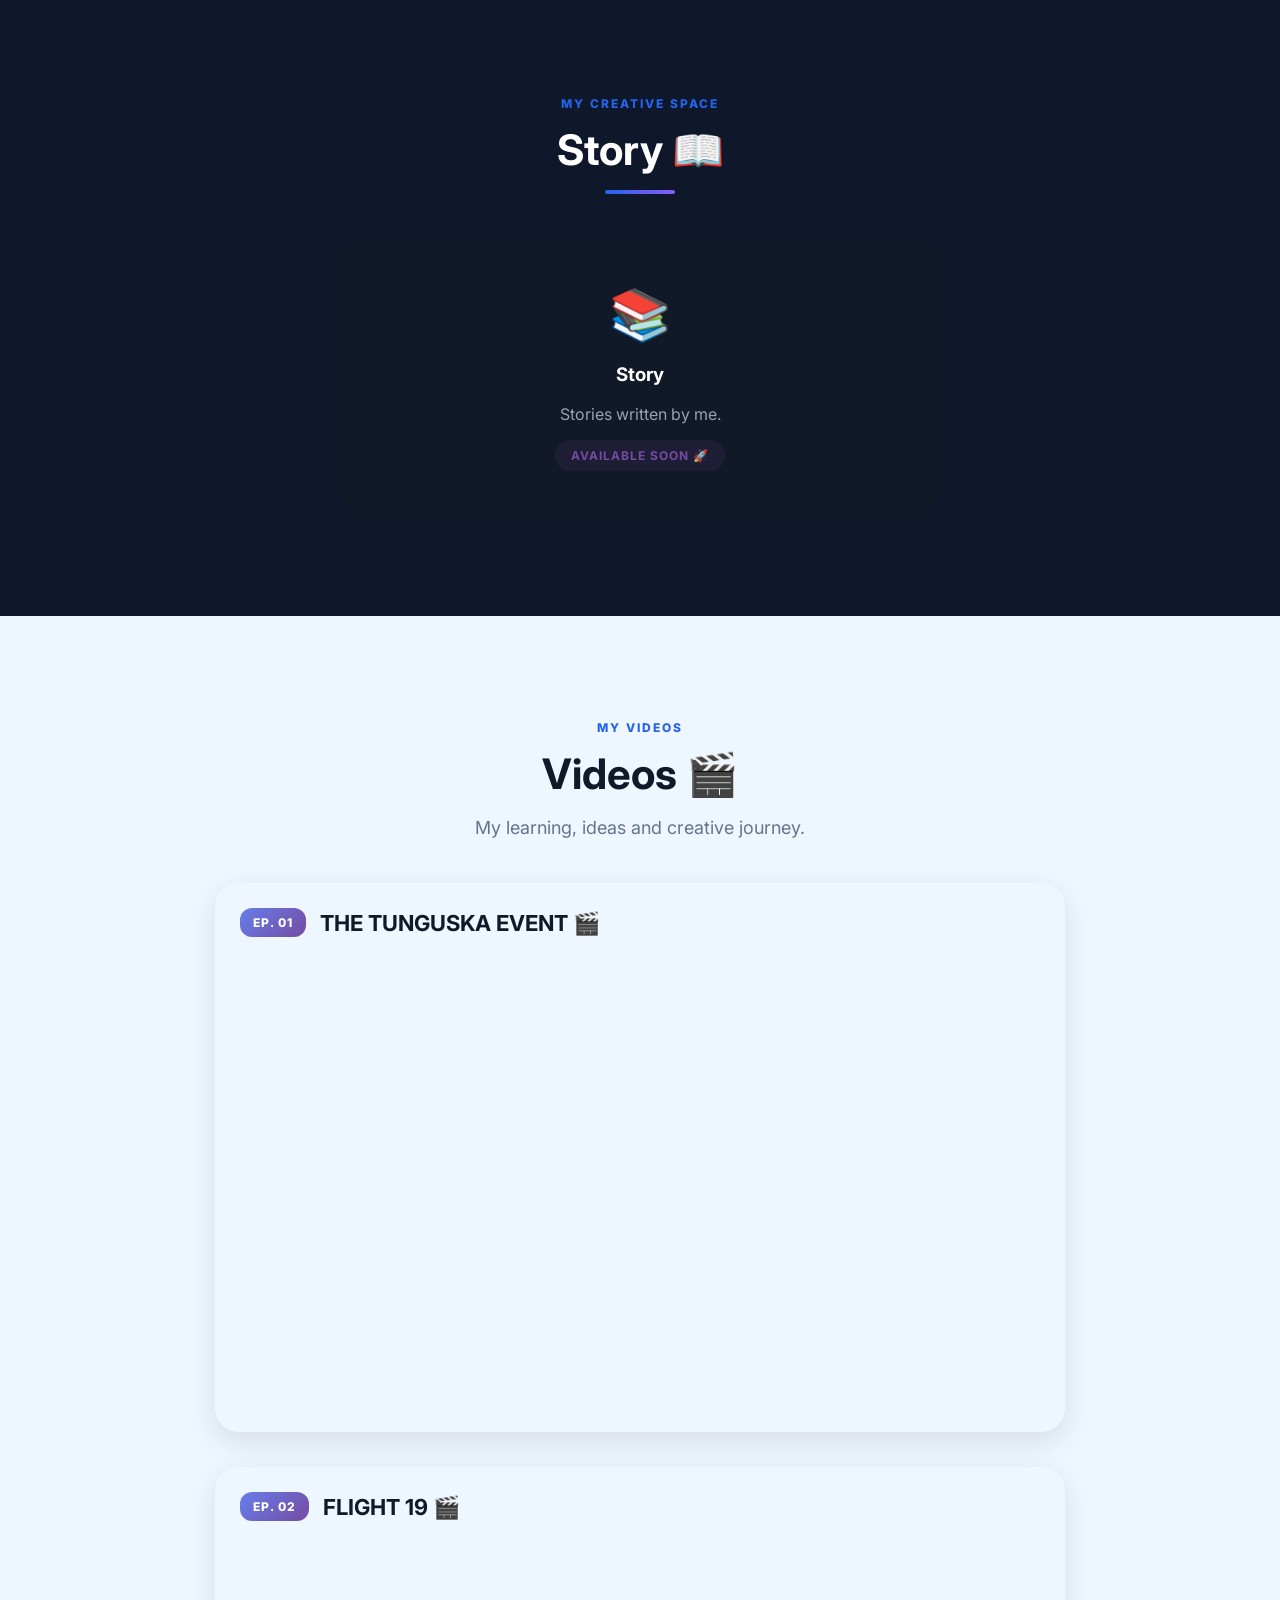
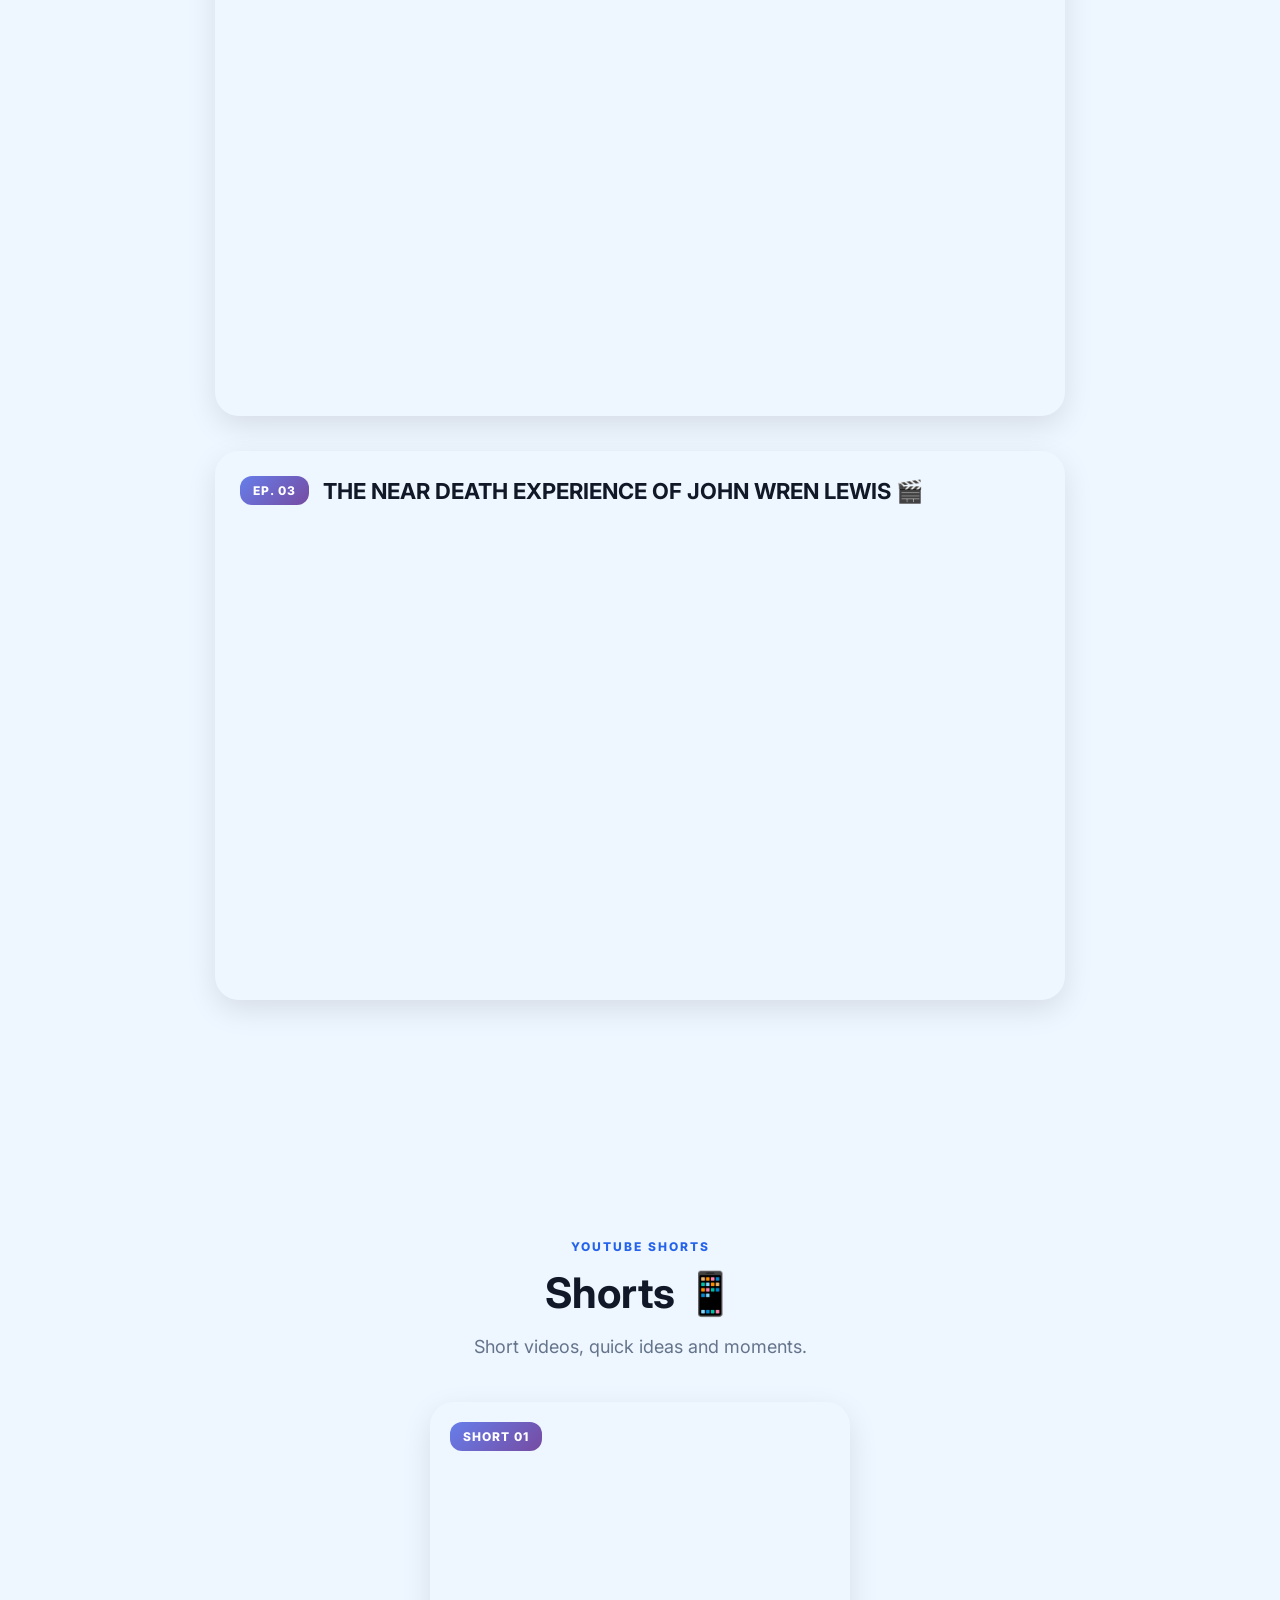
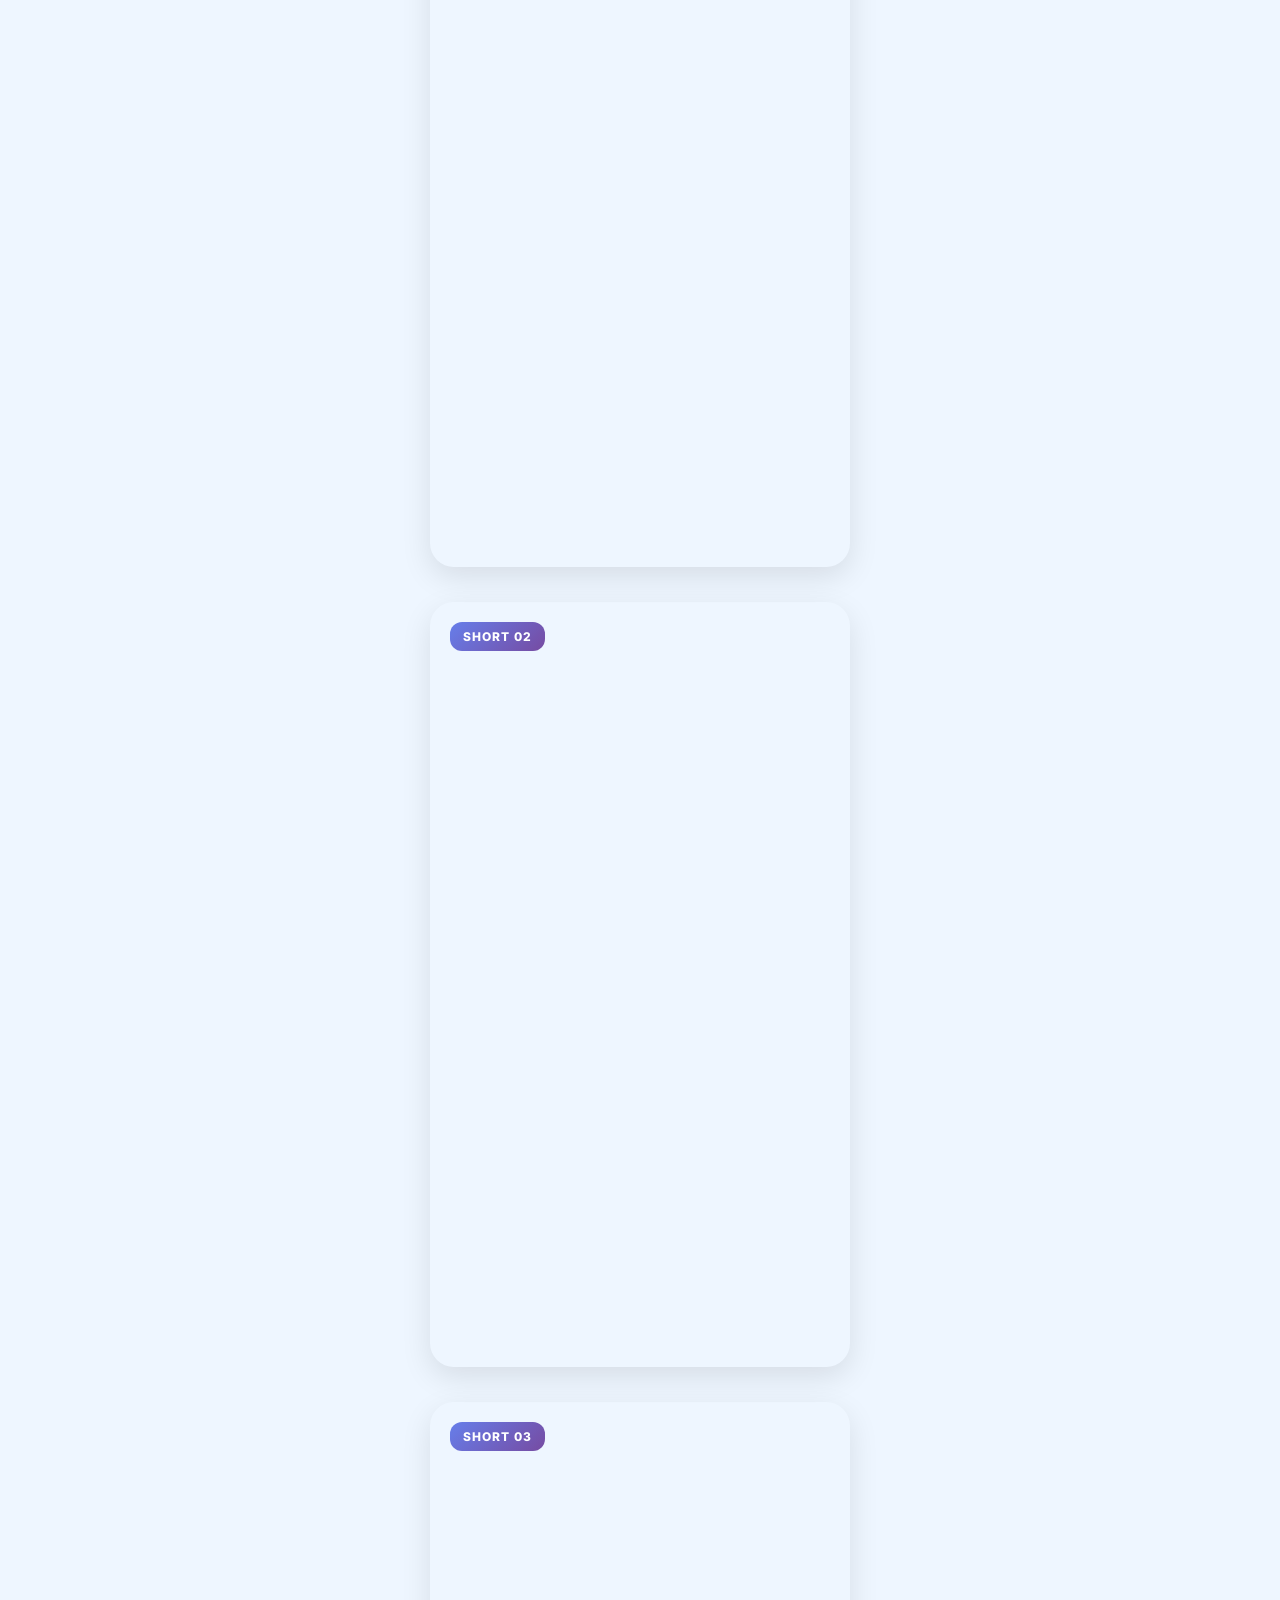
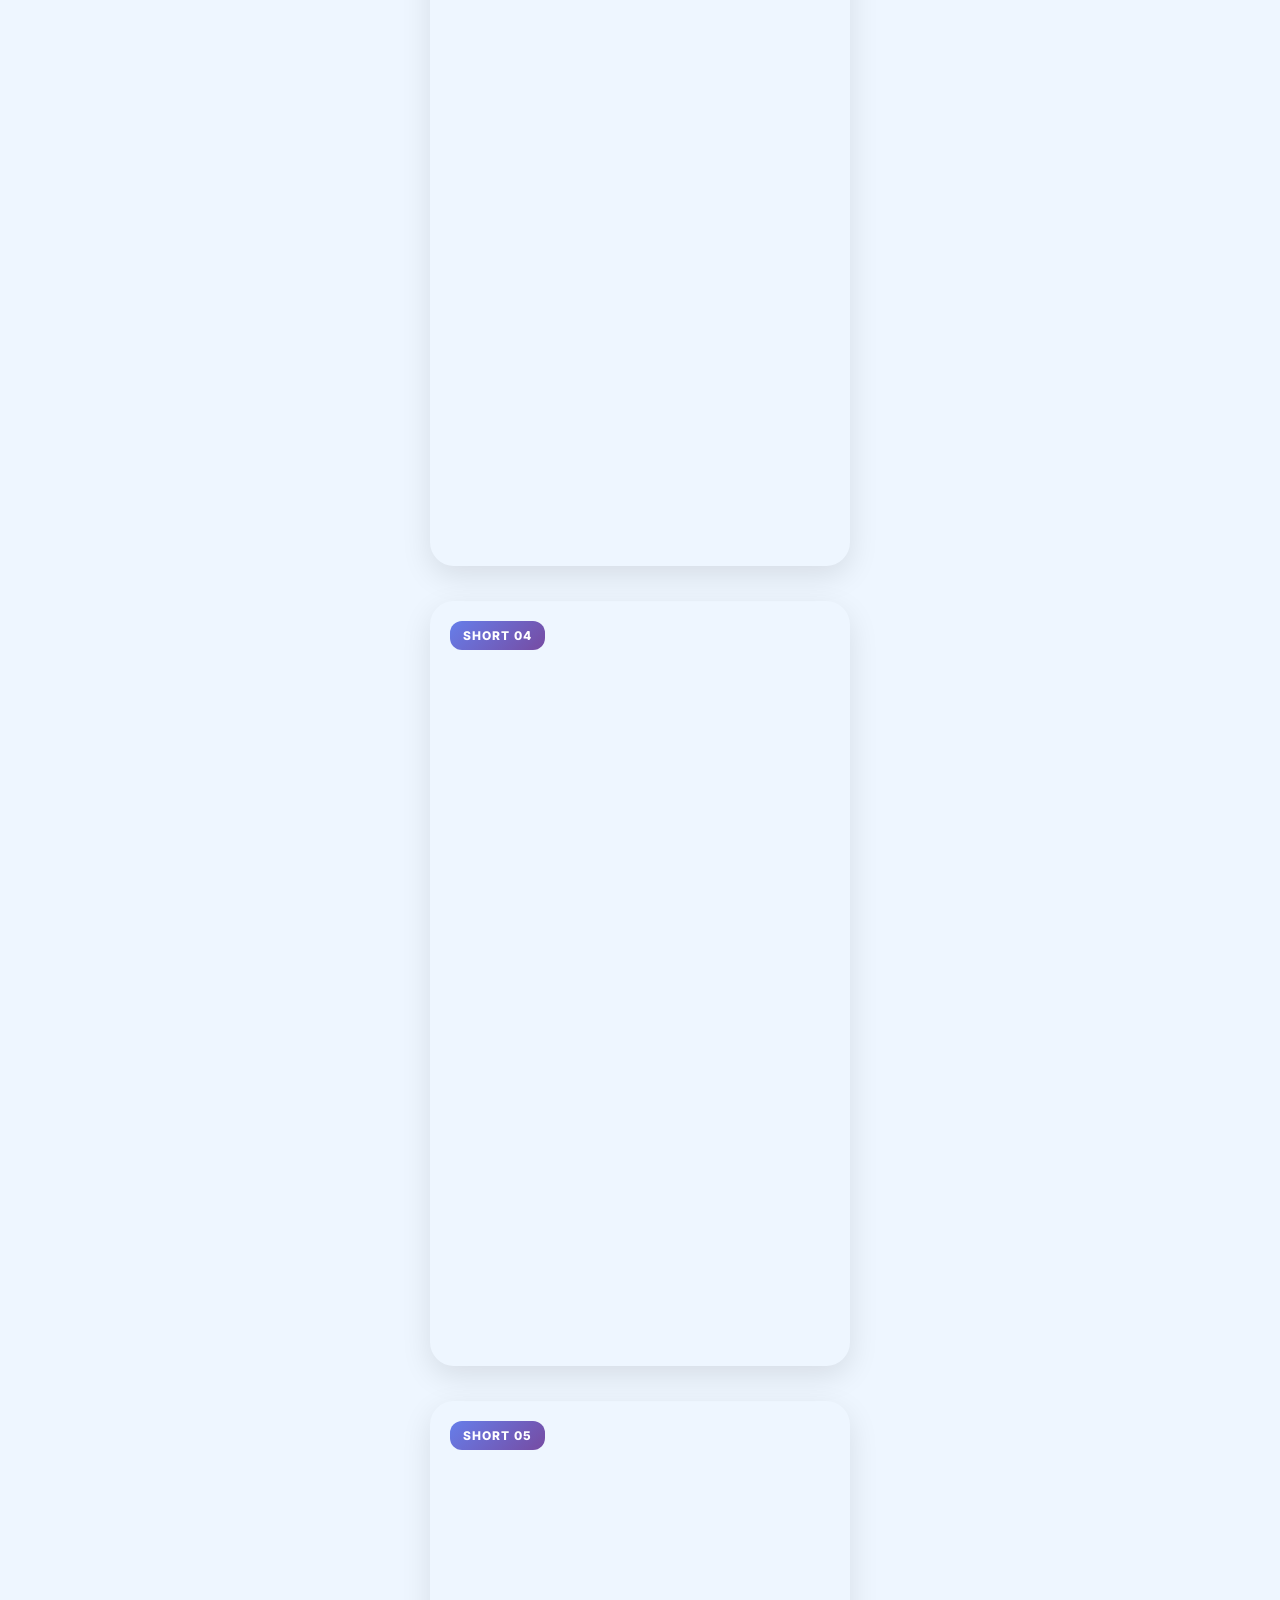
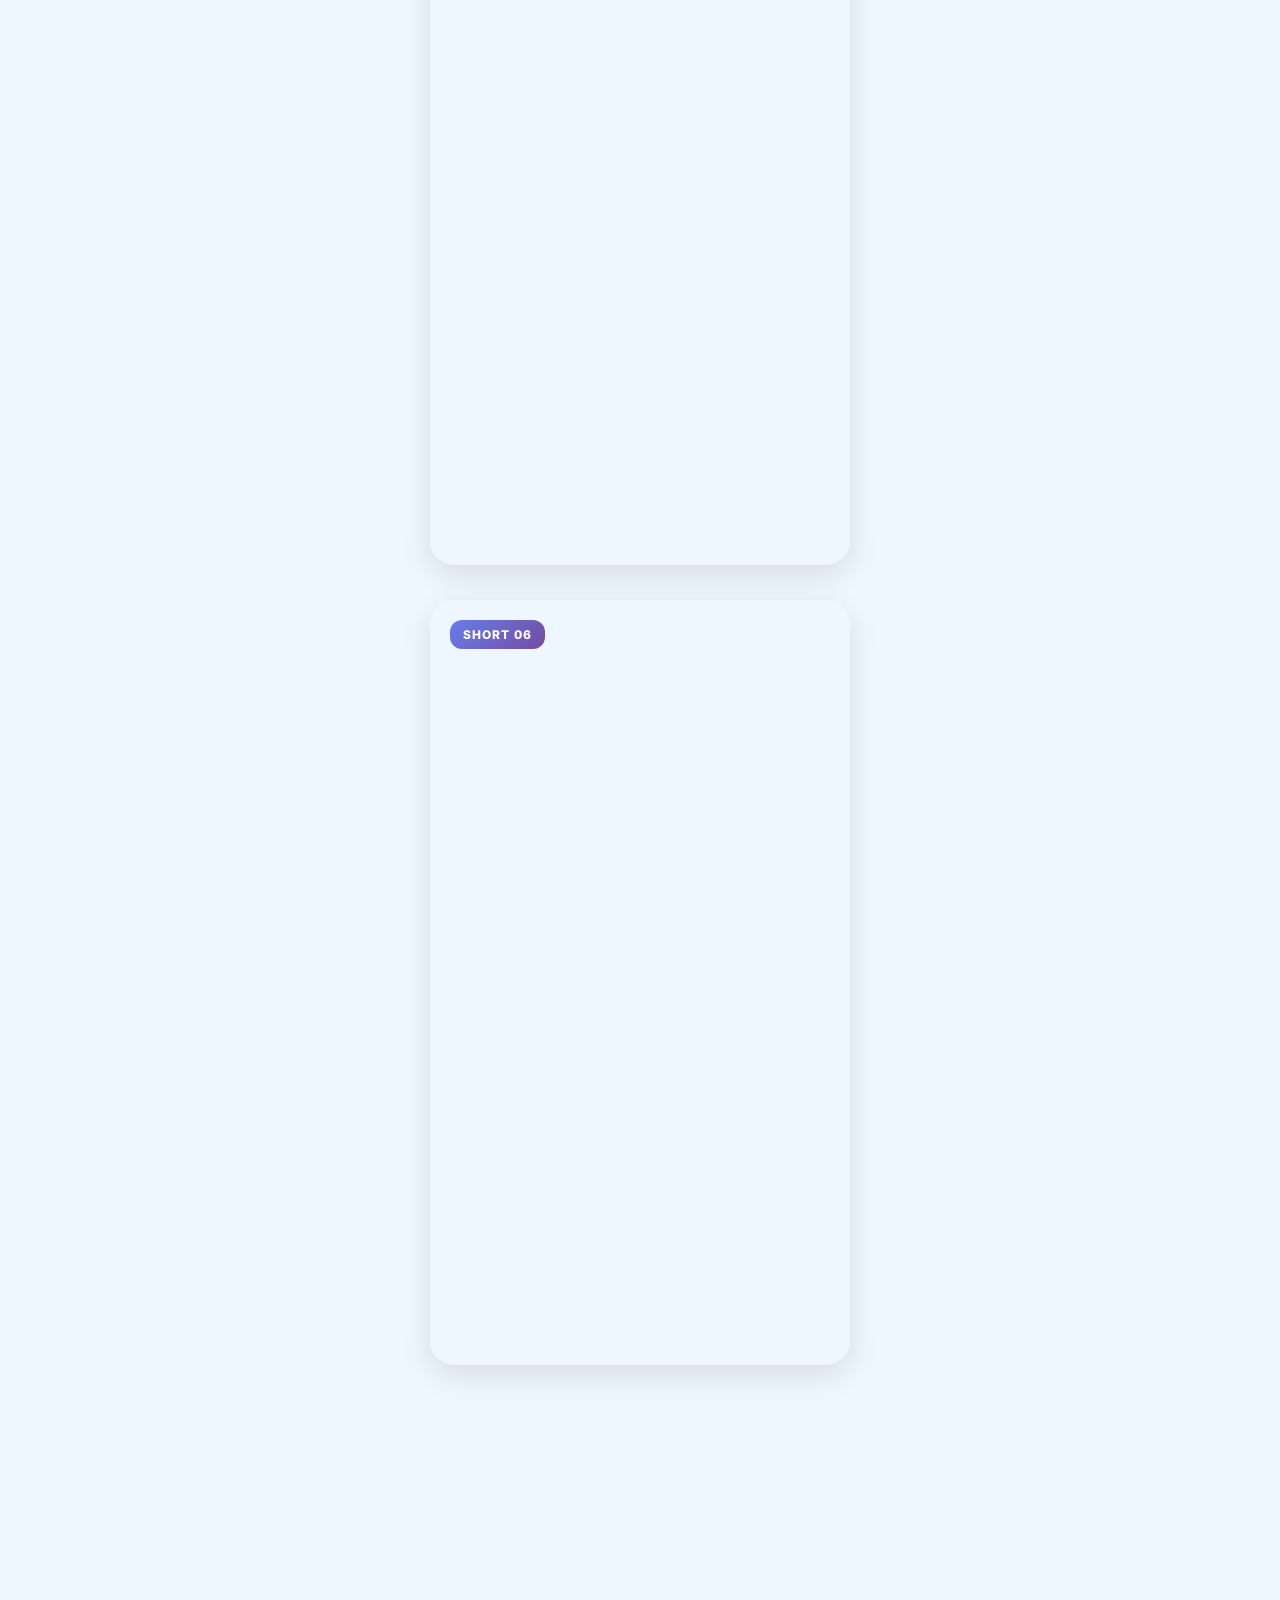
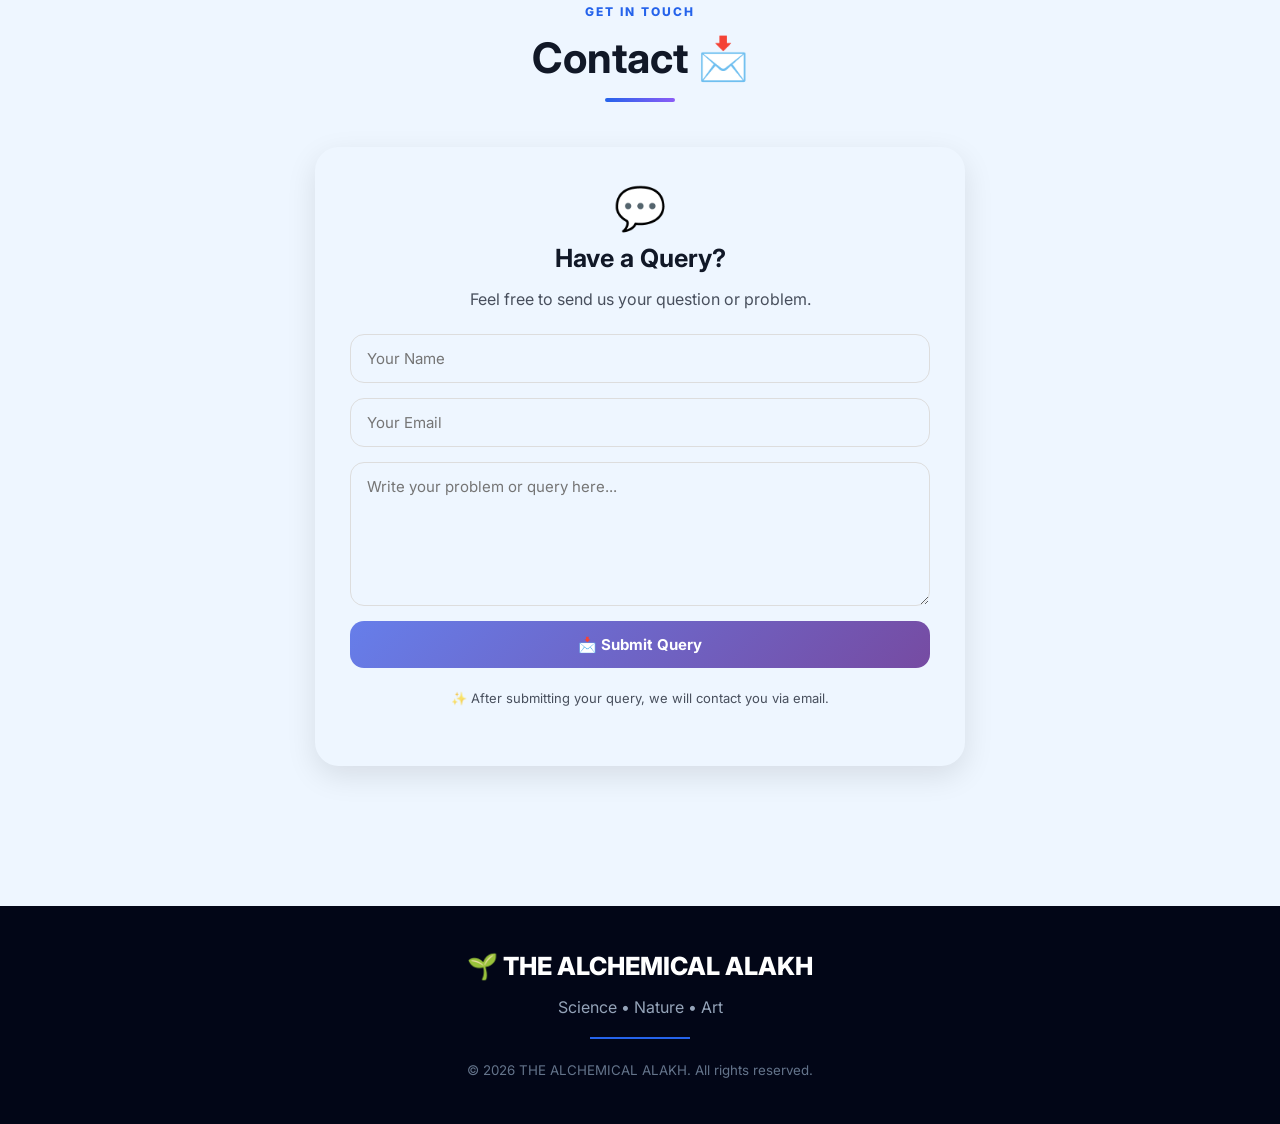
==== commit 455a6cbb: "Add files via upload" ====
--- a/index.html
+++ b/index.html
@@ -435,7 +435,7 @@
 
                 <h3>
 
-                    📚 NEET Biology MCQ
+                    📚 NEET Biology Study Material
 
                 </h3>
 
@@ -512,7 +512,7 @@
 
                     <p>
 
-                        NEET Biology Study Material
+                        NEET Biology MCQ
 
                     </p>
 
@@ -1491,4 +1491,4 @@
 
 </body>
 
-</html>
+</html>
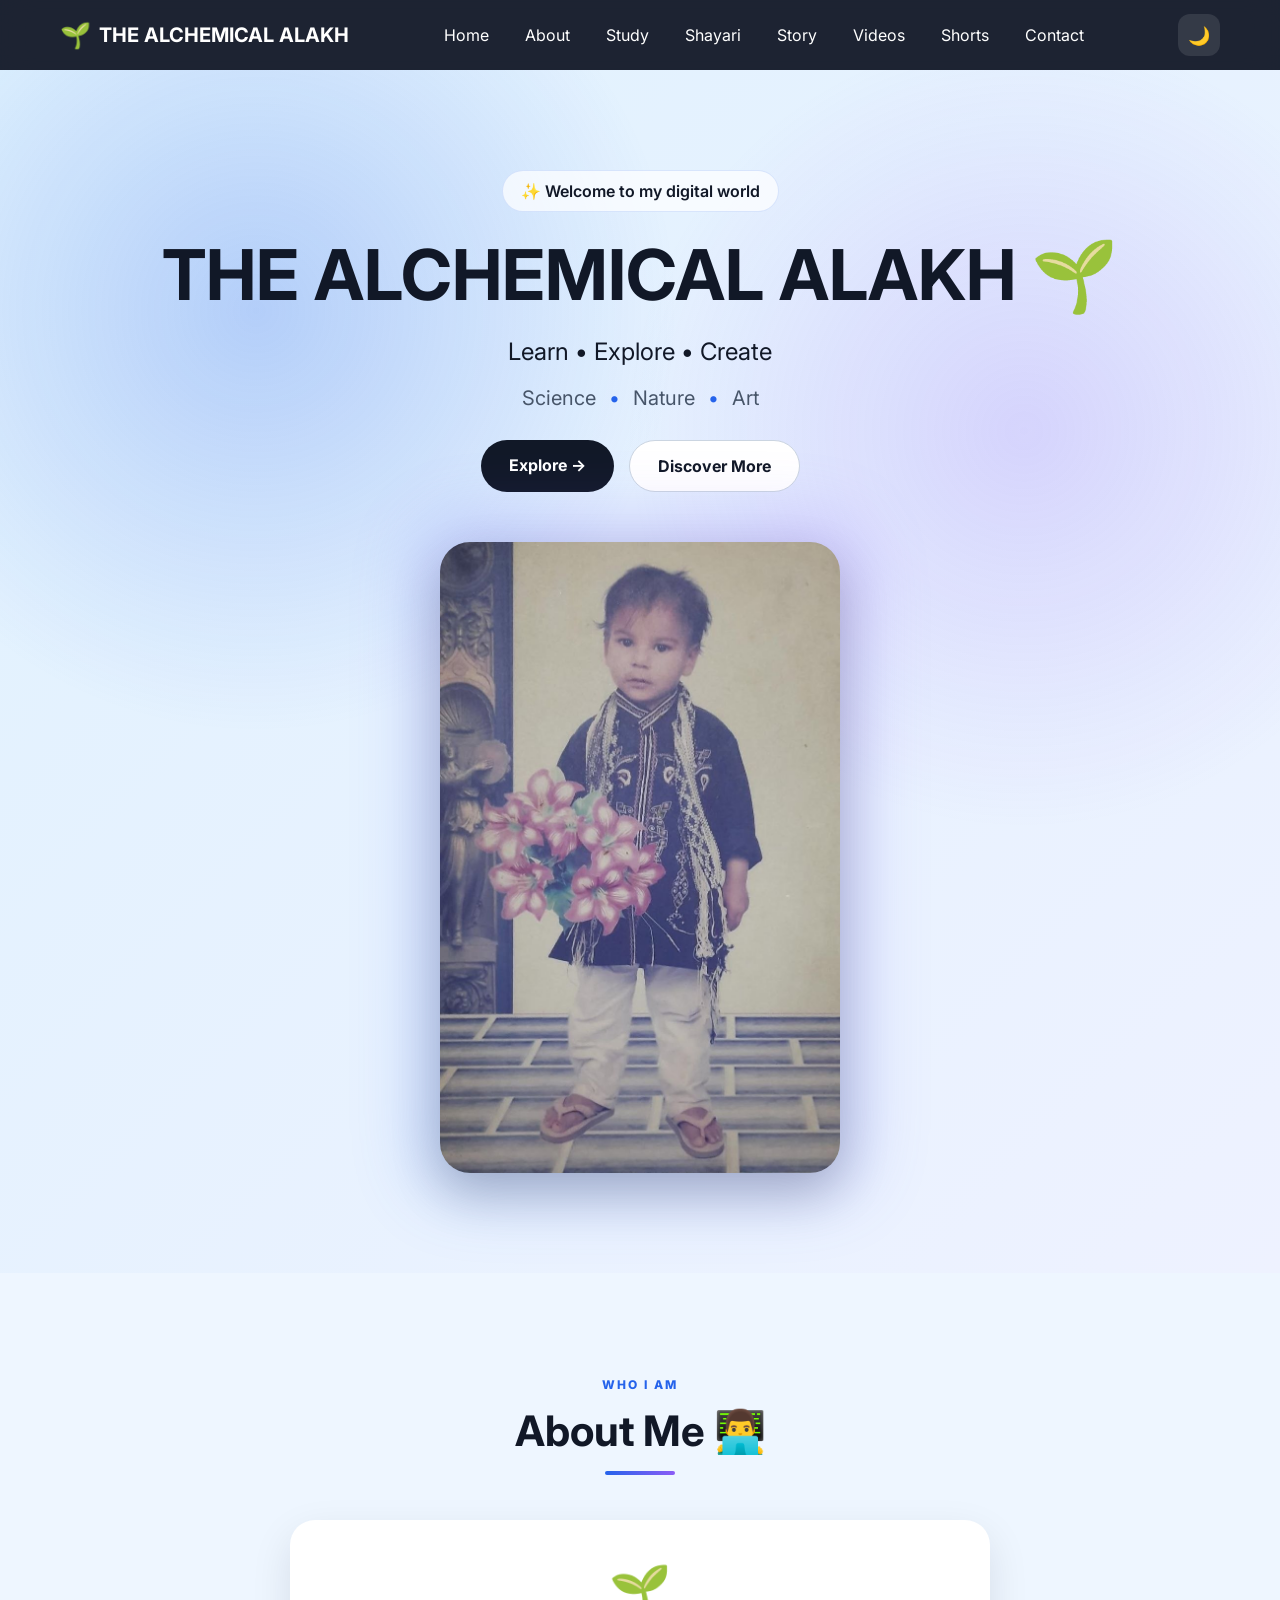
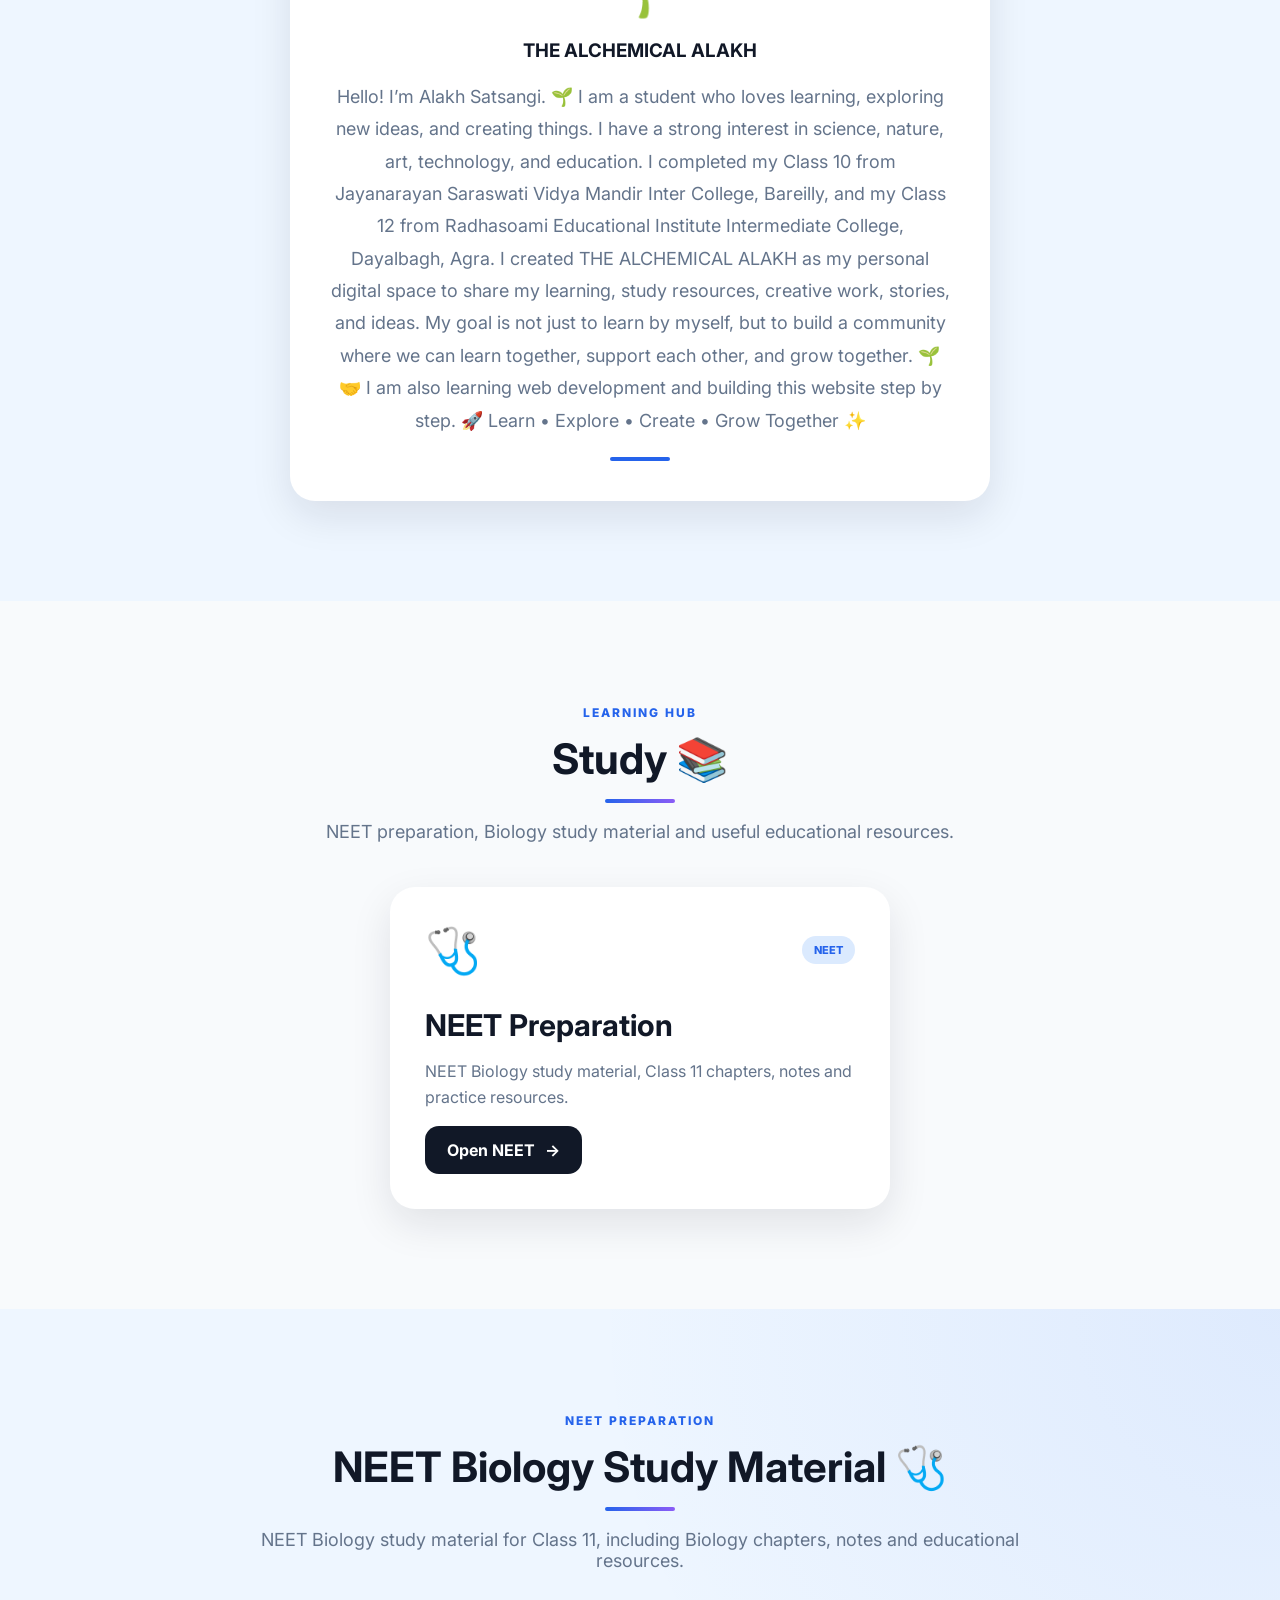
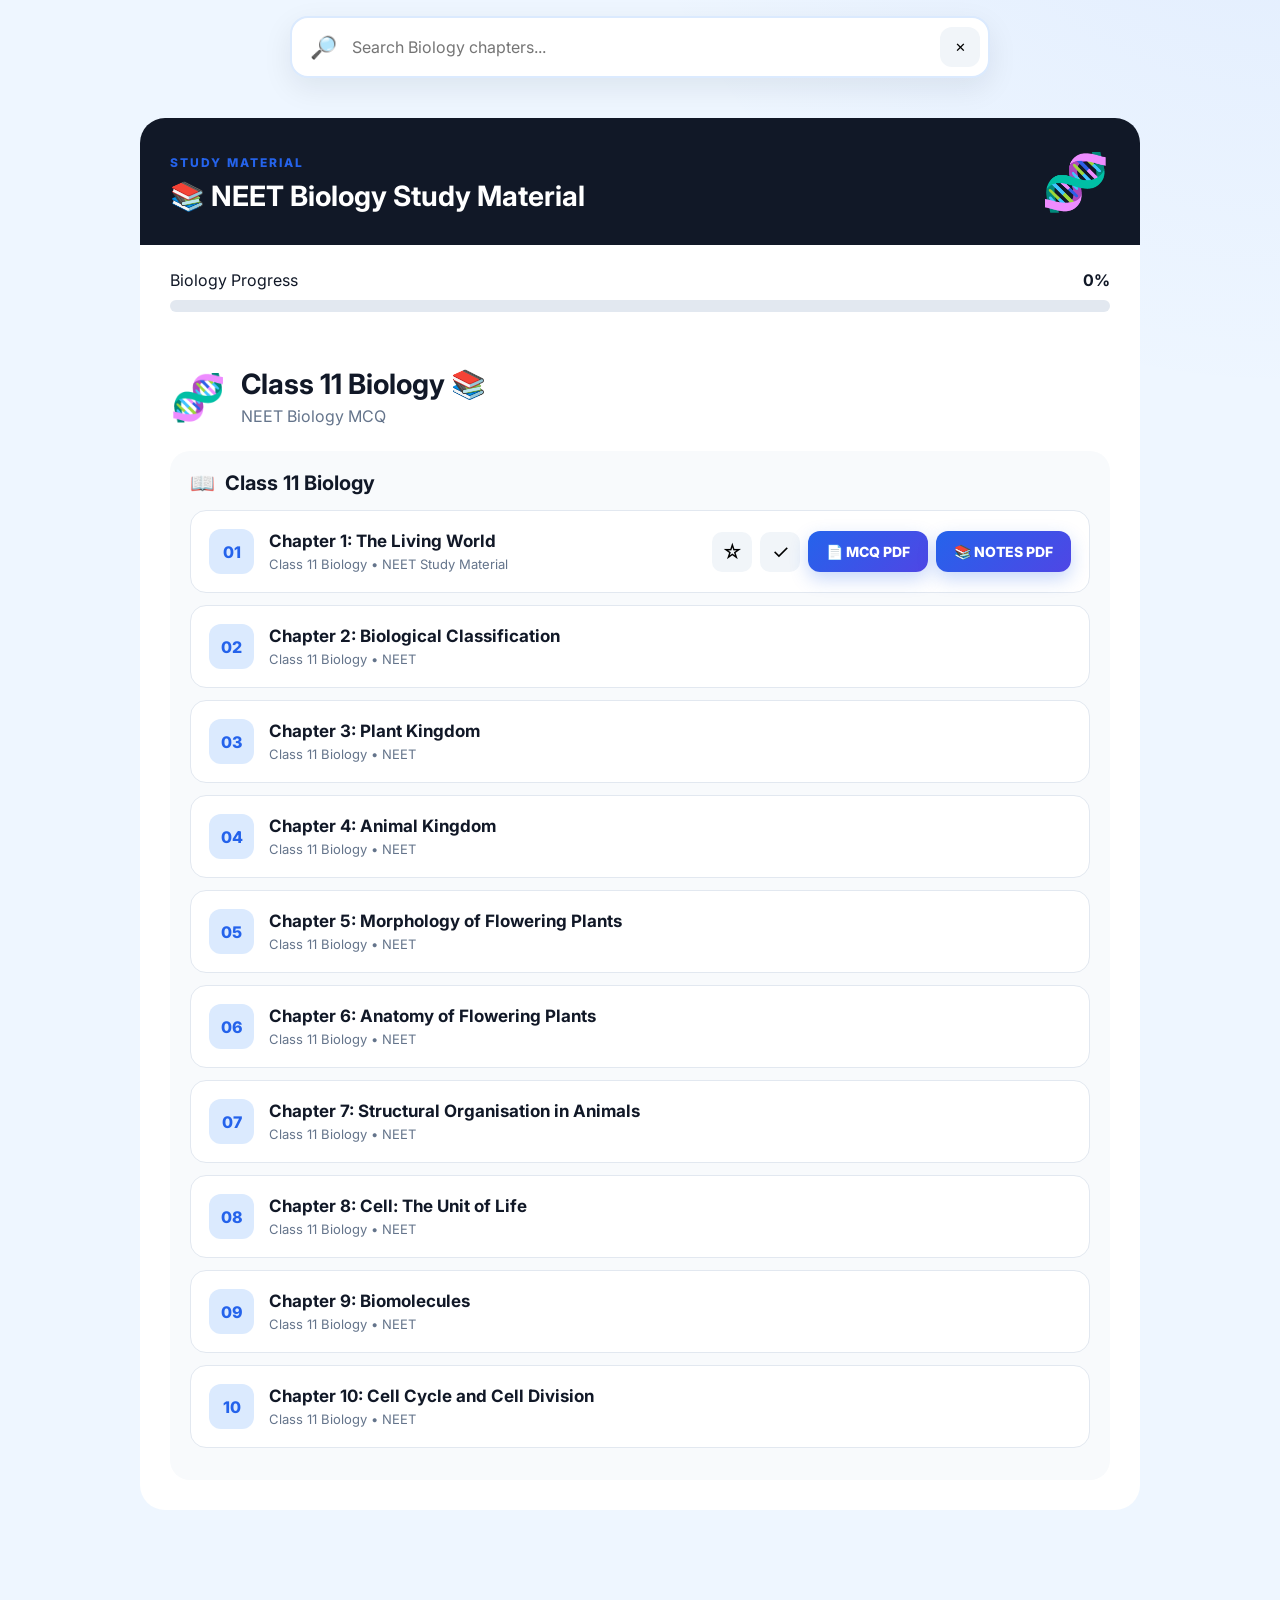
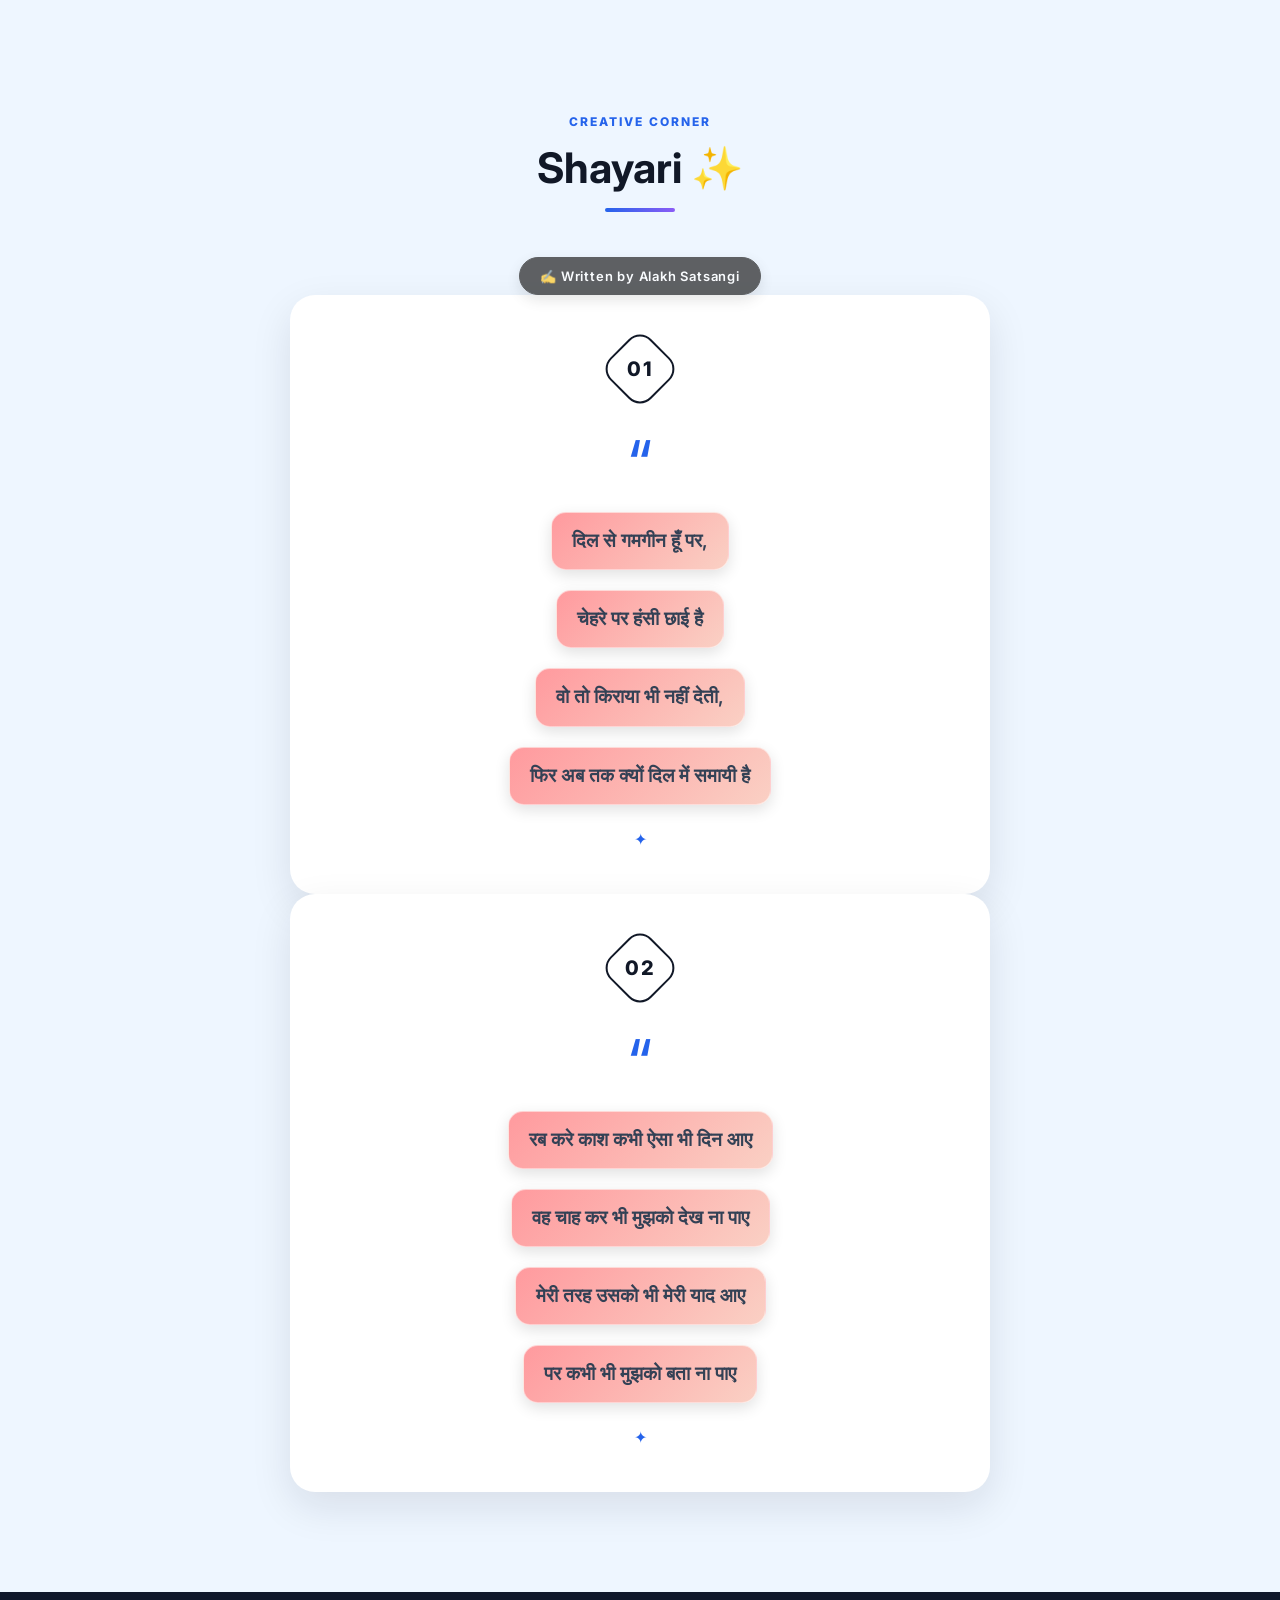
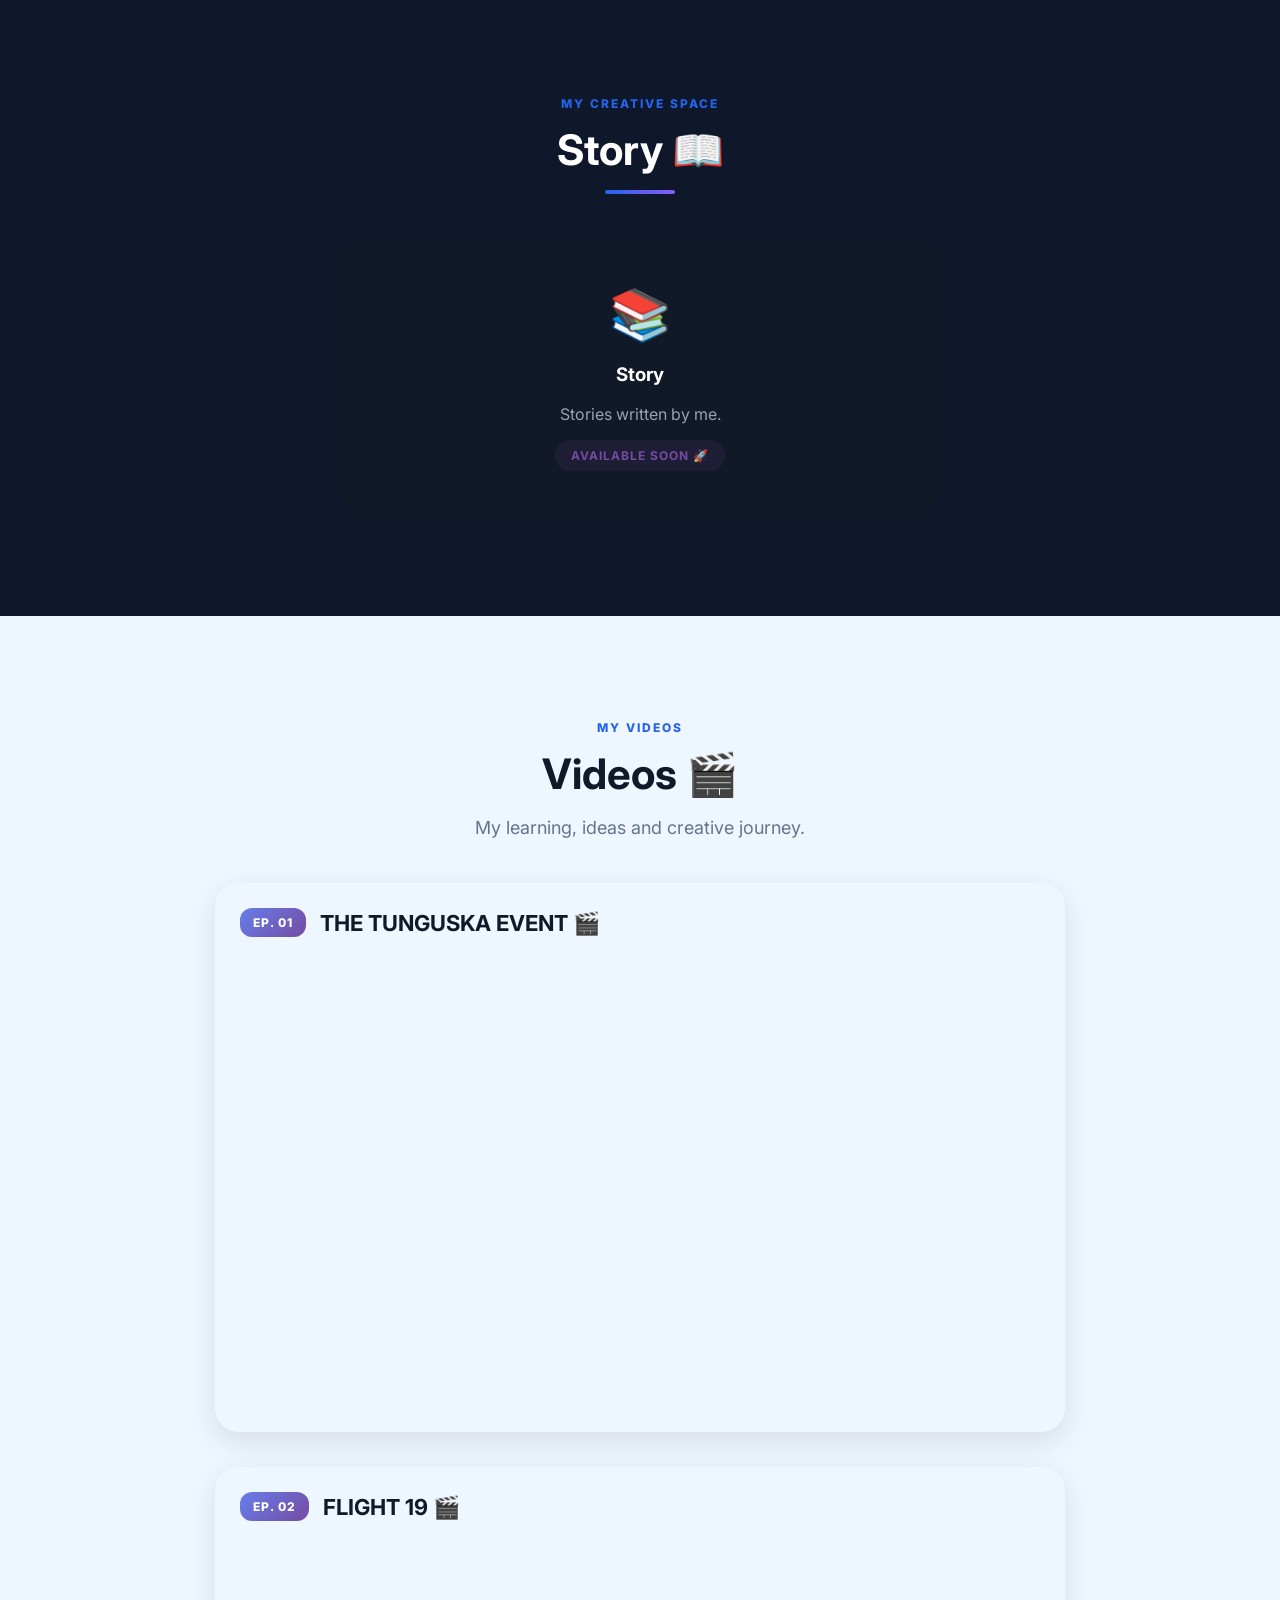
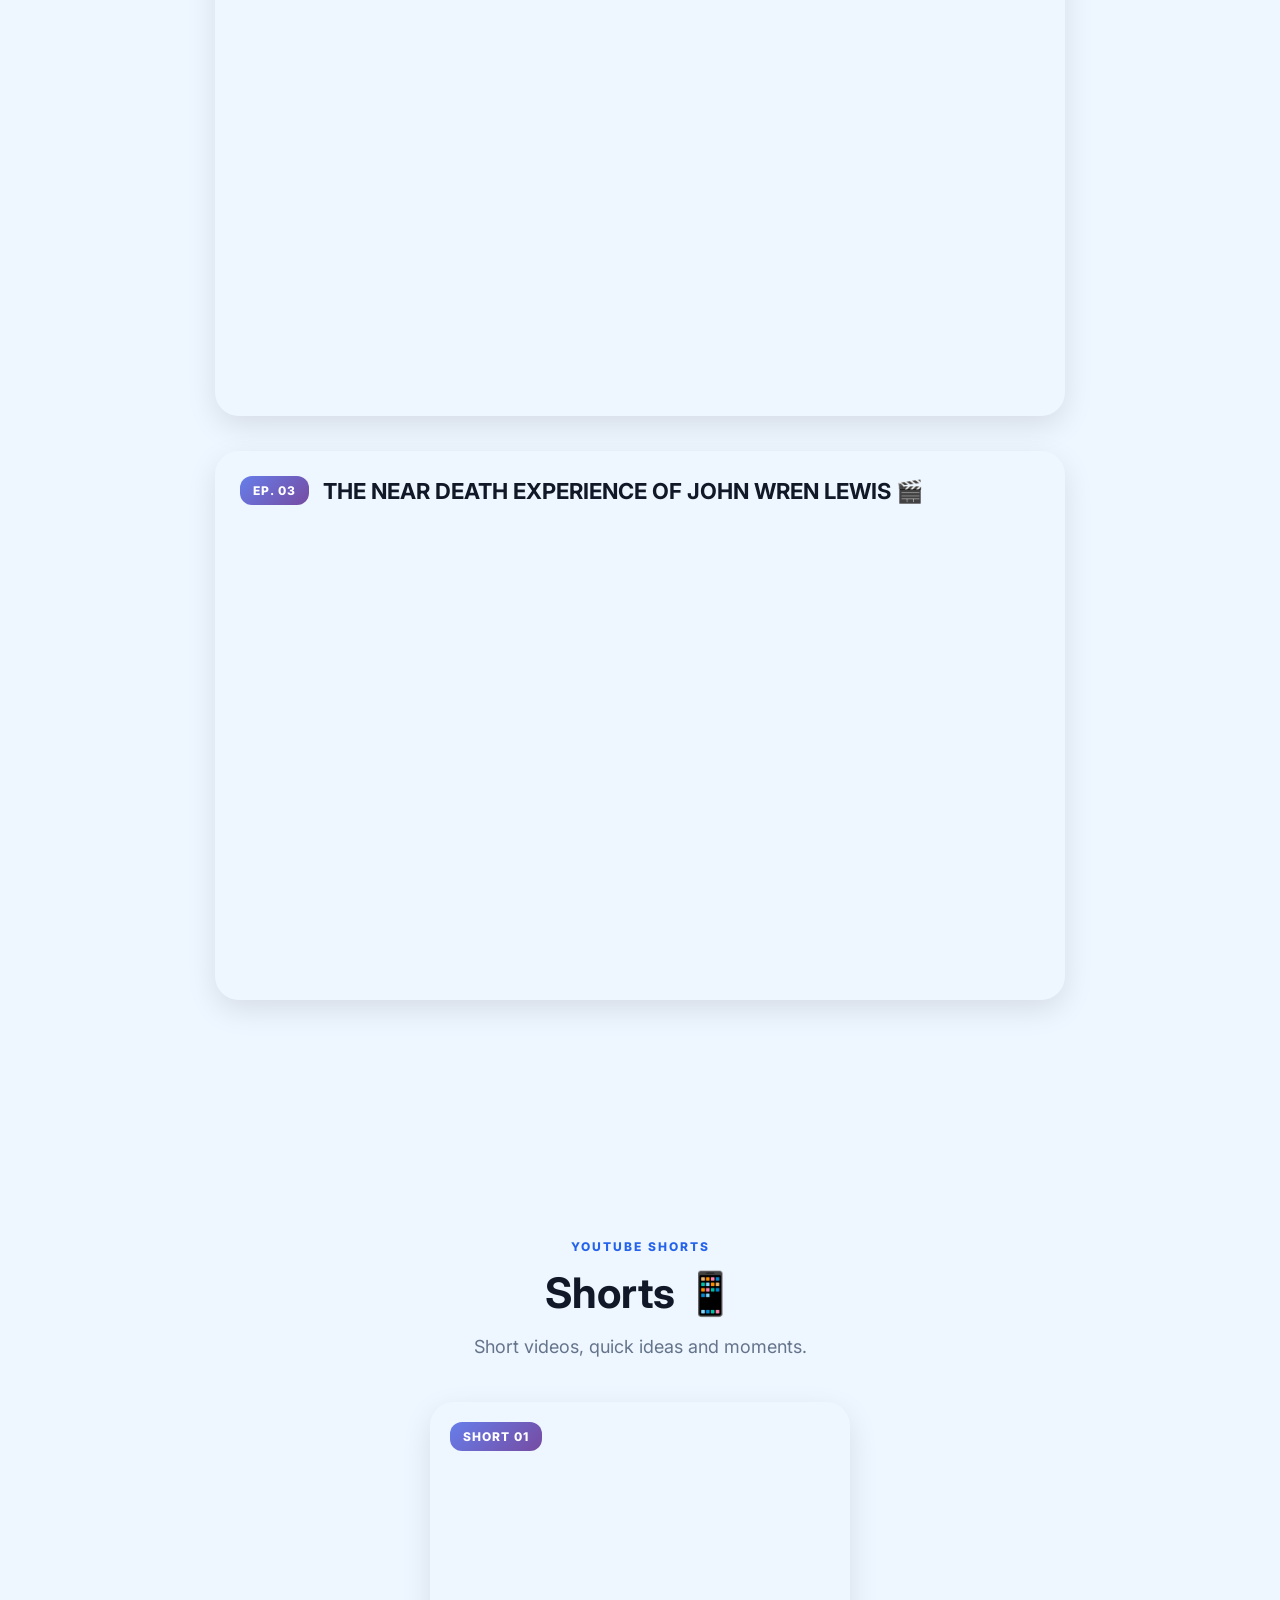
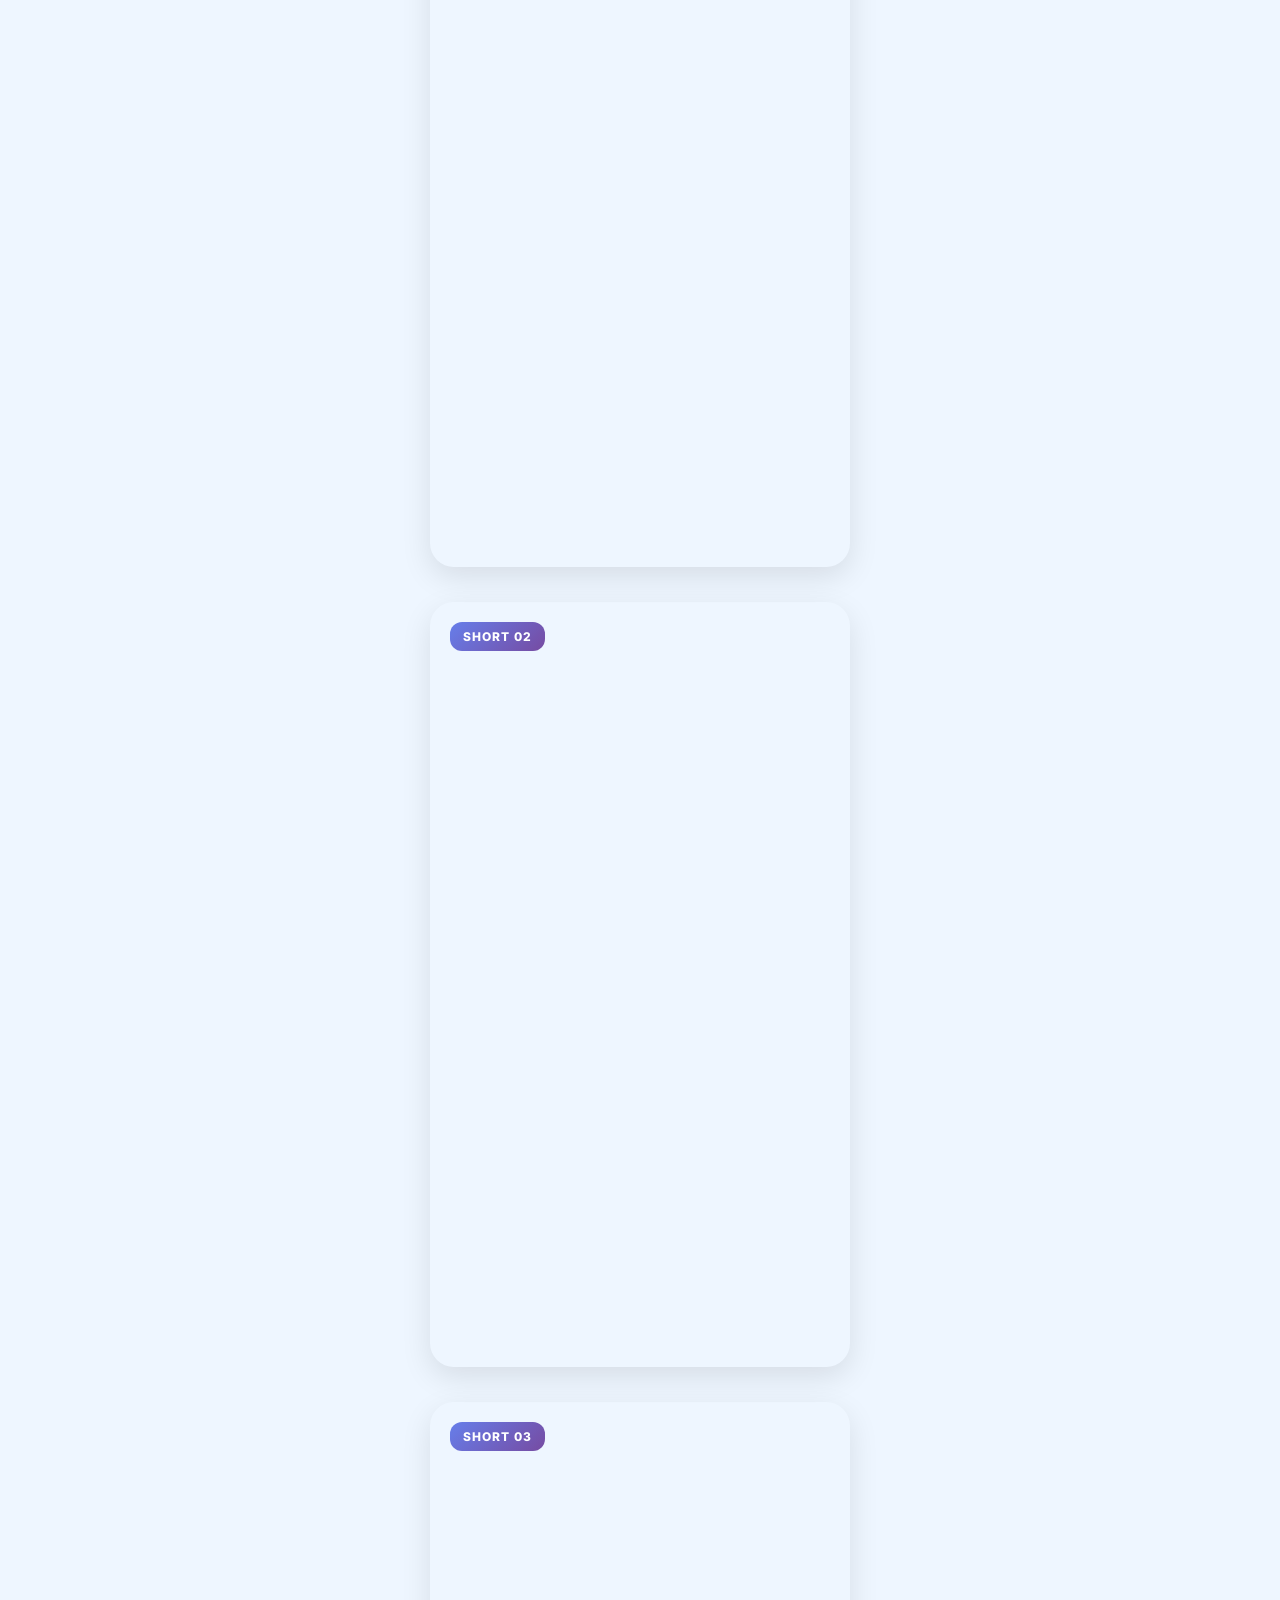
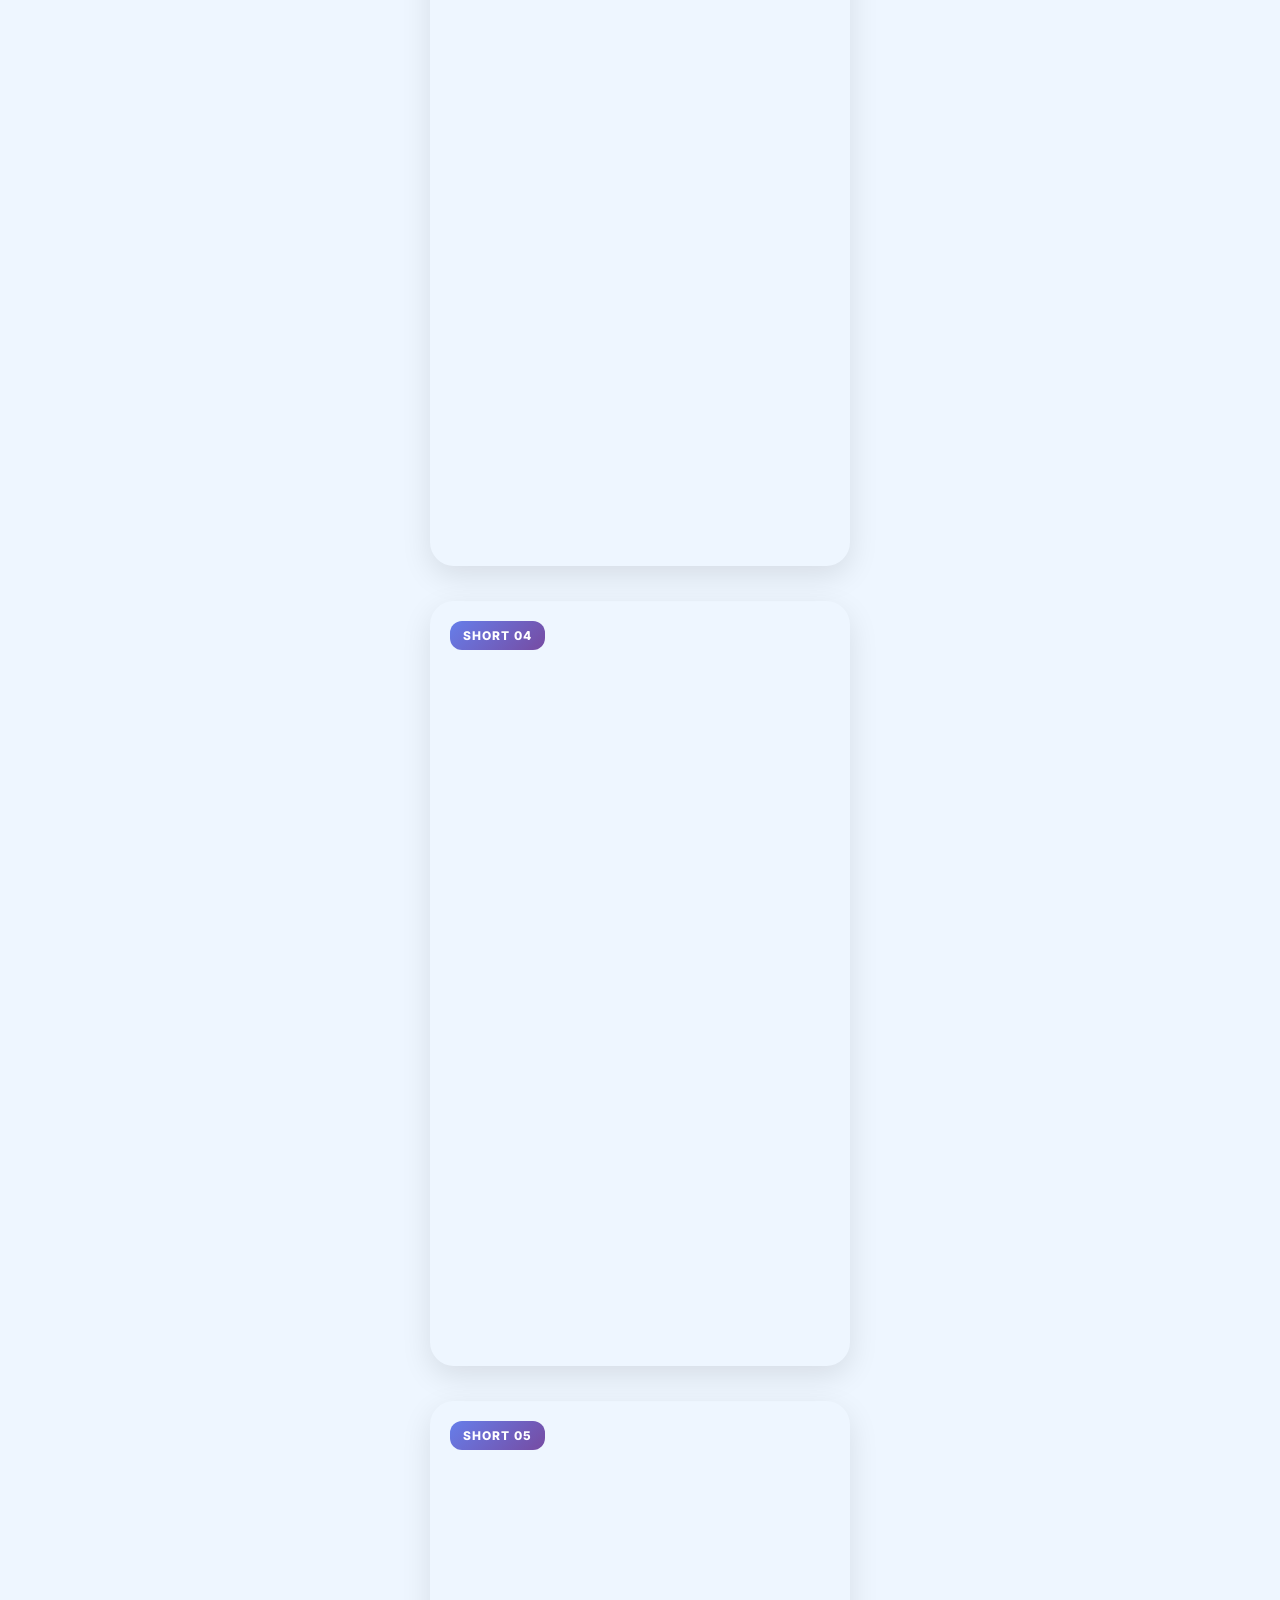
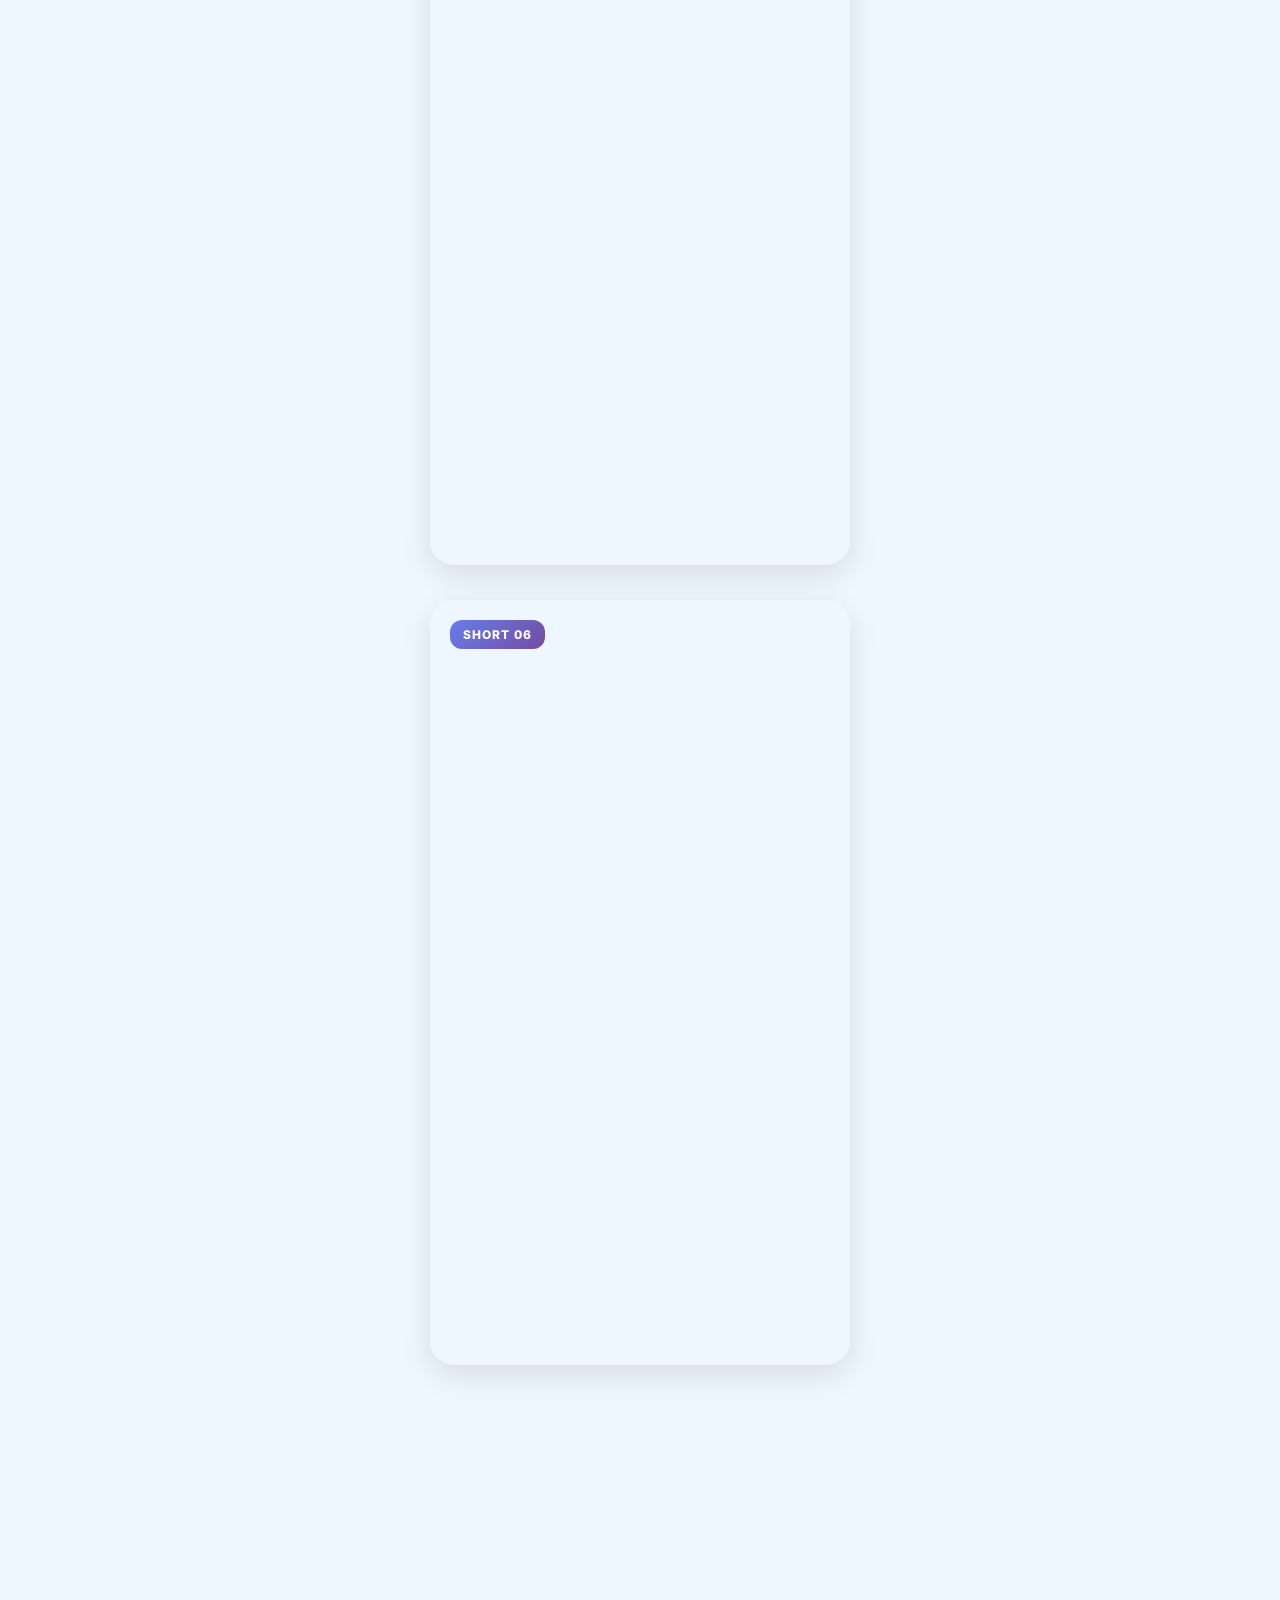
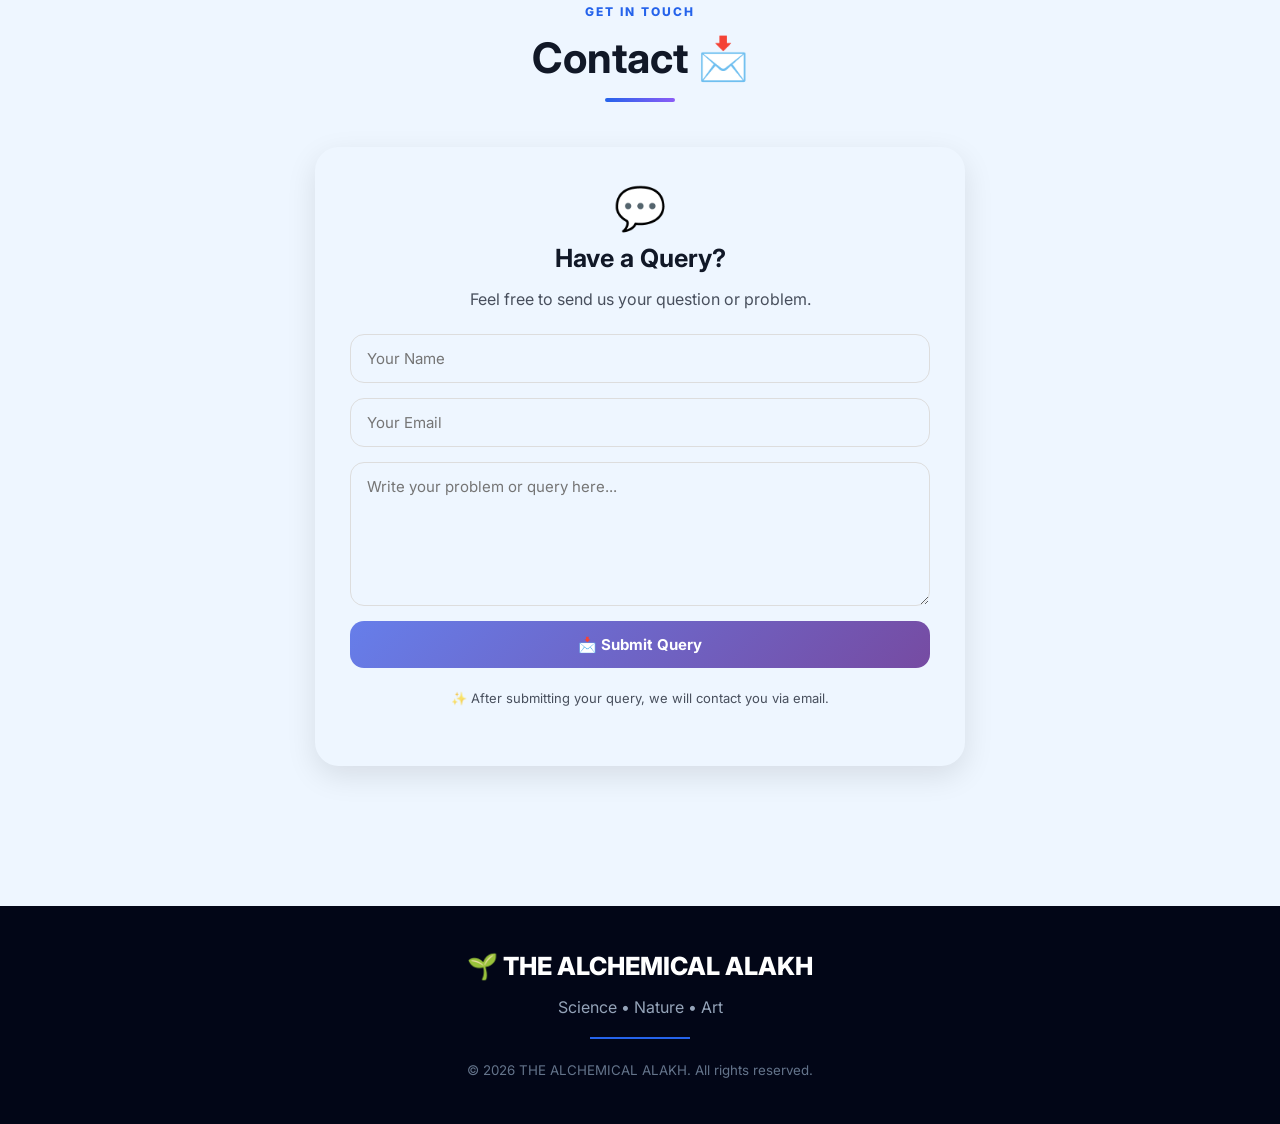
==== commit c00dbacd: "Add files via upload" ====
--- a/index.html
+++ b/index.html
@@ -546,75 +546,78 @@
 
 
 
-                <!-- CHAPTER 1 -->
-
-                <div class="chapter"
-                     data-name="The Living World Biology Class 11 NEET">
-
-                    <div class="chapter-info">
-
-                        <span class="chapter-number">
-
-                            01
-
-                        </span>
-
-
-                        <div>
-
-                            <h4>
-
-                                Chapter 1: The Living World
-
-                            </h4>
-
-
-                            <p>
-
-                                Class 11 Biology • NEET Study Material
-
-                            </p>
-
-                        </div>
-
-                    </div>
-
-
-                    <div class="chapter-actions">
-
-
-                        <button
-                            class="favorite-btn"
-                            onclick="toggleFavorite(this)"
-                            title="Bookmark">
-
-                            ☆
-
-                        </button>
-
-
-                        <button
-                            class="complete-btn"
-                            onclick="completeChapter(this)"
-                            title="Mark Complete">
-
-                            ✓
-
-                        </button>
-
-
-                        <a href="111NOTES.pdf"
-                           download
-                           class="download-btn">
-
-                            📥 Download
-
-                        </a>
-
-                    </div>
-
-                </div>
-
+<!-- CHAPTER 1 -->
+
+<div class="chapter"
+     data-name="The Living World Biology Class 11 NEET">
+
+    <div class="chapter-info">
+
+        <span class="chapter-number">
+            01
+        </span>
+
+        <div>
+
+            <h4>
+                Chapter 1: The Living World
+            </h4>
+
+            <p>
+                Class 11 Biology • NEET Study Material
+            </p>
+
+        </div>
+
+    </div>
+
+
+    <div class="chapter-actions">
+
+        <button
+            class="favorite-btn"
+            onclick="toggleFavorite(this)"
+            title="Bookmark">
+
+            ☆
+
+        </button>
+
+
+        <button
+            class="complete-btn"
+            onclick="completeChapter(this)"
+            title="Mark Complete">
+
+            ✓
+
+        </button>
+
+
+        <!-- MCQ PDF -->
+
+        <a href="111NOTES.pdf"
+           download
+           class="download-btn">
+
+            📄 MCQ PDF
+
+        </a>
+
+
+        <!-- NOTES PDF -->
+
+        <a href="112NOTES.pdf"
+           download
+           class="download-btn">
+
+            📚 NOTES PDF
+
+        </a>
+
+    </div>
+
+</div>
 
 
                 <!-- CHAPTER 2 -->
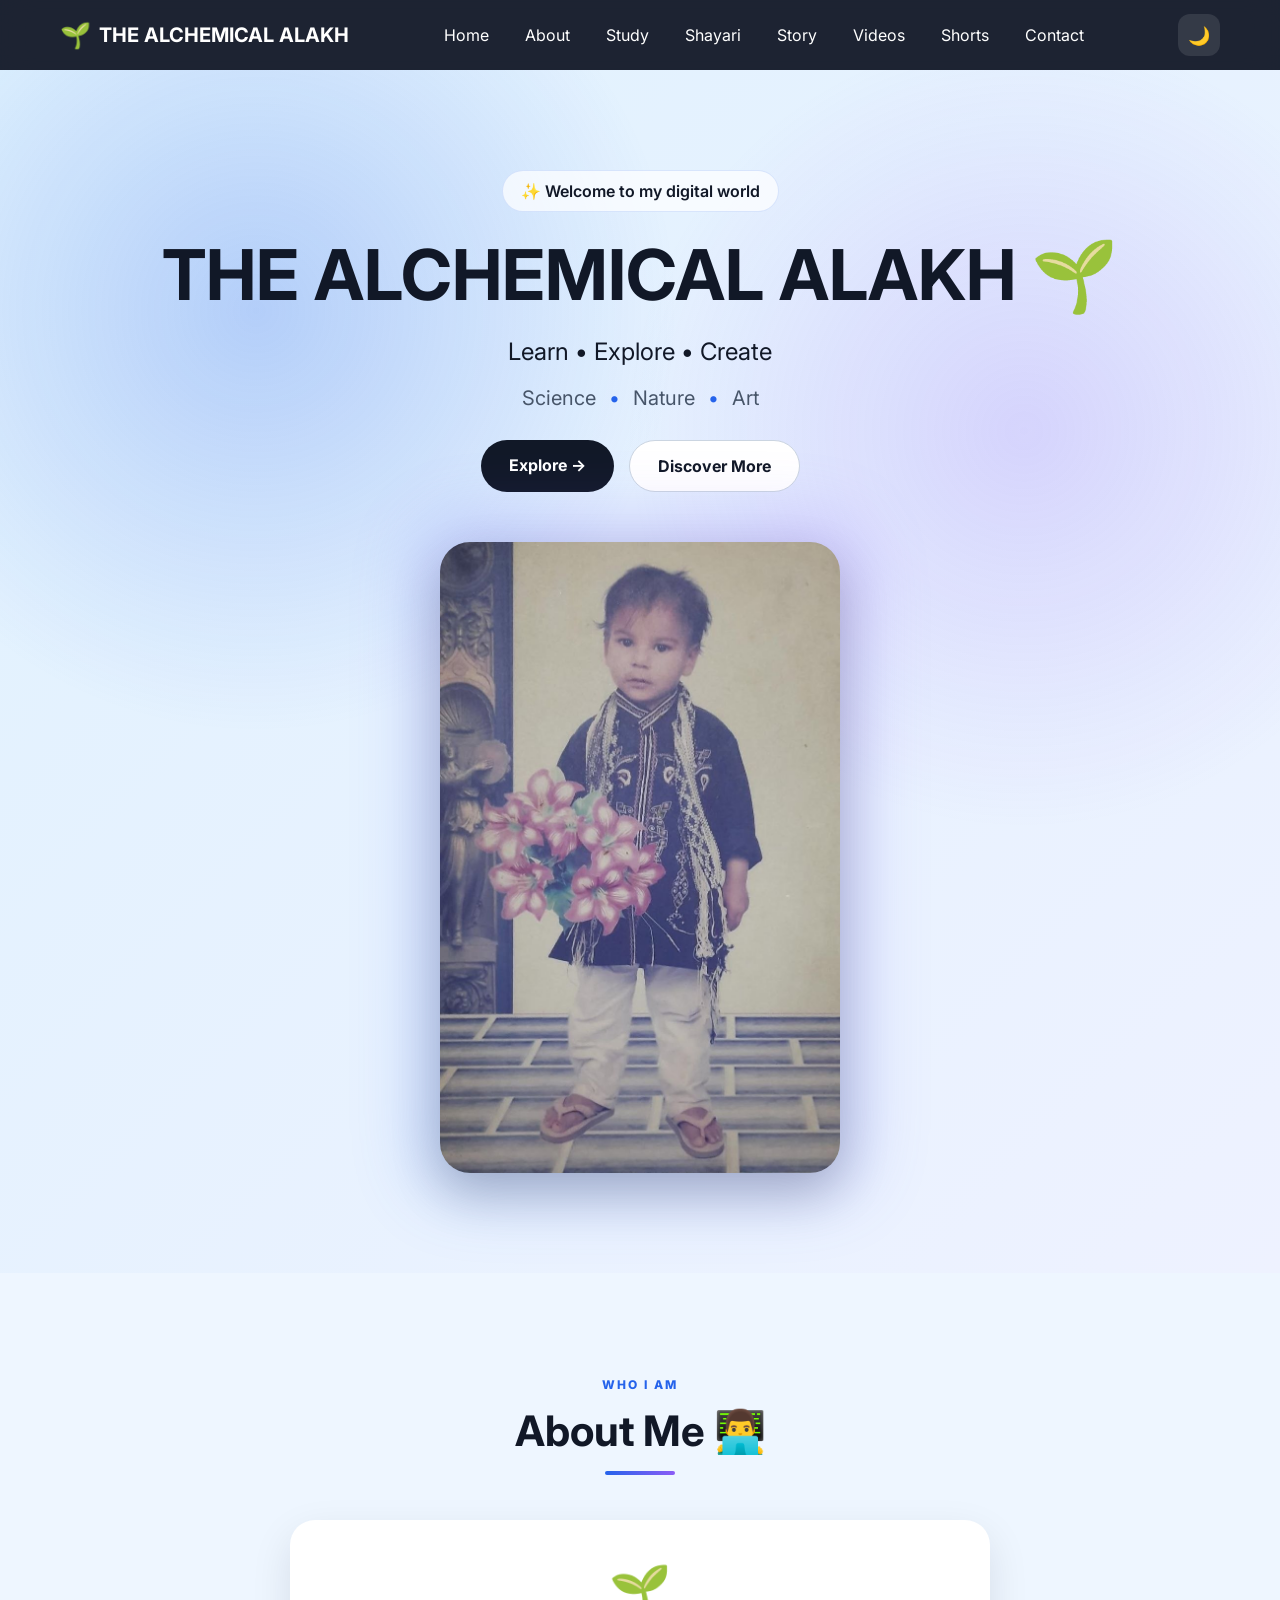
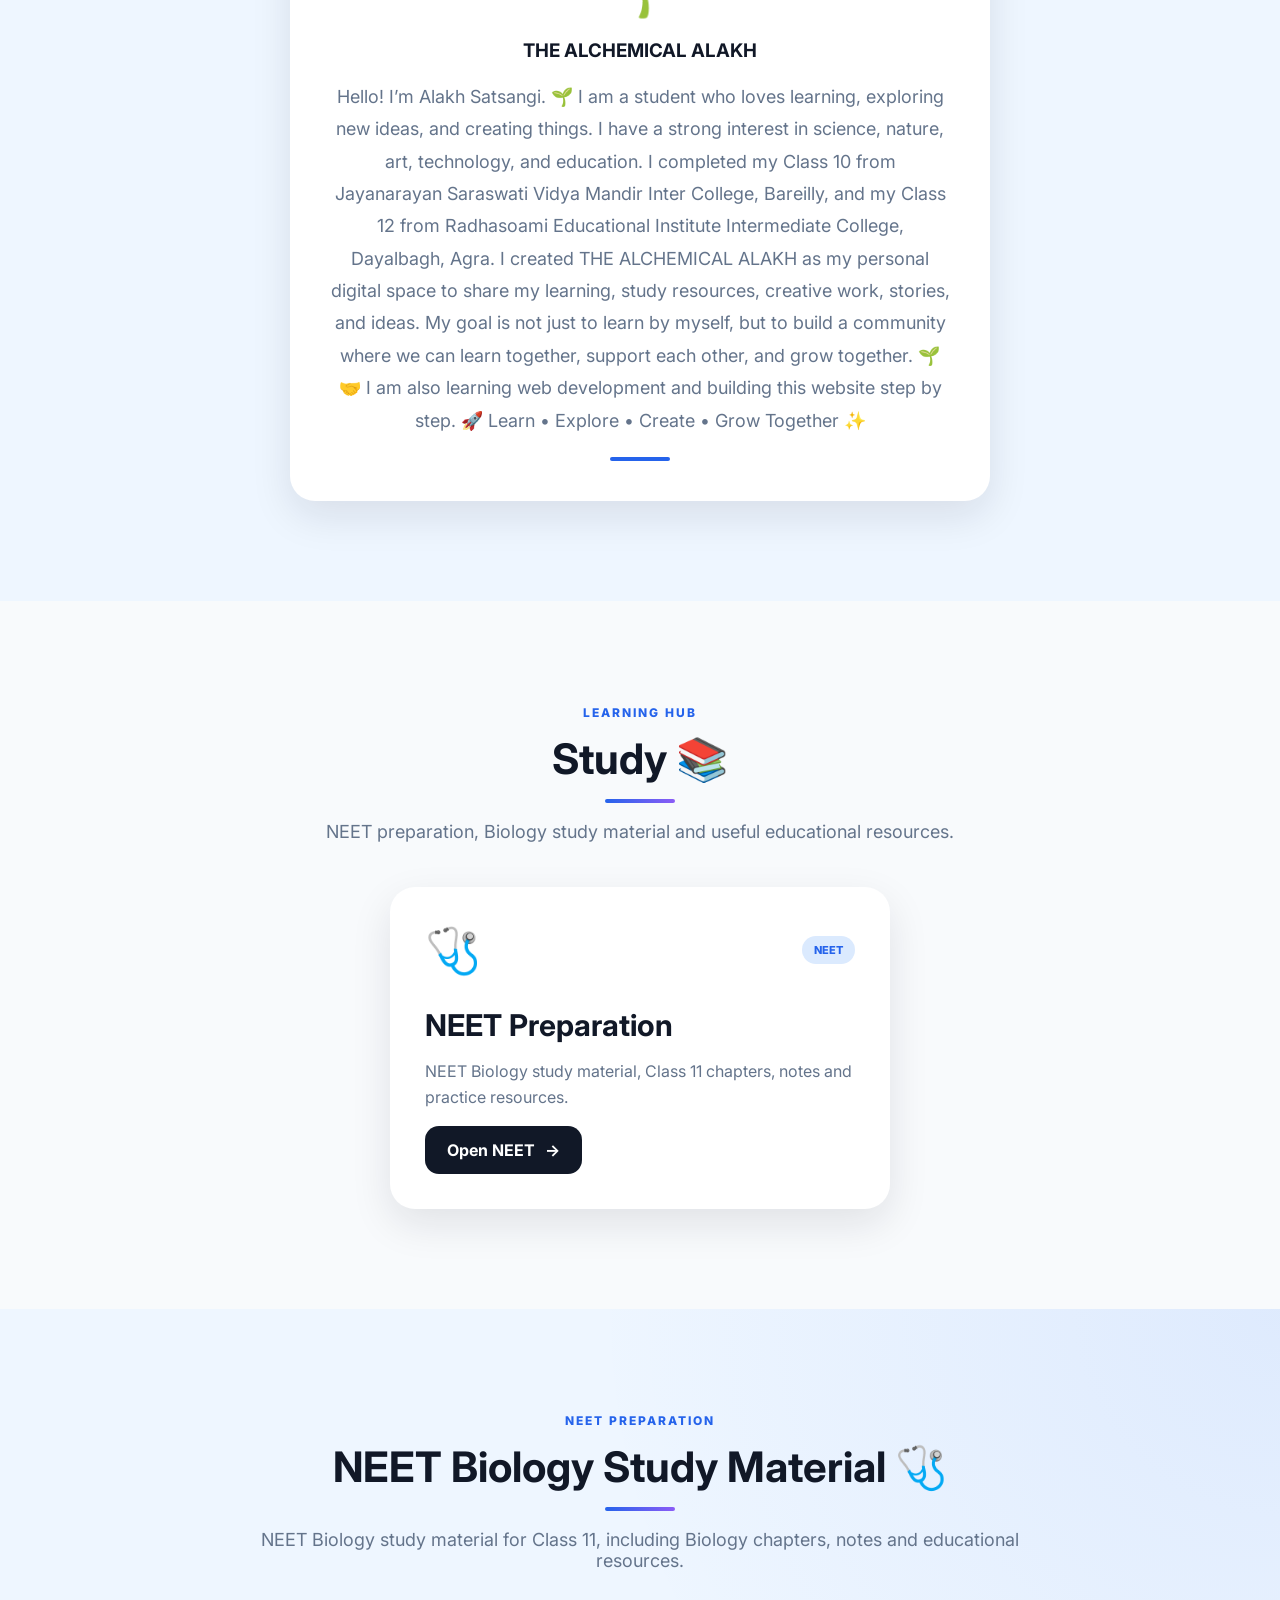
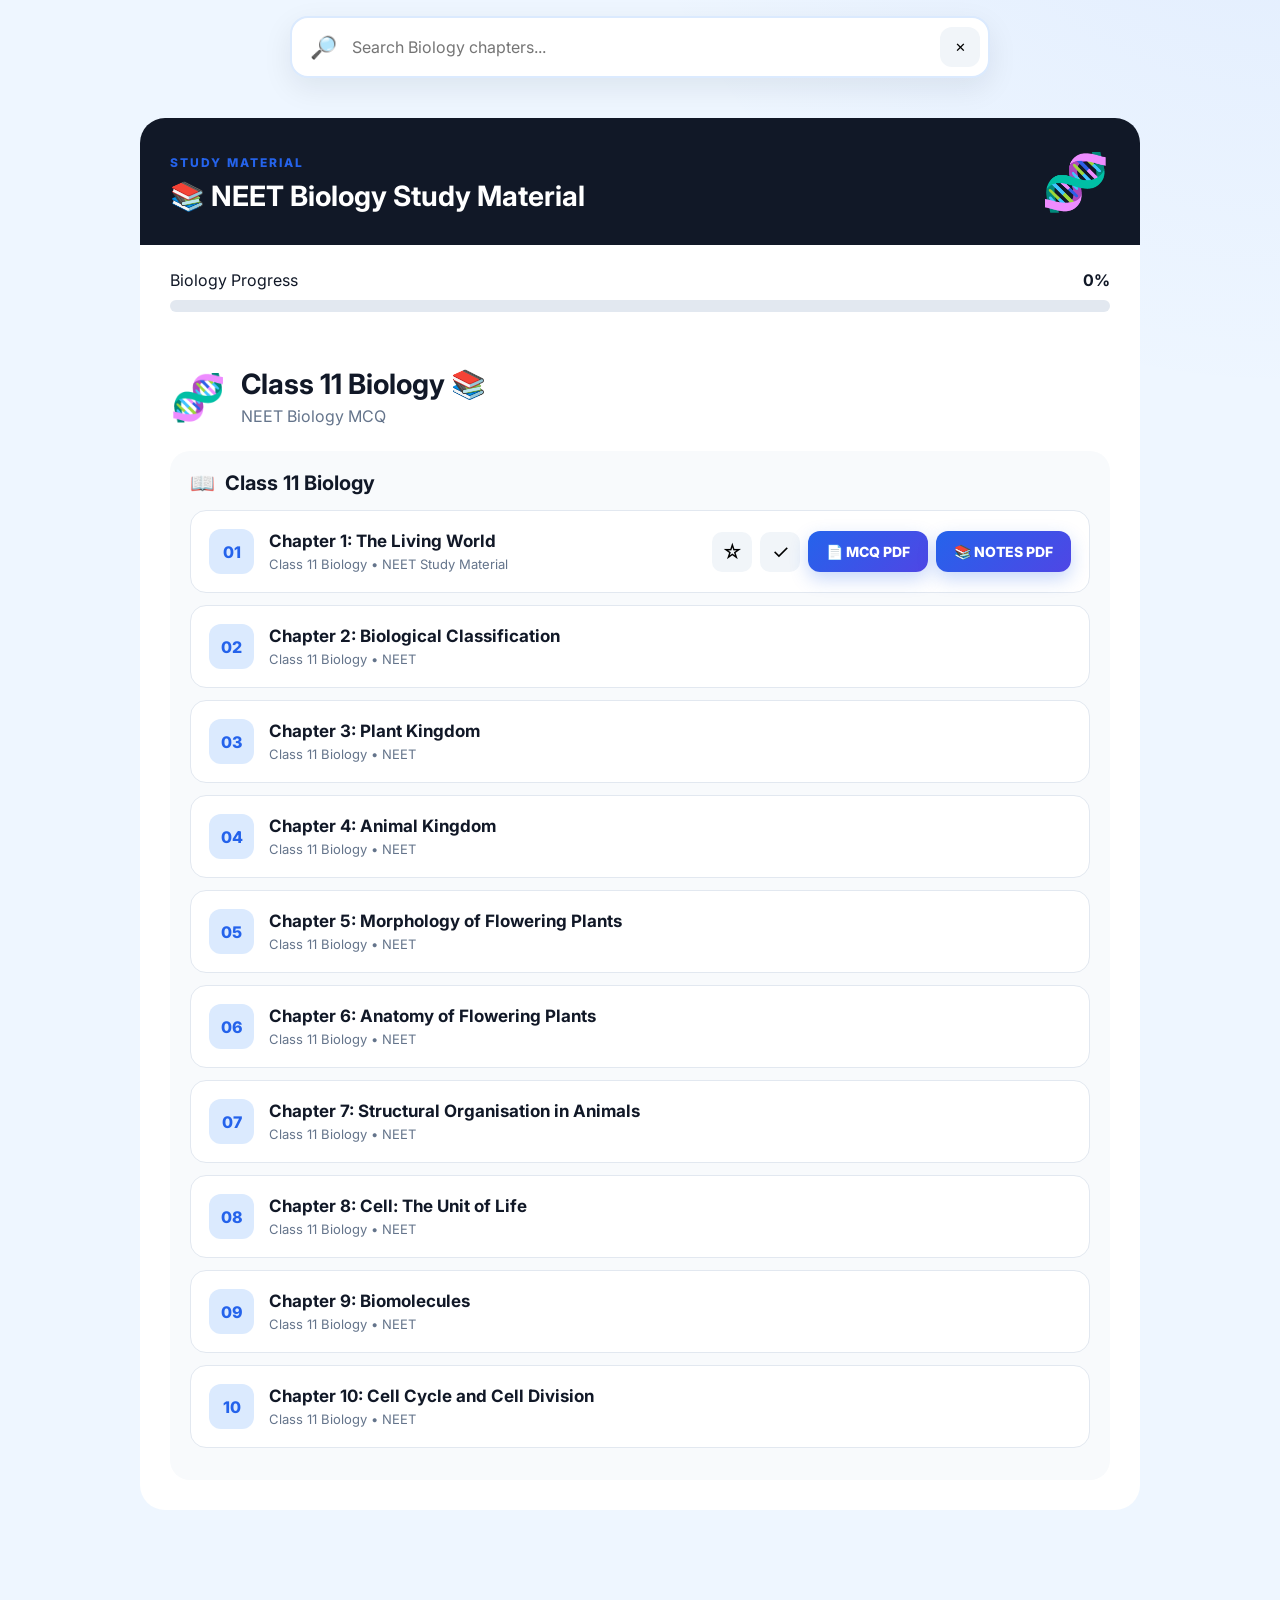
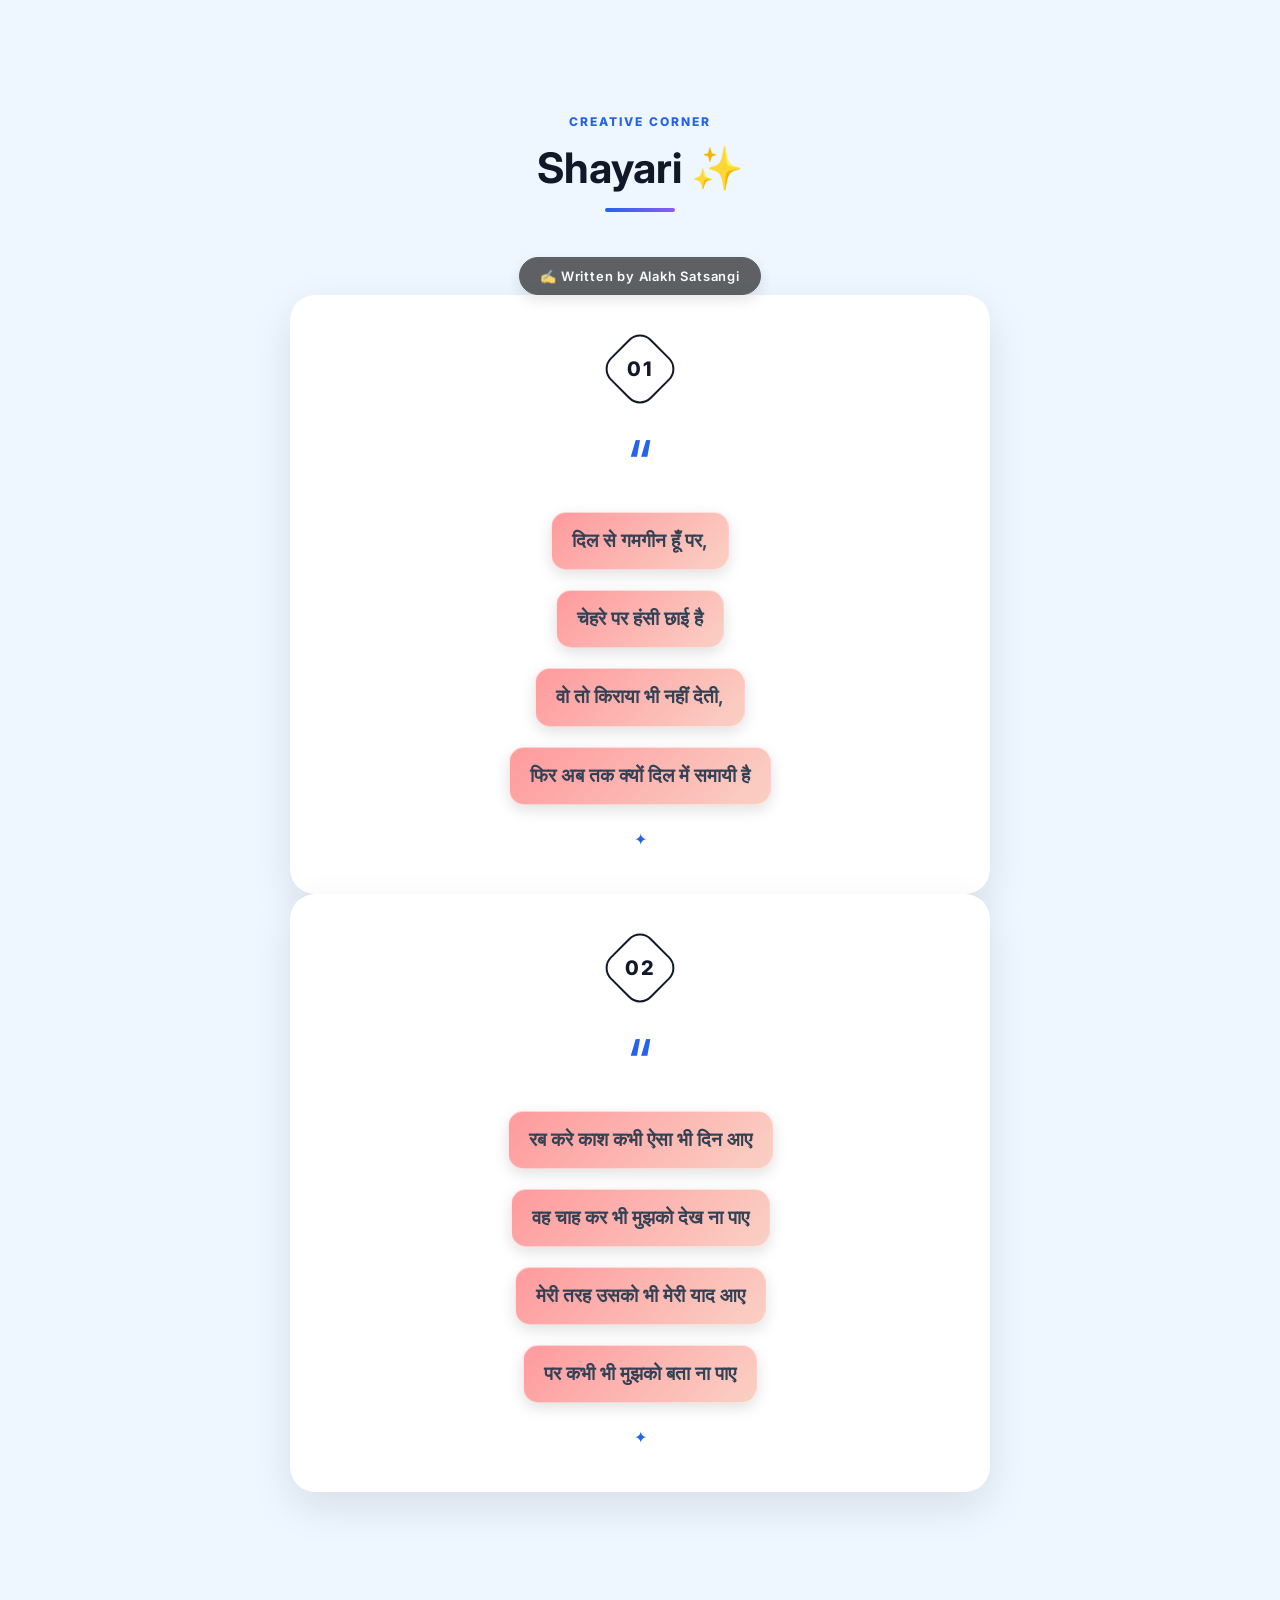
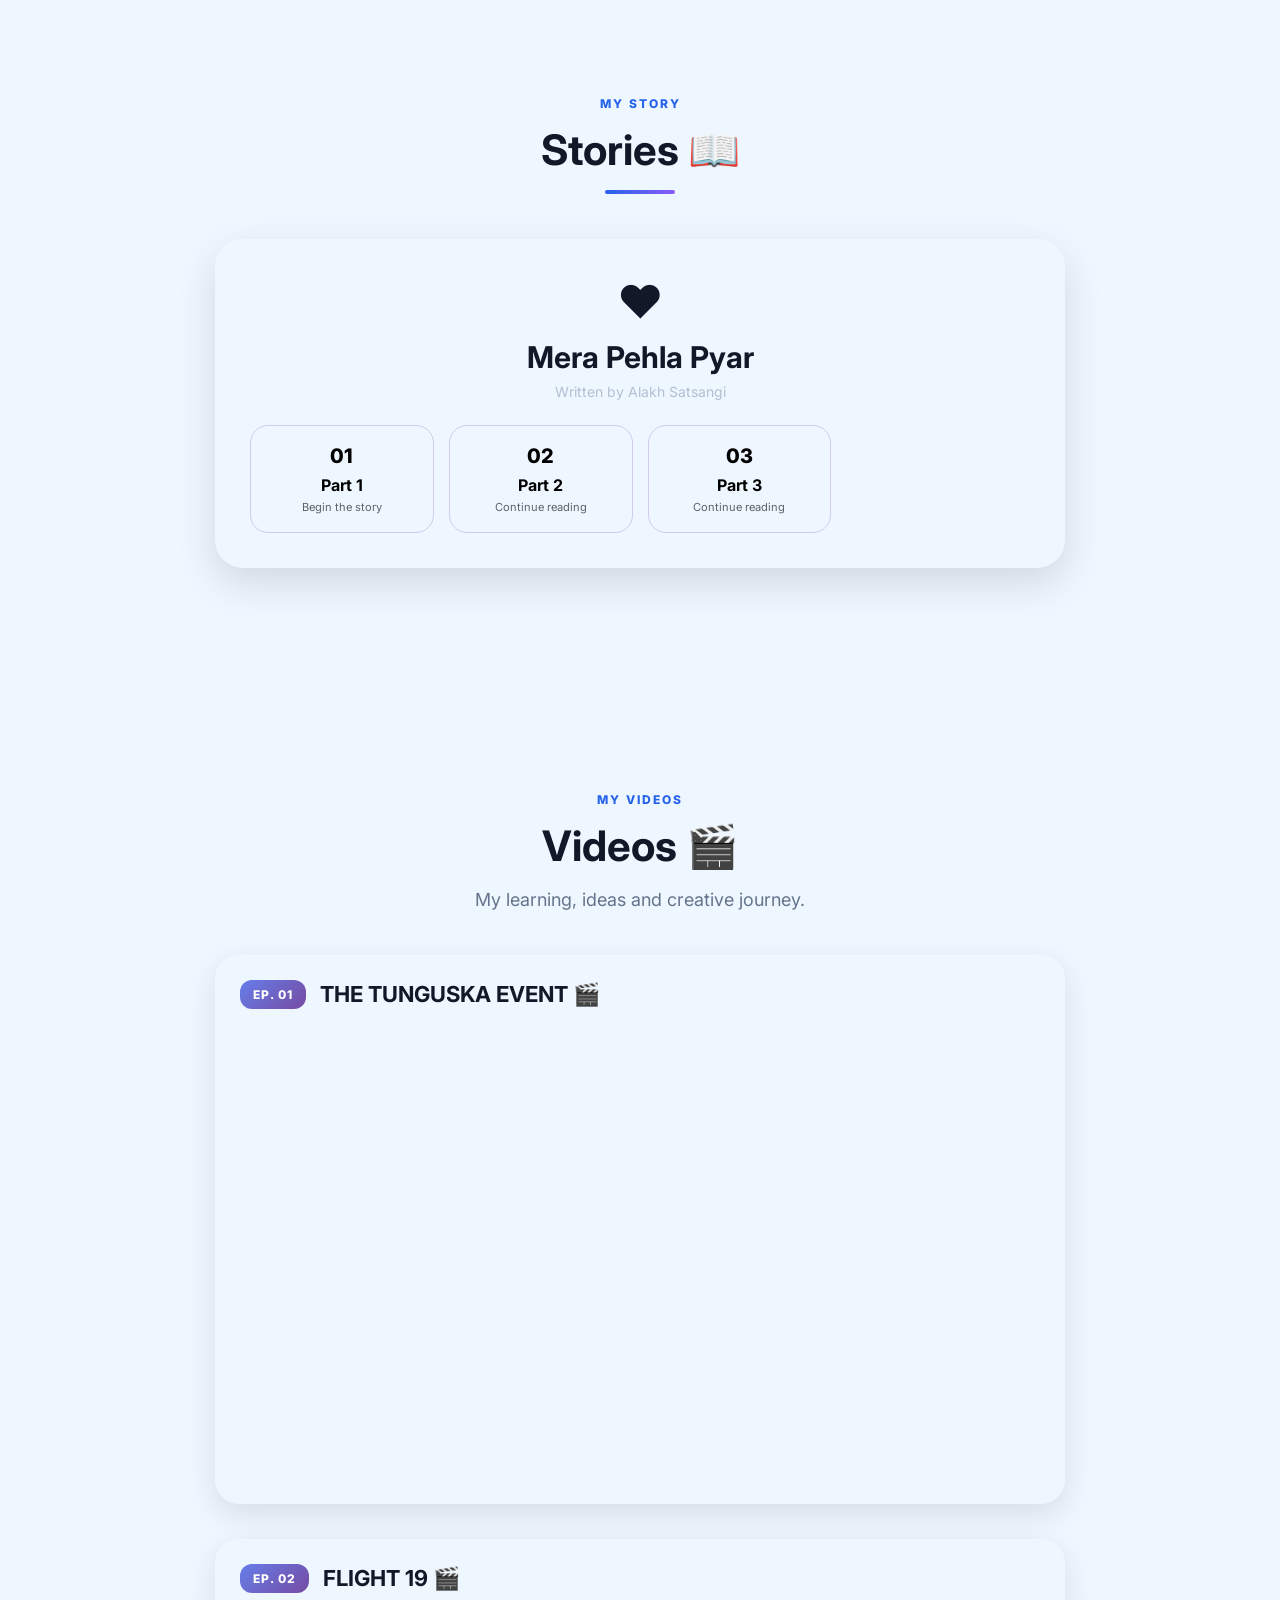
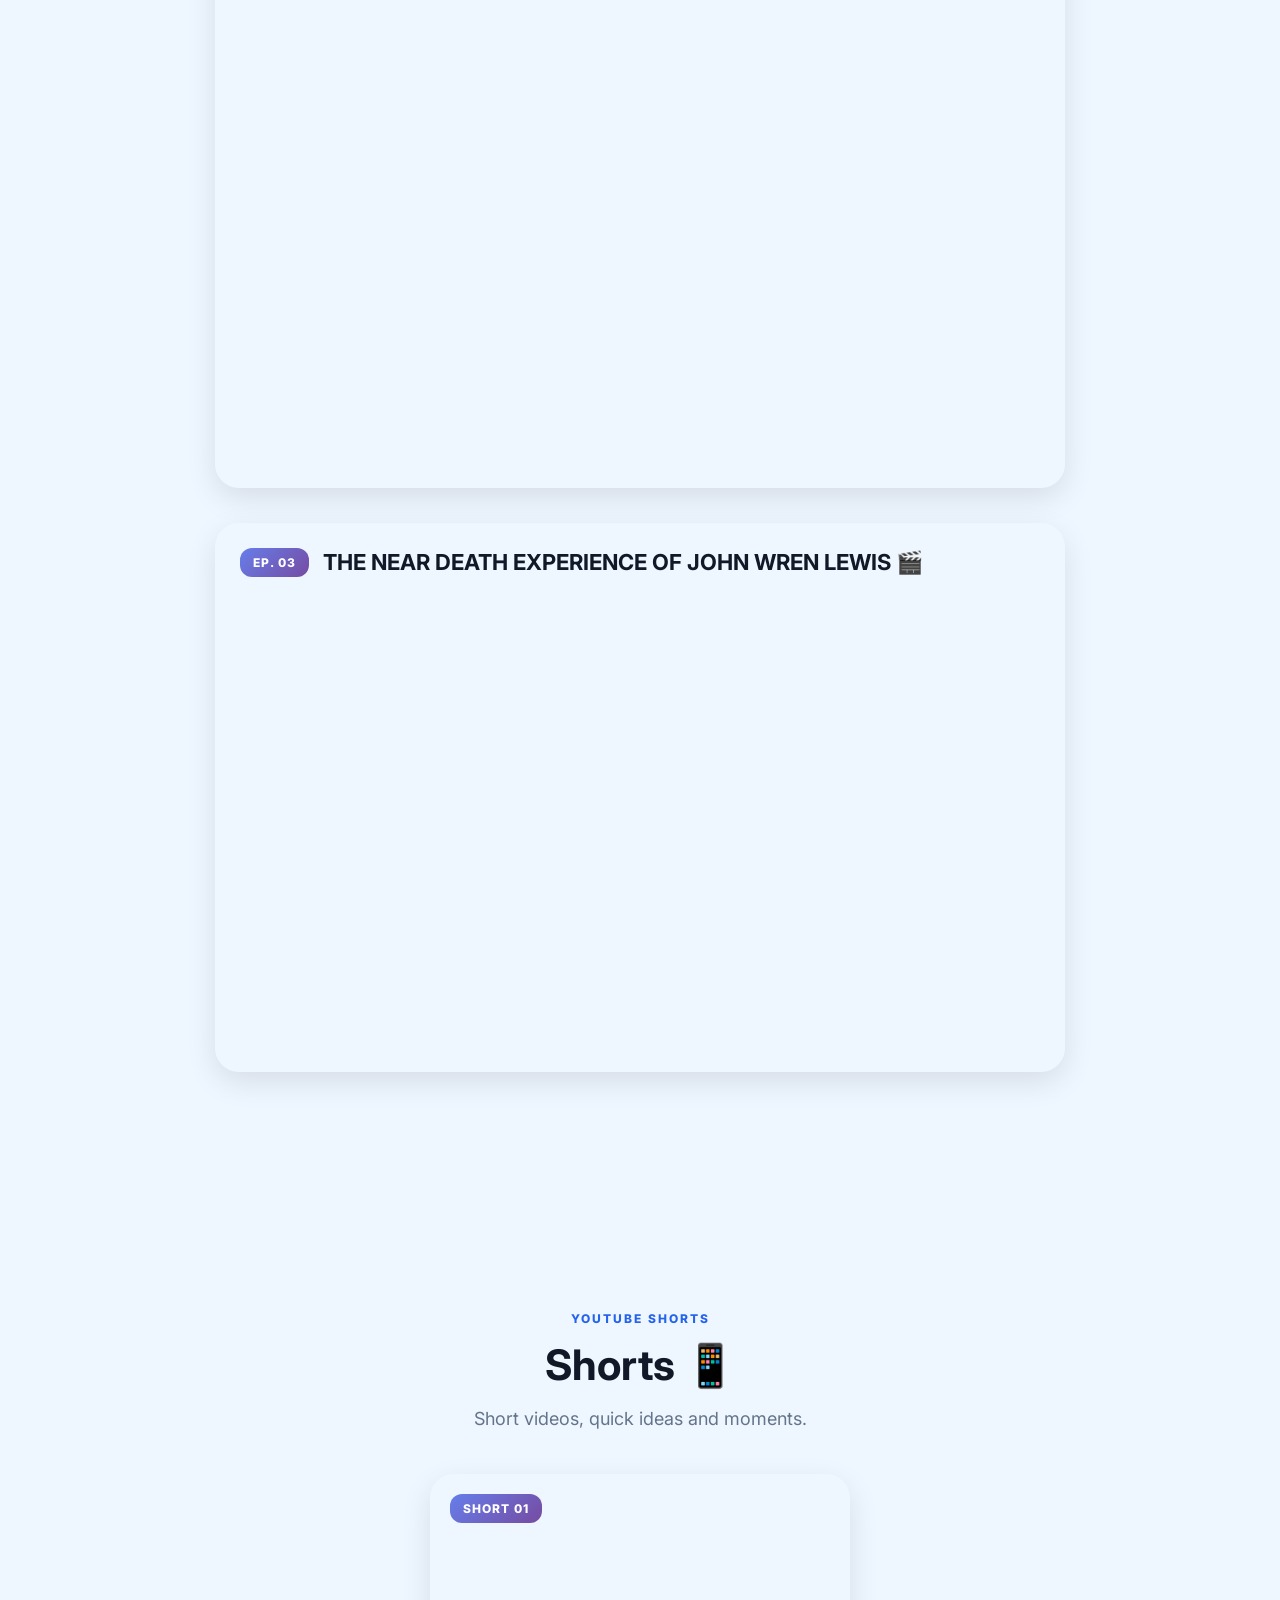
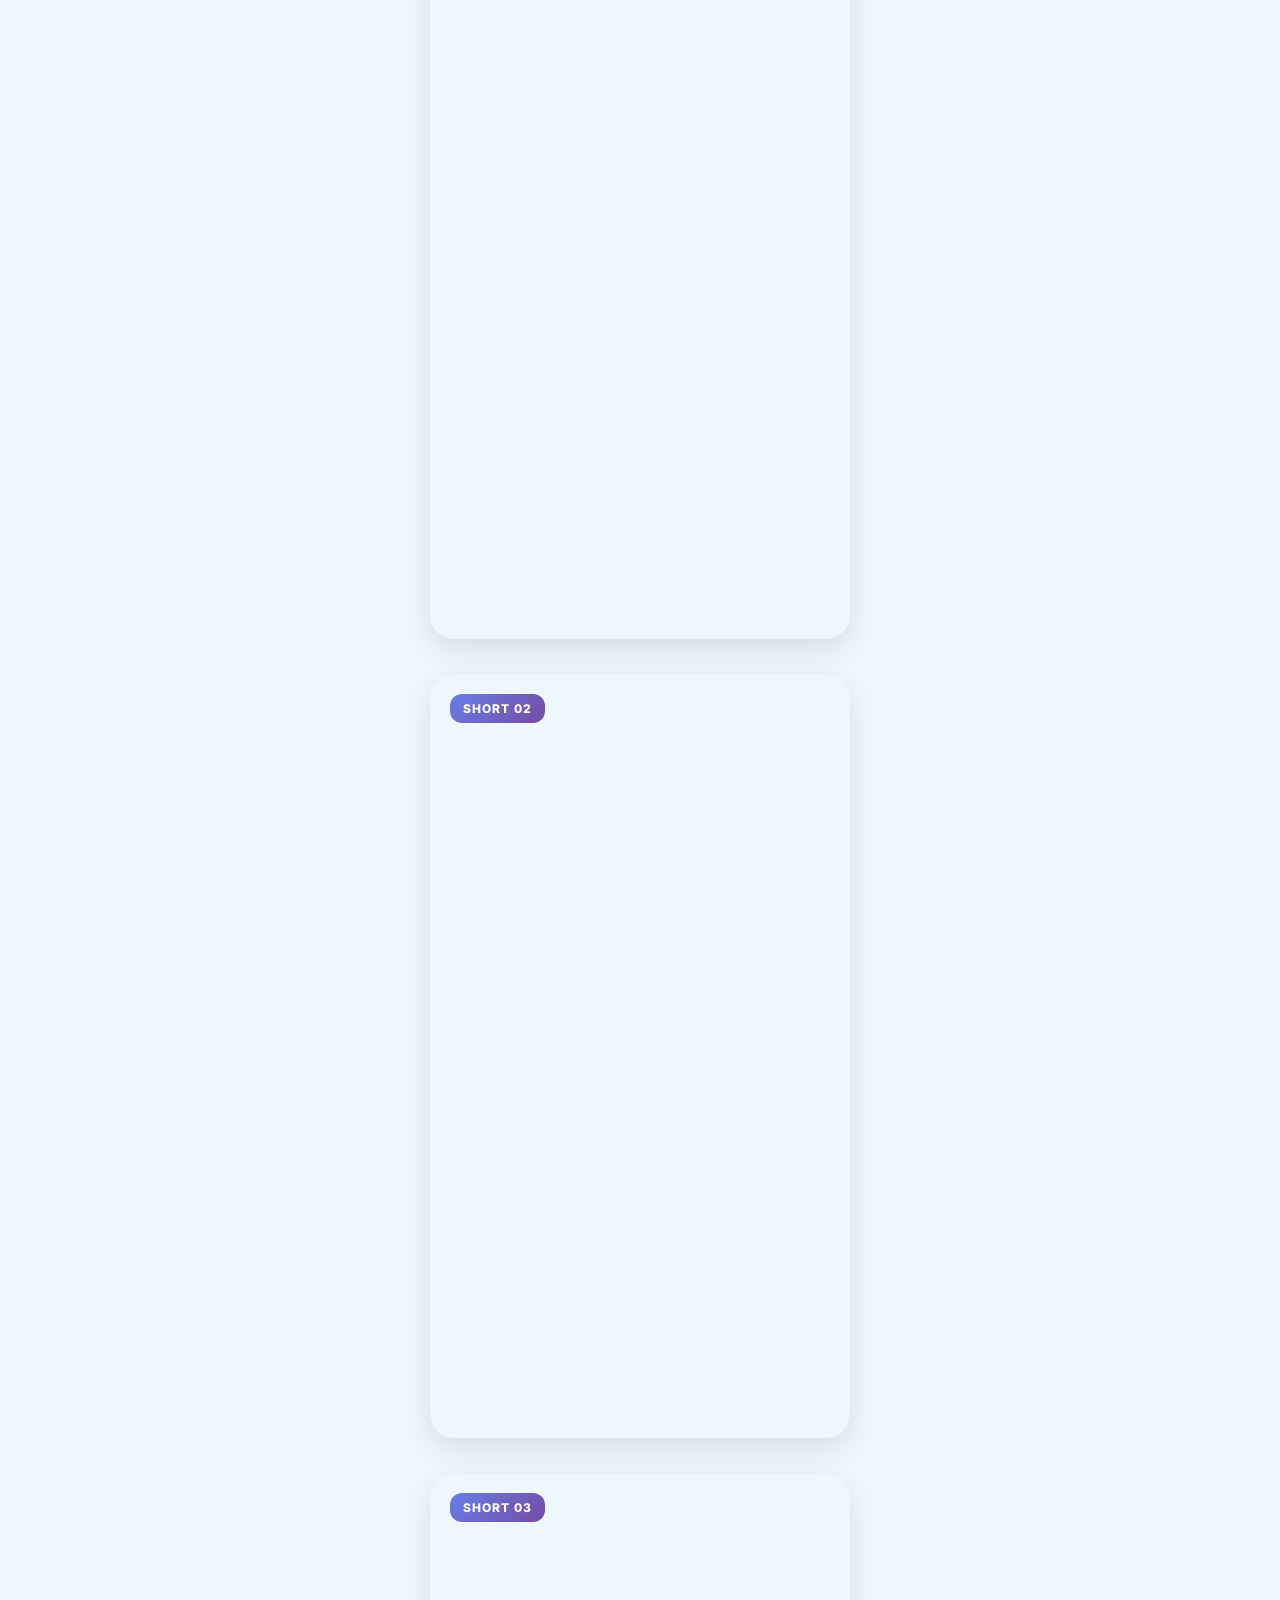
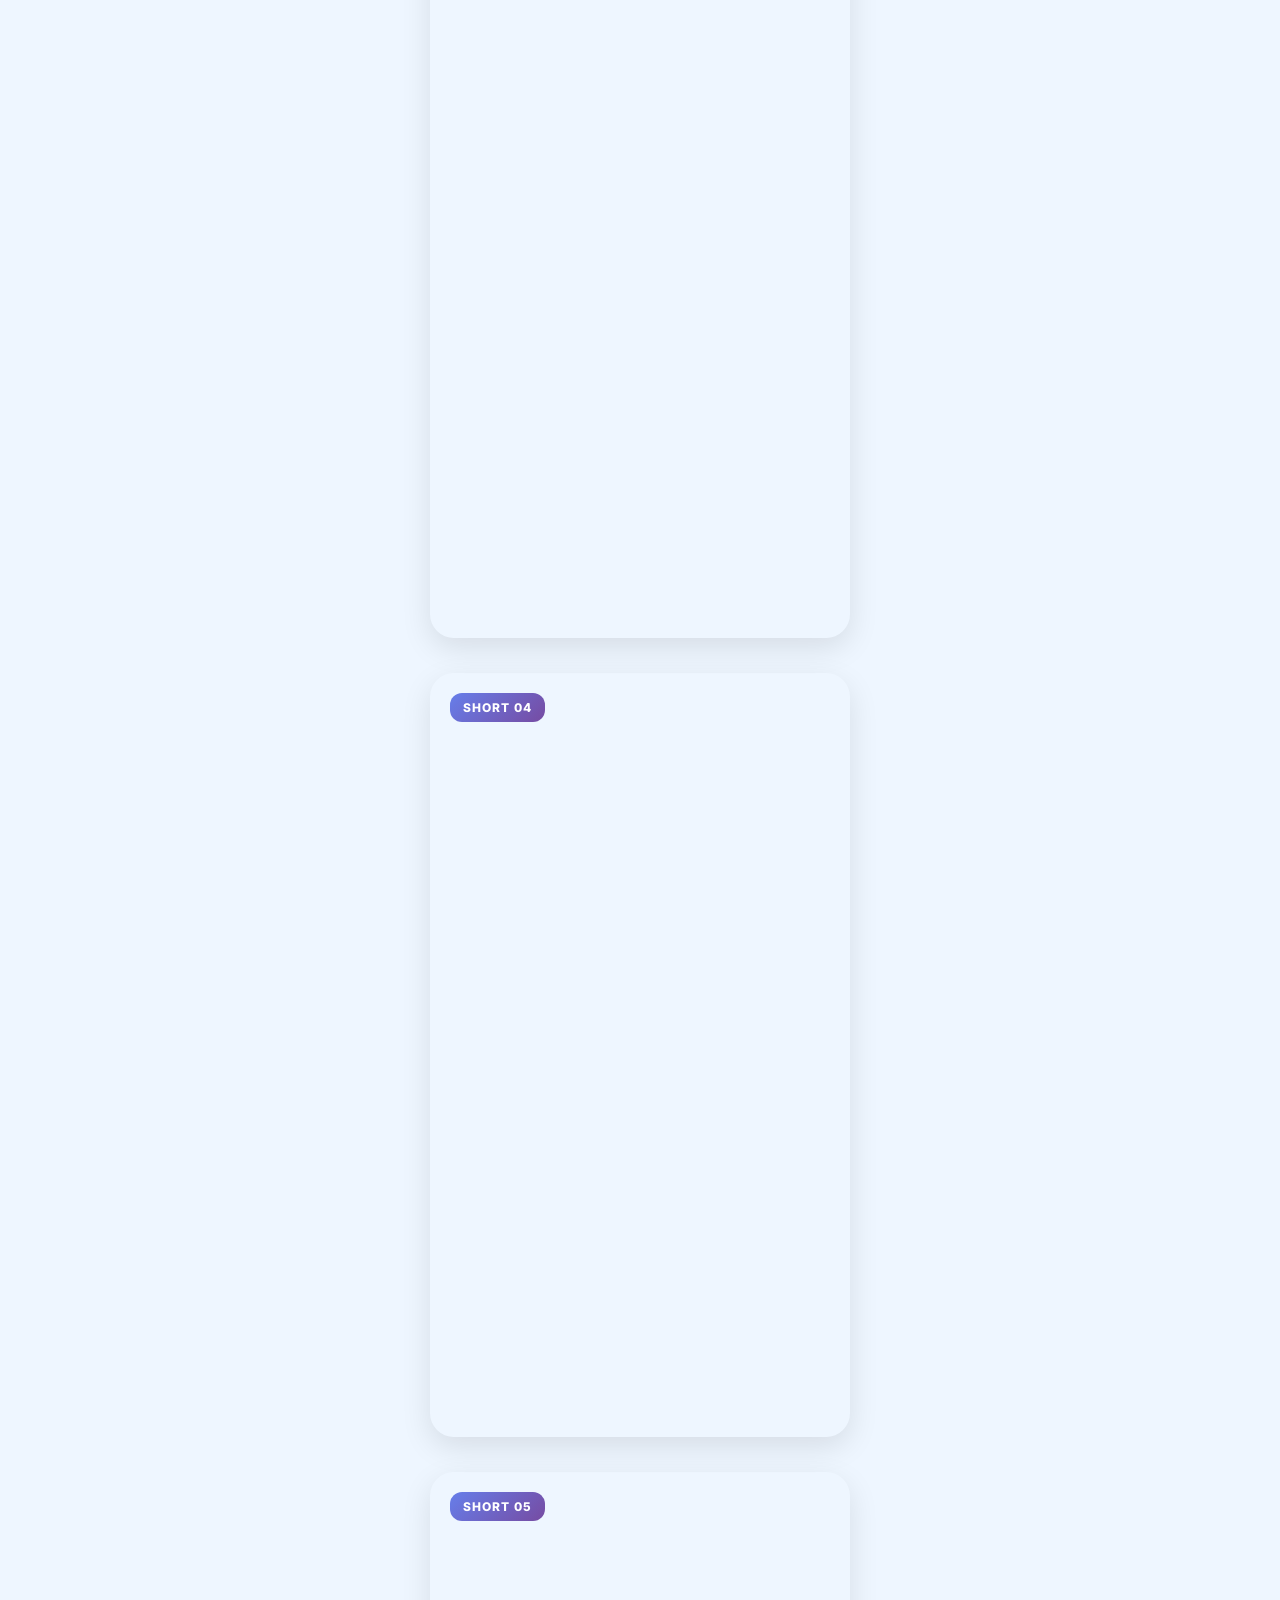
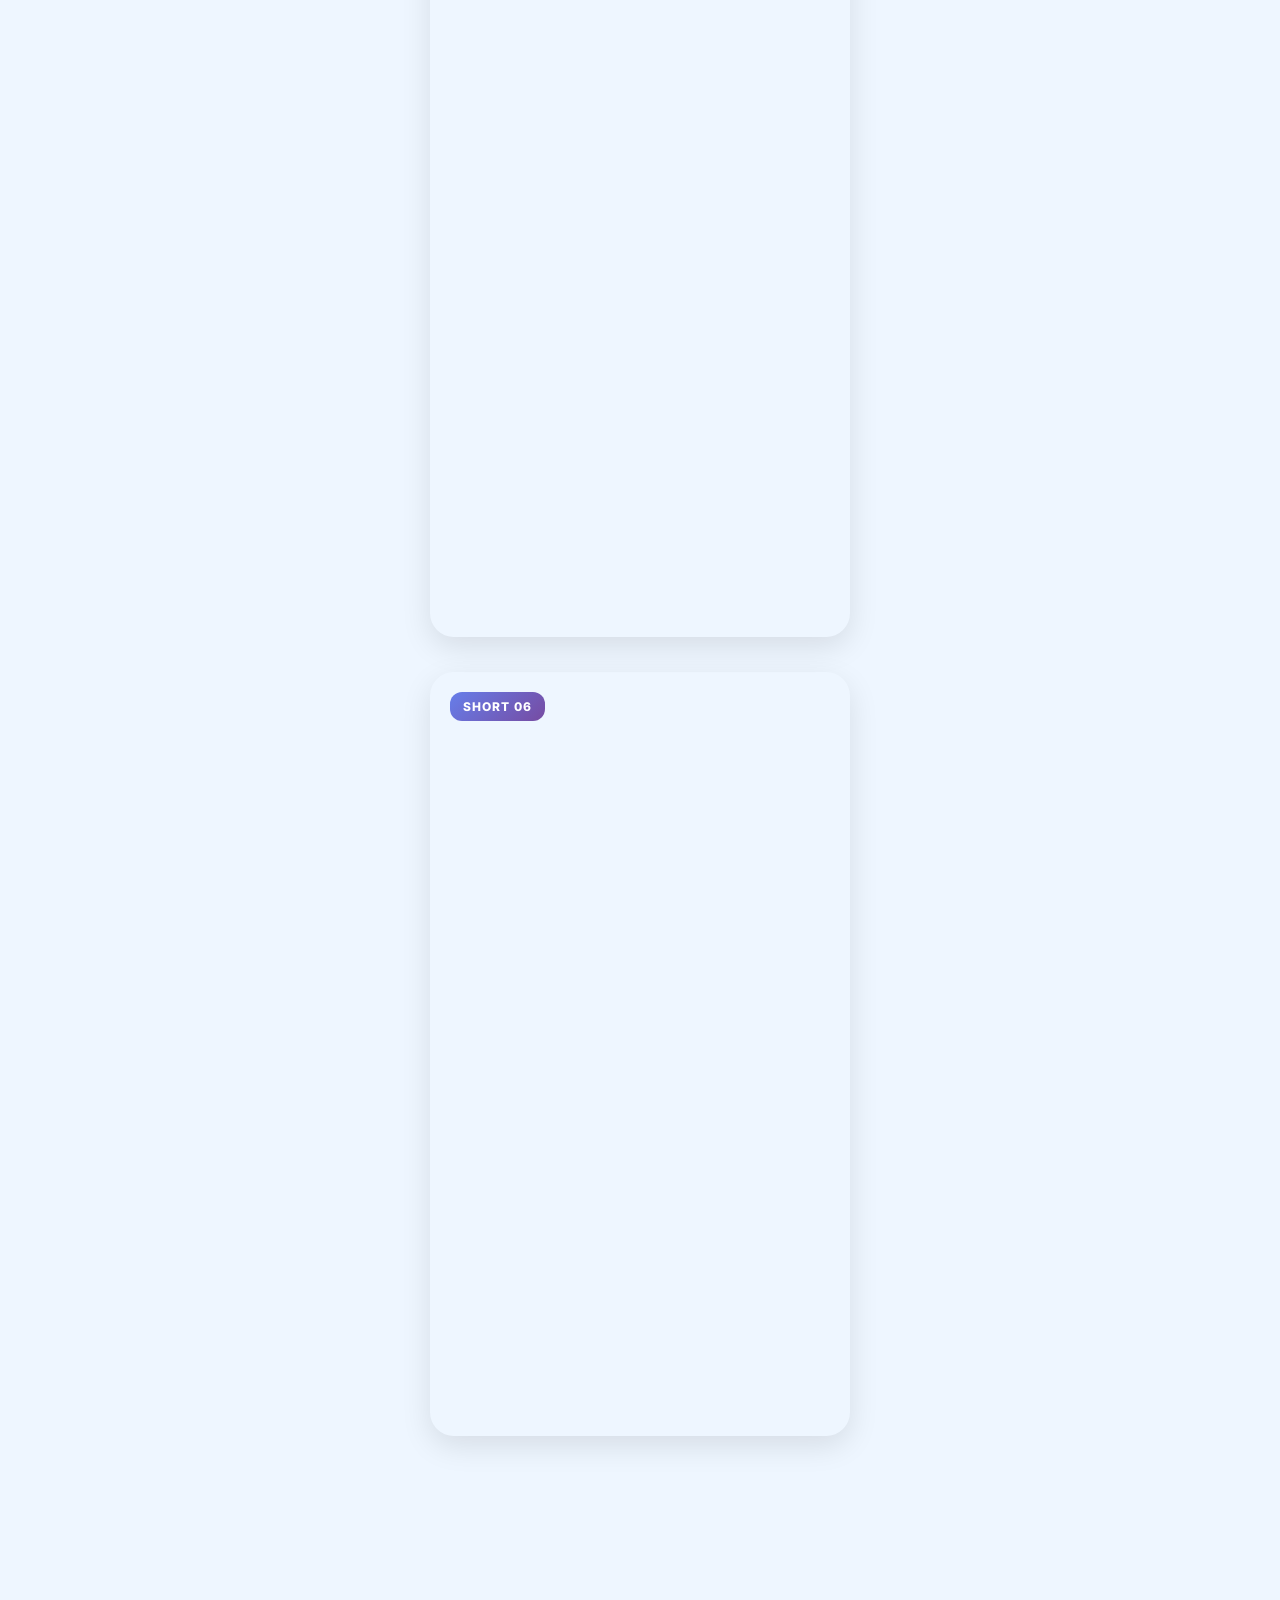
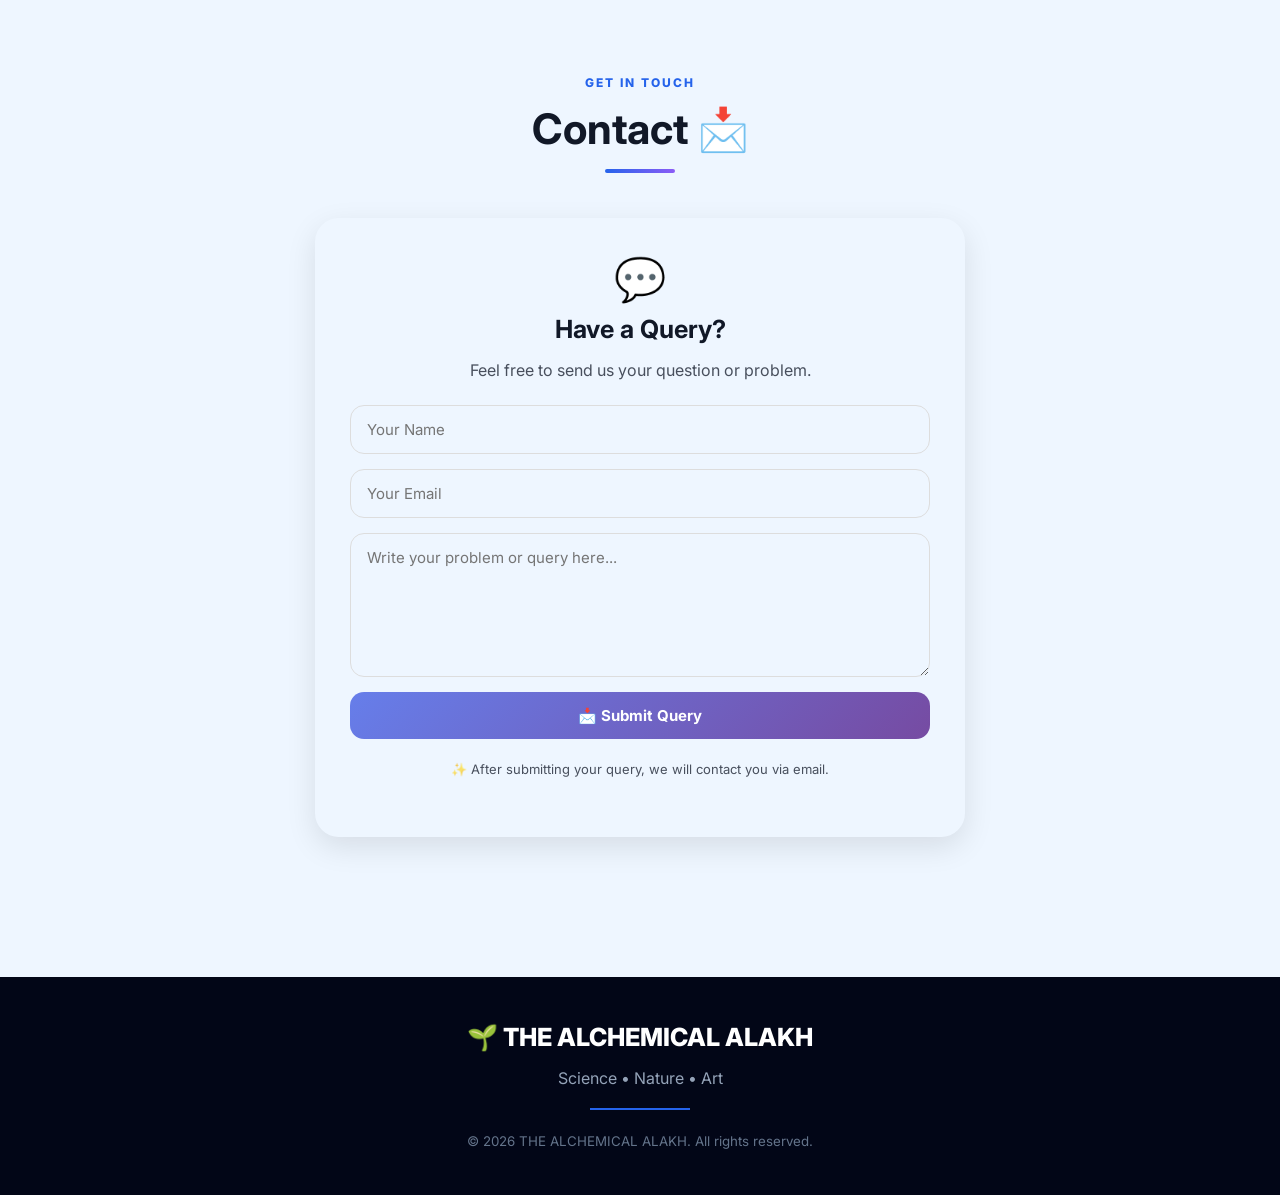
==== commit f5dc4437: "Add files via upload" ====
--- a/index.html
+++ b/index.html
@@ -1084,63 +1084,208 @@
 </section>
 
 
-<!-- ================= STORY ================= -->
-
-<section id="story"
-         class="section dark-section">
-
+
+ <!-- ================= STORY ================= -->
+
+<section id="story" class="section story-section">
 
     <div class="section-heading">
 
-        <span class="section-tag">
-
-            MY CREATIVE SPACE
-
-        </span>
-
-
-        <h2>
-
-            Story 📖
-
-        </h2>
-
+        <span class="section-tag">MY STORY</span>
+
+        <h2>Stories 📖</h2>
 
         <div class="heading-line"></div>
 
     </div>
 
 
+    <!-- ================= STORY CARD ================= -->
+
     <div class="story-card">
 
-        <div class="story-icon">
-
-            📚
-
-        </div>
-
-
-        <h3>
-
-            Story
-
-        </h3>
-
-
-        <p>
-
-            Stories written by me.
-
-        </p>
-<span class="coming-soon">AVAILABLE SOON 🚀</span>
-        
-
-
-    </div>
+        <div class="story-header">
+
+            <div class="story-icon">
+                ❤️
+            </div>
+
+            <h3>Mera Pehla Pyar</h3>
+
+            <p>Written by Alakh Satsangi</p>
+
+        </div>
+
+
+        <!-- ================= PART OPTIONS ================= -->
+
+        <div class="story-parts">
+
+            <!-- PART 1 -->
+
+            <button
+                type="button"
+                onclick="openStoryPart(1)">
+
+                <span>01</span>
+
+                <strong>Part 1</strong>
+
+                <small>Begin the story</small>
+
+            </button>
+
+
+            <!-- PART 2 -->
+
+            <button
+                type="button"
+                onclick="openStoryPart(2)">
+
+                <span>02</span>
+
+                <strong>Part 2</strong>
+
+                <small>Continue reading</small>
+
+            </button>
+
+
+            <!-- PART 3 -->
+
+            <button
+                type="button"
+                onclick="openStoryPart(3)">
+
+                <span>03</span>
+
+                <strong>Part 3</strong>
+
+                <small>Continue reading</small>
+
+            </button>
+
+        </div>
+
+    </div>
+
+
+    <!-- ================= STORY READER ================= -->
+
+    <div
+        id="storyReader"
+        class="story-reader">
+
+
+        <div class="book">
+
+
+            <!-- ================= BOOK TOP ================= -->
+
+            <div class="book-top">
+
+                <span id="currentPart">
+                    PART 1
+                </span>
+
+
+                <button
+                    type="button"
+                    class="close-story"
+                    onclick="closeStory()"
+                    title="Close Story">
+
+                    ✕
+
+                </button>
+
+            </div>
+
+
+            <!-- ================= STORY PAGE ================= -->
+
+            <div
+                class="book-page"
+                id="storyPage">
+
+
+                <!-- PAGE NUMBER -->
+
+                <div class="page-number">
+                    01
+                </div>
+
+
+                <!-- STORY TITLE -->
+
+                <h3 id="storyPartTitle">
+                    Mera Pehla Pyar — Part 1
+                </h3>
+
+
+                <!-- ================= STORY TEXT ================= -->
+
+                <div
+                    id="storyText"
+                    class="story-text">
+                </div>
+
+
+                <!-- ================= WRITTEN BY ================= -->
+
+                <div class="written-by">
+                    ✍️ Written by Alakh Satsangi
+                </div>
+
+
+            </div>
+
+
+            <!-- ================= BOOK NAVIGATION ================= -->
+
+            <div class="book-navigation">
+
+
+                <!-- PREVIOUS -->
+
+                <button
+                    type="button"
+                    id="prevStoryBtn"
+                    onclick="previousStoryPart()">
+
+                    ← Previous
+
+                </button>
+
+
+                <!-- PART INDICATOR -->
+
+                <span id="partIndicator">
+                    1 / 3
+                </span>
+
+
+                <!-- NEXT -->
+
+                <button
+                    type="button"
+                    id="nextStoryBtn"
+                    onclick="nextStoryPart()">
+
+                    Next →
+
+                </button>
+
+
+            </div>
+
+
+        </div>
+
+    </div>
+
 
 </section>
-
-
 
 <section id="videos" class="section">
 
--- a/style.css
+++ b/style.css
@@ -1430,3 +1430,322 @@
     opacity: 0.7;
 }
 
+/* ================= STORY DESIGN ================= */
+
+.story-section {
+    padding-bottom: 80px;
+}
+
+
+/* STORY CARD */
+
+.story-card {
+    max-width: 850px;
+    margin: 40px auto;
+    padding: 35px;
+    border-radius: 28px;
+    background: var(--card-bg);
+    box-shadow: 0 15px 40px rgba(0, 0, 0, 0.12);
+    text-align: center;
+}
+
+
+/* STORY HEADER */
+
+.story-icon {
+    font-size: 45px;
+    margin-bottom: 10px;
+}
+
+.story-header h3 {
+    margin: 5px 0;
+    font-size: 30px;
+}
+
+.story-header p {
+    margin: 8px 0 25px;
+    opacity: 0.65;
+    font-size: 14px;
+}
+
+
+/* PART BUTTONS */
+
+.story-parts {
+    display: grid;
+    grid-template-columns: repeat(4, 1fr);
+    gap: 15px;
+}
+
+.story-parts button {
+    border: 1px solid rgba(118, 75, 162, 0.25);
+    background: transparent;
+    border-radius: 18px;
+    padding: 18px 10px;
+    cursor: pointer;
+    transition: 0.3s ease;
+    font-family: inherit;
+}
+
+.story-parts button:hover {
+    transform: translateY(-5px);
+    box-shadow: 0 10px 25px rgba(0, 0, 0, 0.12);
+}
+
+.story-parts span {
+    display: block;
+    font-size: 20px;
+    font-weight: 800;
+    margin-bottom: 7px;
+}
+
+.story-parts strong {
+    display: block;
+    font-size: 16px;
+}
+
+.story-parts small {
+    display: block;
+    margin-top: 5px;
+    opacity: 0.6;
+}
+
+
+/* STORY READER */
+
+.story-reader {
+    display: none;
+    max-width: 900px;
+    margin: 40px auto;
+}
+
+.story-reader.active {
+    display: block;
+}
+
+
+/* BOOK */
+
+.book {
+    position: relative;
+    padding: 30px;
+    border-radius: 12px 25px 25px 12px;
+    background: #f4ead5;
+    box-shadow:
+        -10px 10px 0 rgba(0, 0, 0, 0.08),
+        0 20px 45px rgba(0, 0, 0, 0.18);
+}
+
+
+/* BOOK TOP */
+
+.book-top {
+    display: flex;
+    align-items: center;
+    justify-content: space-between;
+    margin-bottom: 20px;
+    font-weight: 800;
+    letter-spacing: 2px;
+}
+
+.close-story {
+    width: 38px;
+    height: 38px;
+    border: none;
+    border-radius: 50%;
+    cursor: pointer;
+    background: rgba(0, 0, 0, 0.08);
+    font-size: 18px;
+}
+
+
+/* PAGE */
+
+.book-page {
+    position: relative;
+    min-height: 500px;
+    padding: 50px 55px;
+    background: #fffdf5;
+    border-radius: 5px 15px 15px 5px;
+
+    box-shadow:
+        inset 8px 0 15px rgba(0, 0, 0, 0.04),
+        0 3px 10px rgba(0, 0, 0, 0.08);
+
+    transform-origin: left center;
+
+    overflow: hidden;
+}
+
+
+/* PAGE LINES */
+
+.book-page::before {
+    content: "";
+    position: absolute;
+    inset: 0;
+
+    background-image:
+        linear-gradient(
+            rgba(120, 120, 120, 0.10) 1px,
+            transparent 1px
+        );
+
+    background-size: 100% 32px;
+
+    pointer-events: none;
+}
+
+
+/* PAGE CONTENT */
+
+.book-page > * {
+    position: relative;
+    z-index: 1;
+}
+
+.page-number {
+    position: absolute;
+    top: 20px;
+    right: 25px;
+    font-size: 13px;
+    opacity: 0.5;
+}
+
+
+#storyPartTitle {
+    text-align: center;
+    margin-bottom: 35px;
+    font-size: 25px;
+}
+
+
+/* STORY TEXT */
+
+.story-text {
+    text-align: left;
+    font-family: Georgia, "Times New Roman", serif;
+    font-size: 17px;
+    line-height: 2;
+    color: #29251f;
+
+    user-select: none;
+    -webkit-user-select: none;
+    -moz-user-select: none;
+}
+
+
+/* STORY PARAGRAPHS */
+
+.story-text p {
+    margin: 0 0 20px;
+}
+
+
+/* WRITTEN BY */
+
+.story-text + .written-by {
+    margin-top: 35px;
+}
+
+
+/* PAGE TURN */
+
+.page-turn {
+    animation: pageTurn 0.6s ease;
+}
+
+@keyframes pageTurn {
+
+    0% {
+        transform: perspective(1200px)
+                   rotateY(0deg);
+        opacity: 1;
+    }
+
+    45% {
+        transform: perspective(1200px)
+                   rotateY(-18deg);
+        opacity: 0.75;
+    }
+
+    100% {
+        transform: perspective(1200px)
+                   rotateY(0deg);
+        opacity: 1;
+    }
+
+}
+
+
+/* NAVIGATION */
+
+.book-navigation {
+    display: flex;
+    align-items: center;
+    justify-content: space-between;
+    margin-top: 25px;
+}
+
+.book-navigation button {
+    padding: 12px 22px;
+    border: none;
+    border-radius: 25px;
+    background: linear-gradient(
+        135deg,
+        #667eea,
+        #764ba2
+    );
+    color: white;
+    font-weight: 700;
+    cursor: pointer;
+    transition: 0.3s ease;
+}
+
+.book-navigation button:hover:not(:disabled) {
+    transform: translateY(-3px);
+}
+
+.book-navigation button:disabled {
+    opacity: 0.35;
+    cursor: not-allowed;
+}
+
+#partIndicator {
+    font-weight: 800;
+    opacity: 0.7;
+}
+
+
+/* MOBILE */
+
+@media (max-width: 700px) {
+
+    .story-card {
+        padding: 22px;
+    }
+
+    .story-parts {
+        grid-template-columns: repeat(2, 1fr);
+    }
+
+    .book {
+        padding: 15px;
+    }
+
+    .book-page {
+        min-height: 500px;
+        padding: 45px 25px;
+    }
+
+    #storyPartTitle {
+        font-size: 21px;
+    }
+
+    .story-text {
+        font-size: 16px;
+        line-height: 1.9;
+    }
+
+}
+
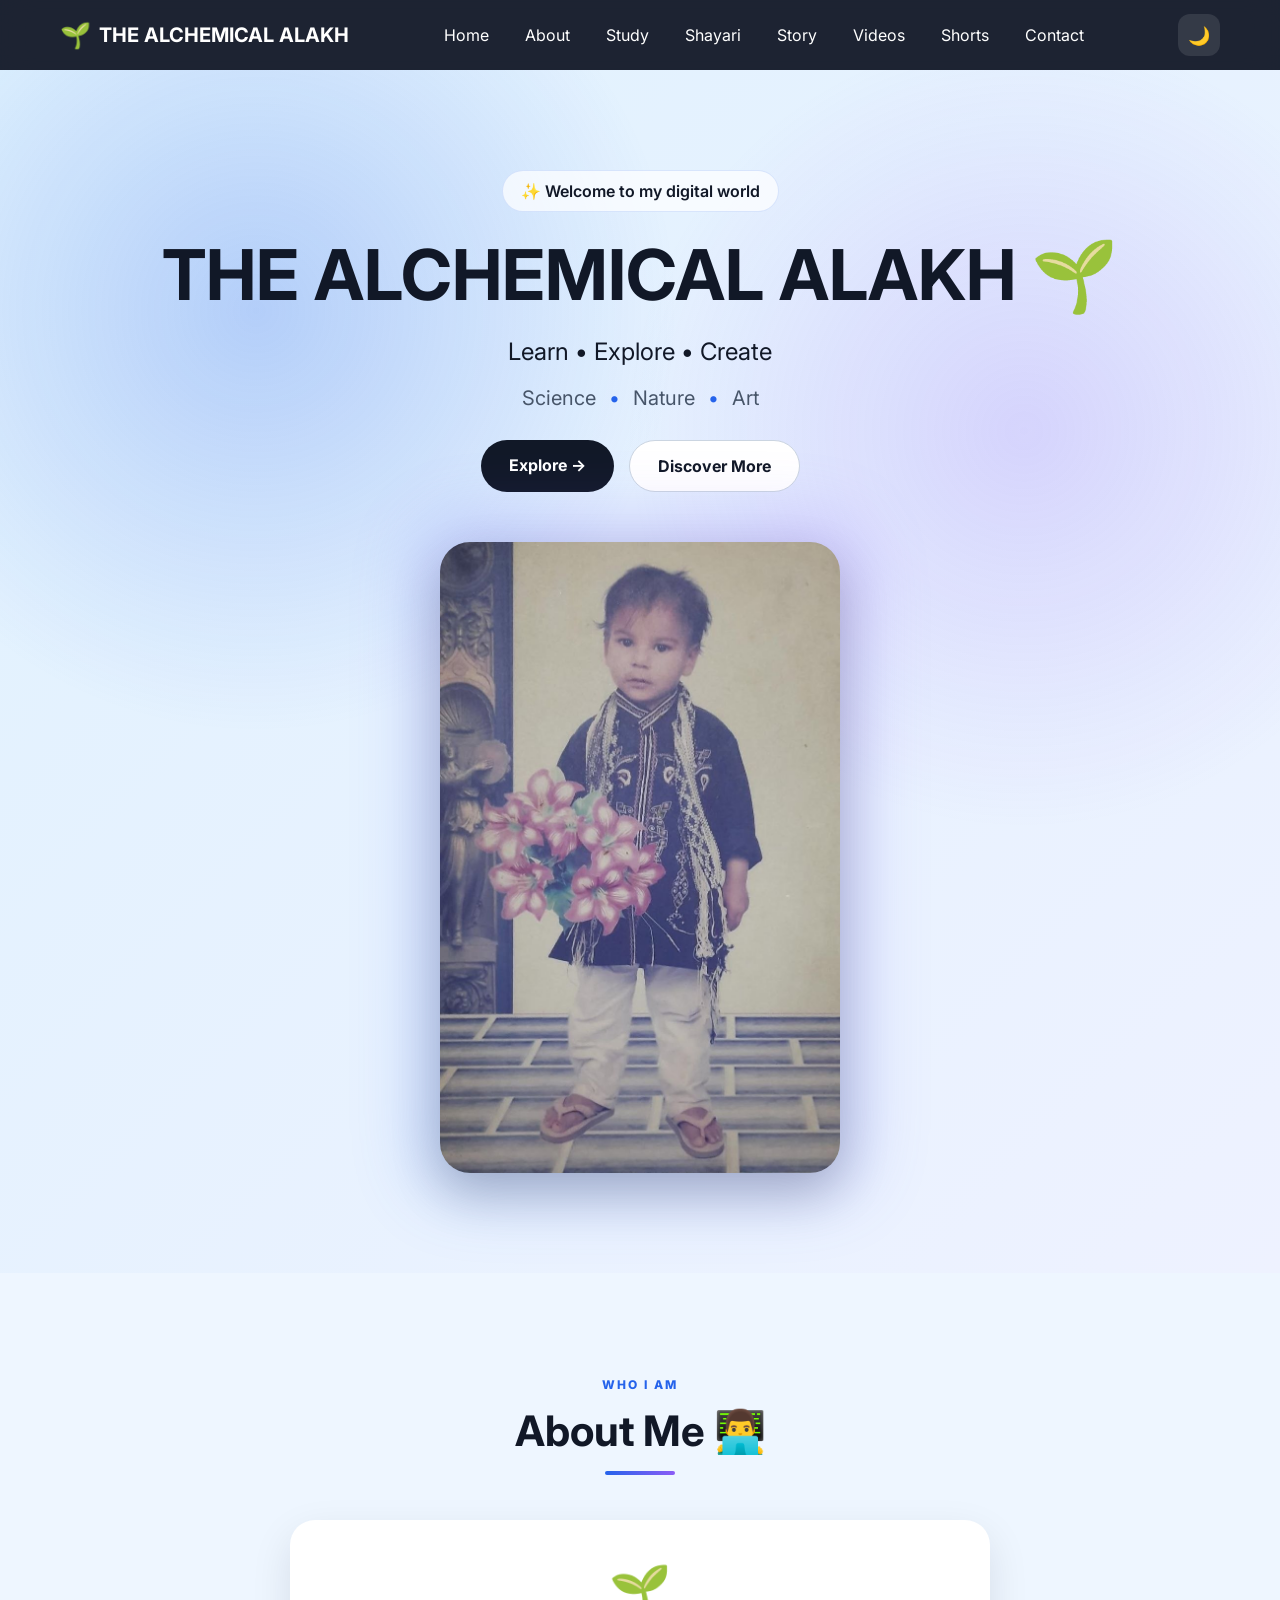
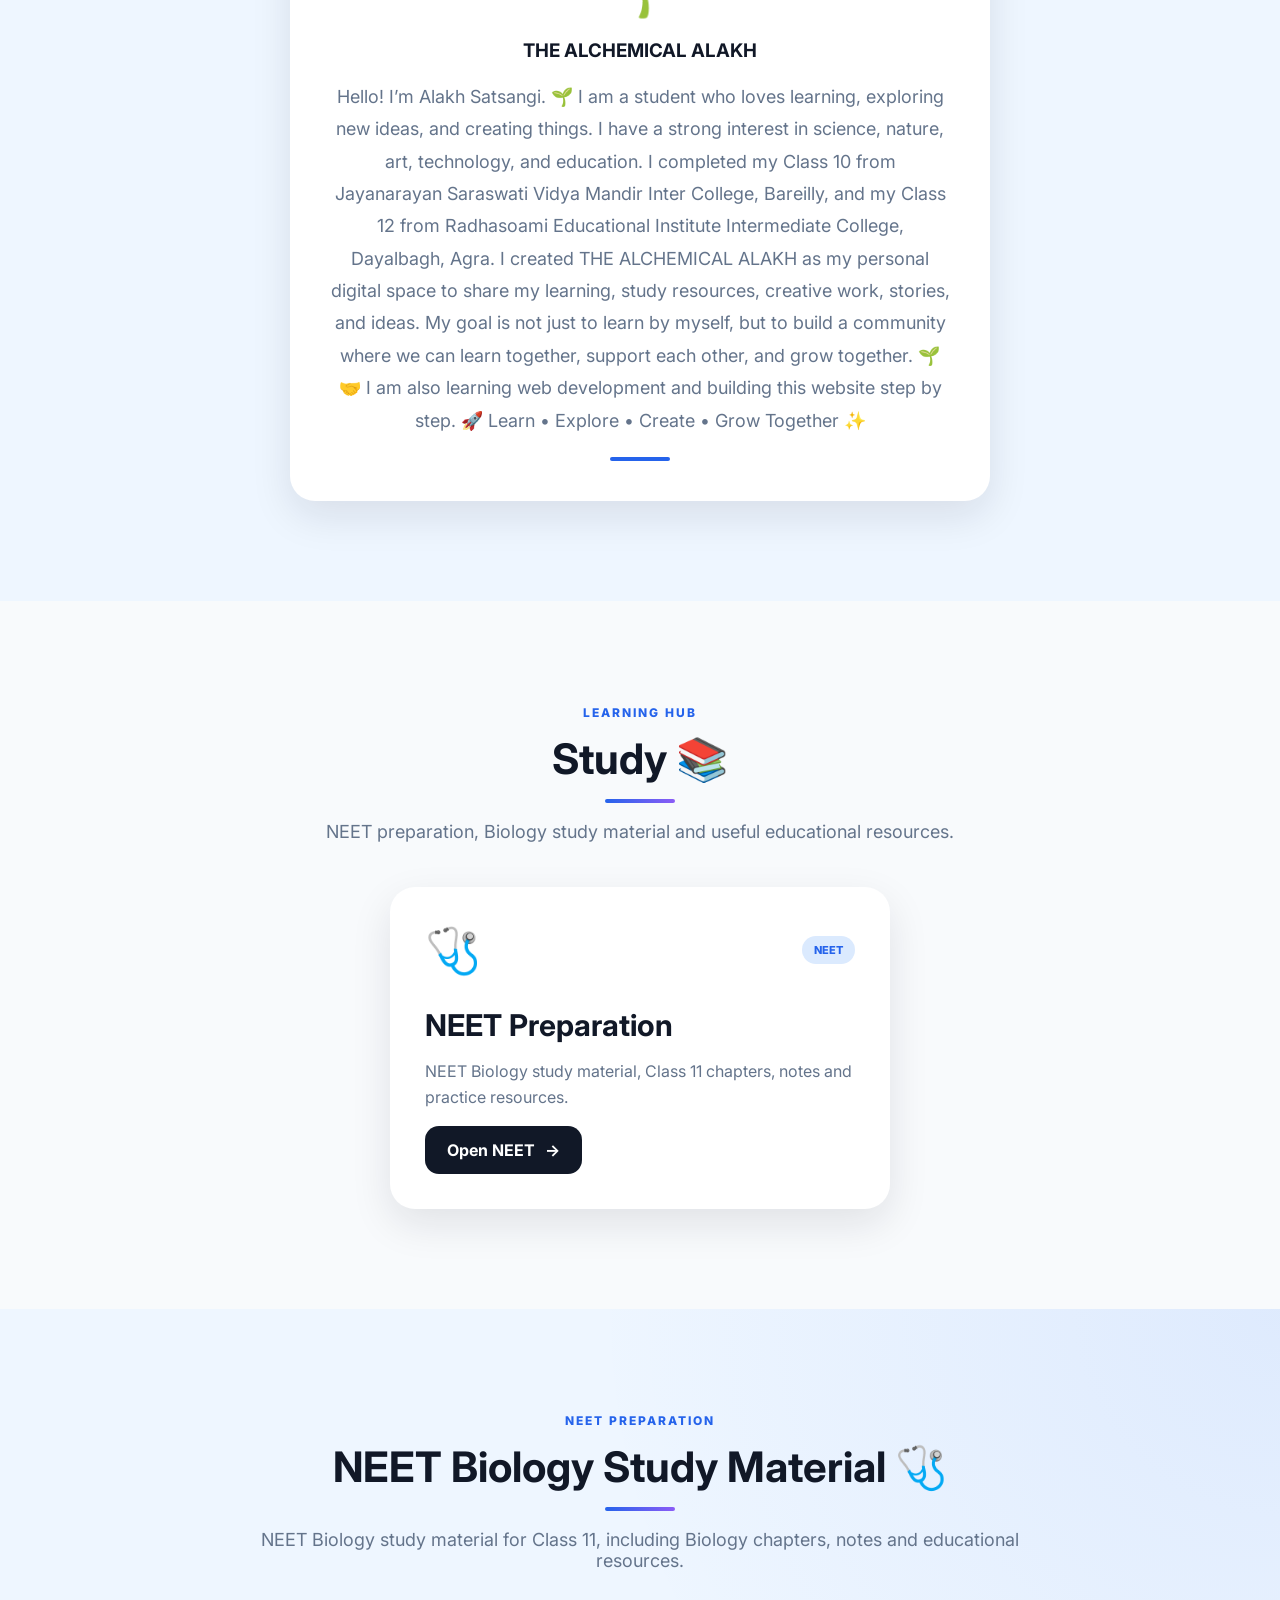
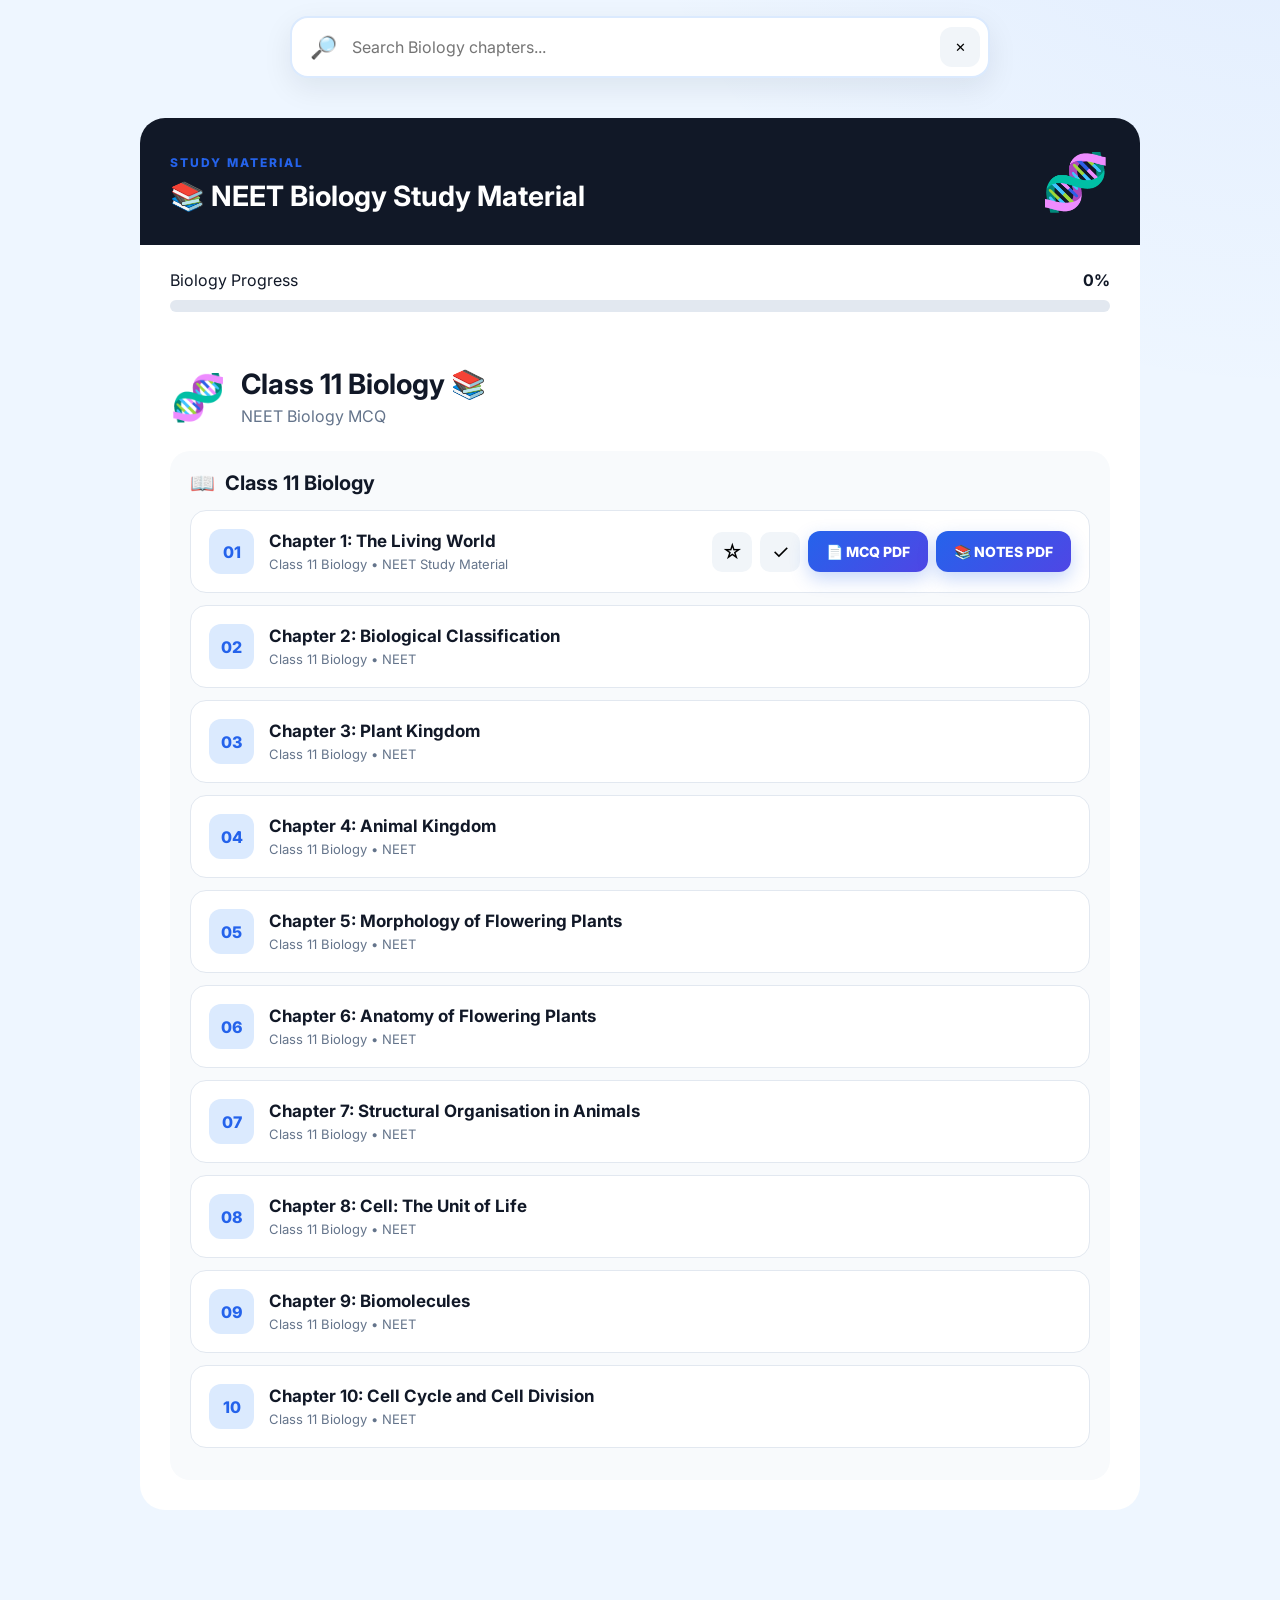
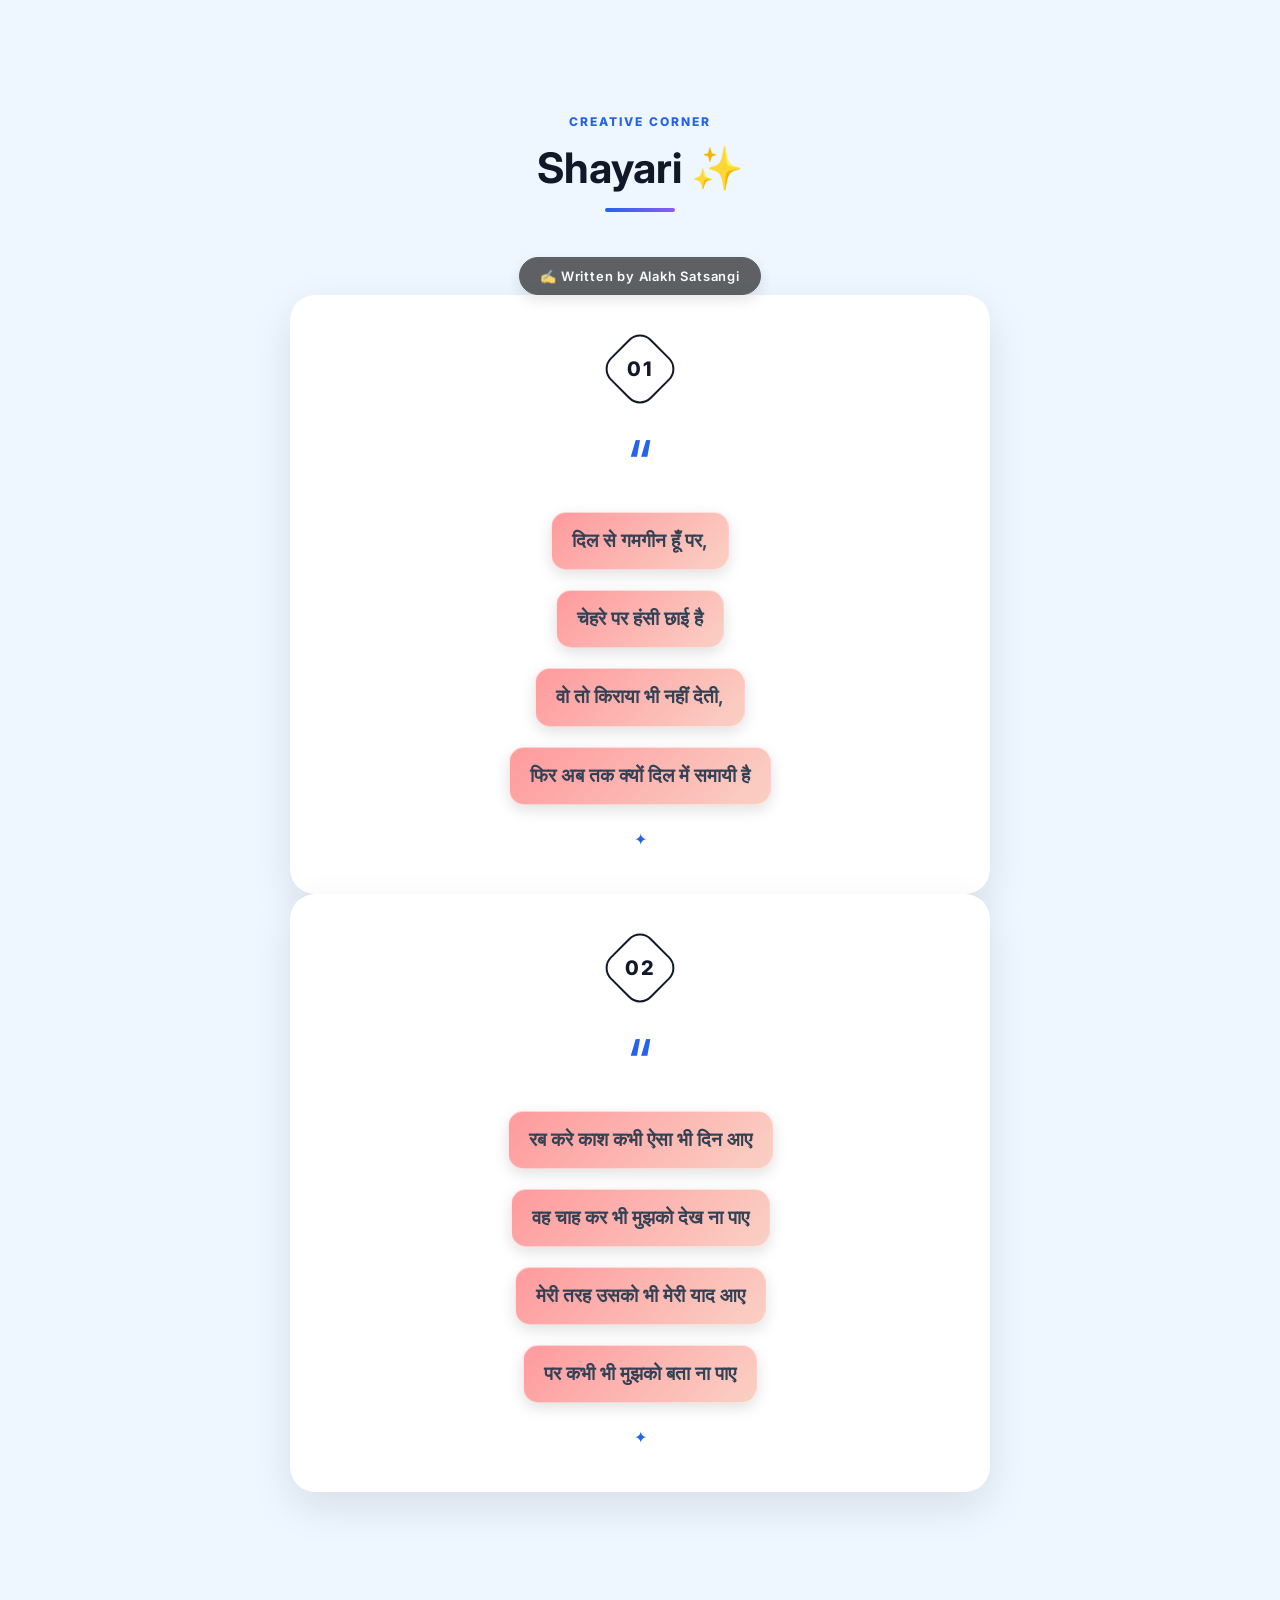
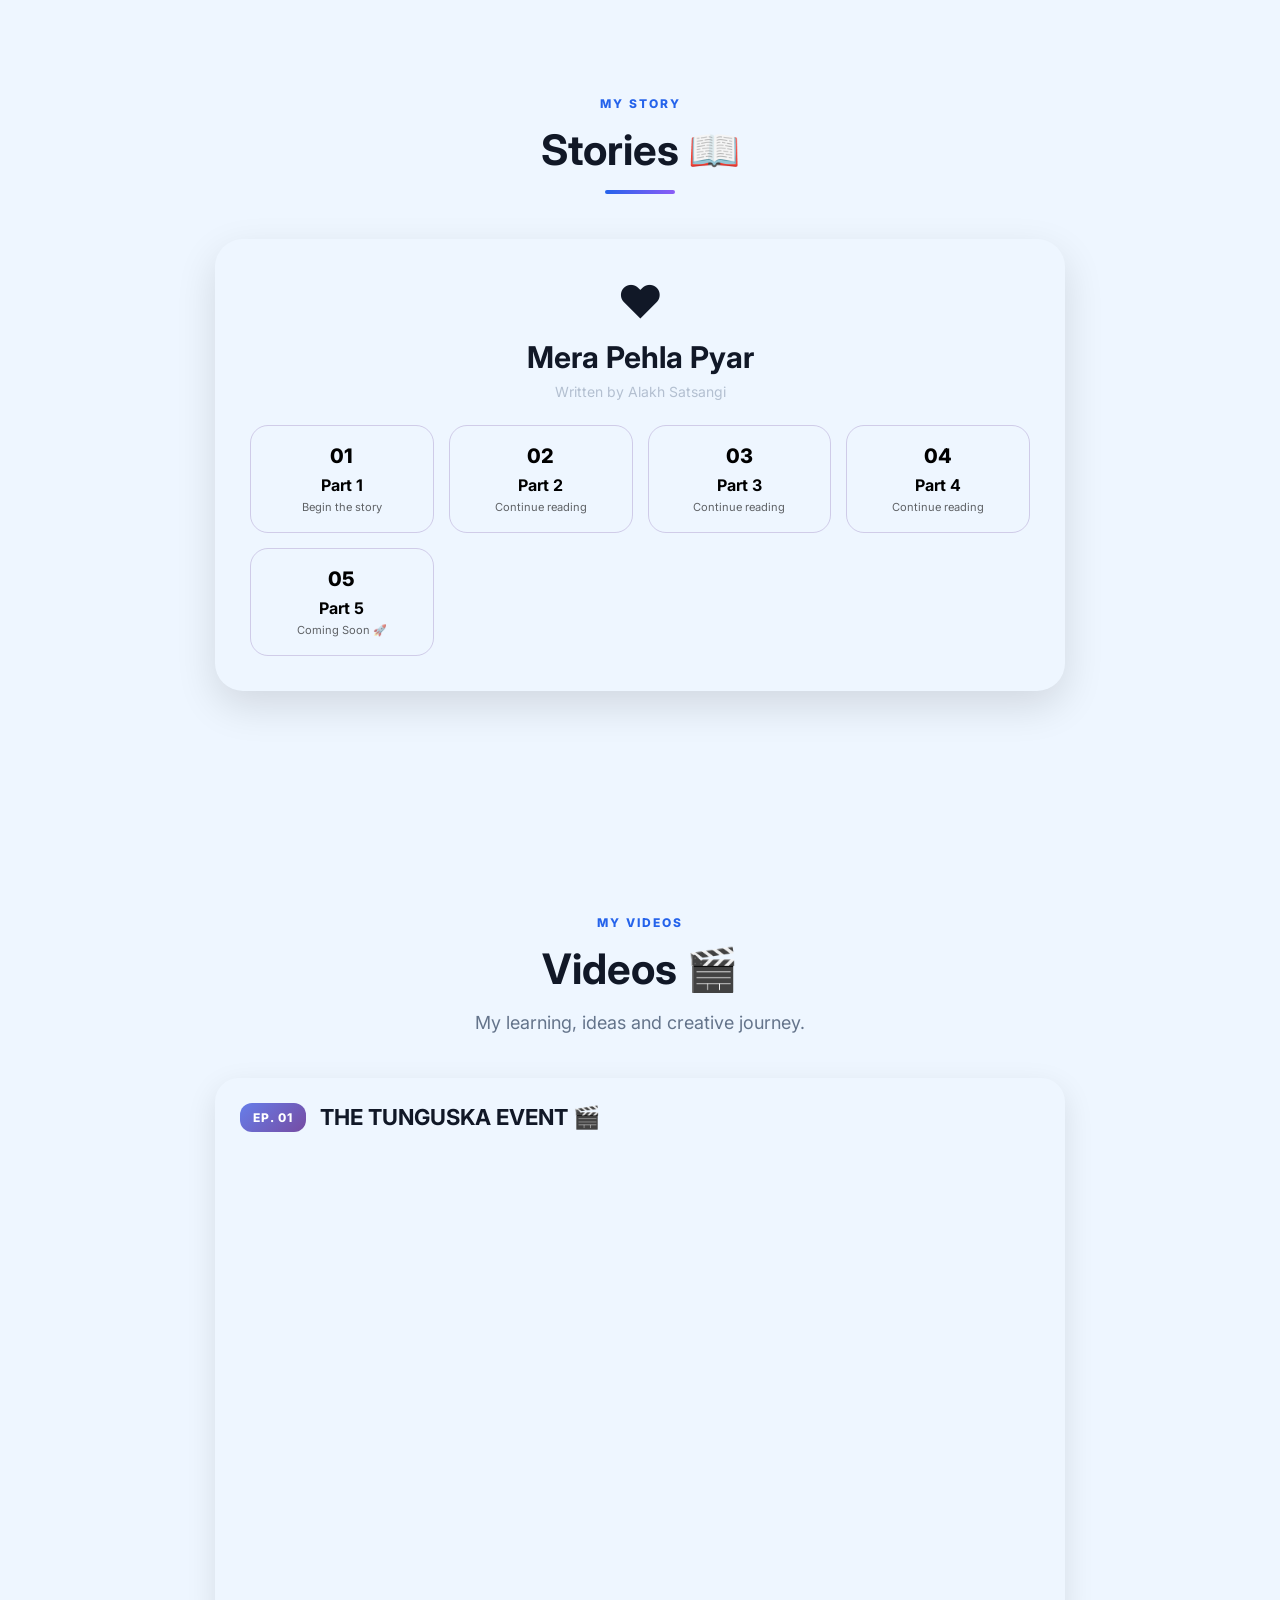
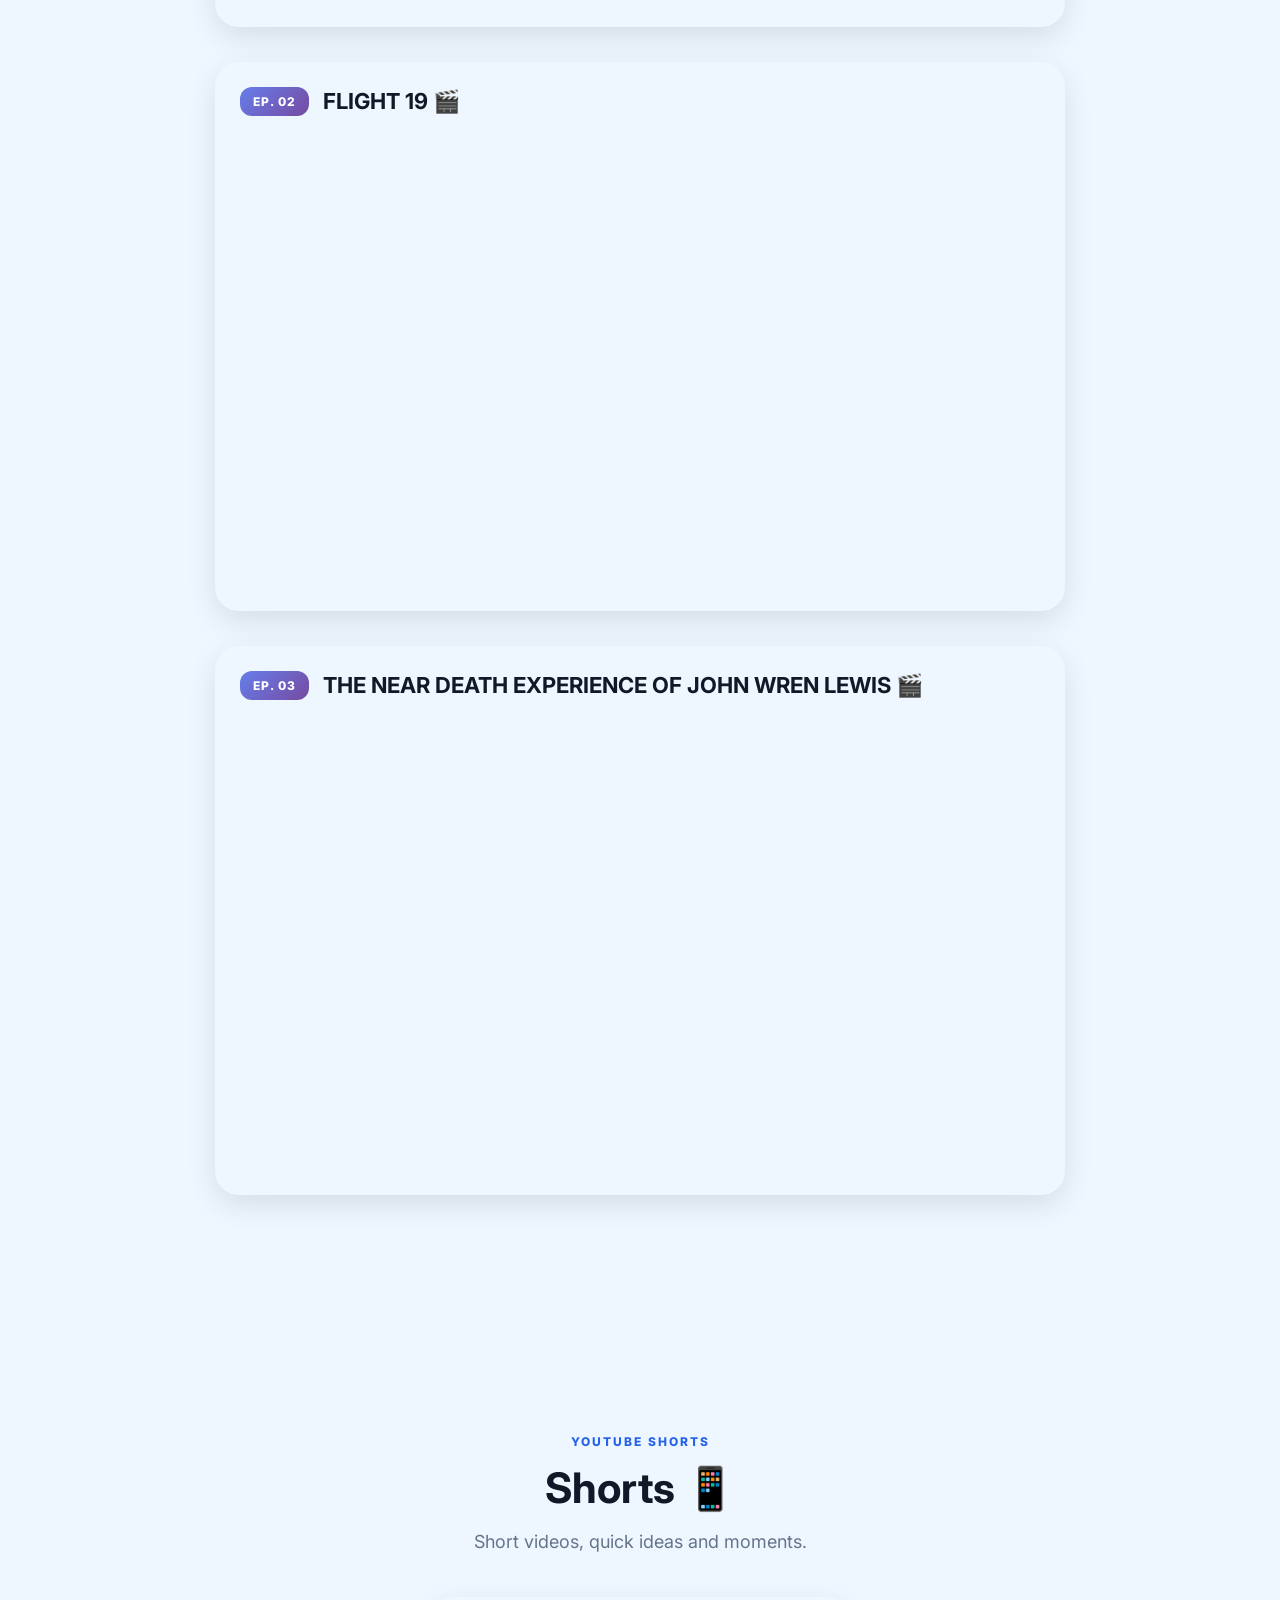
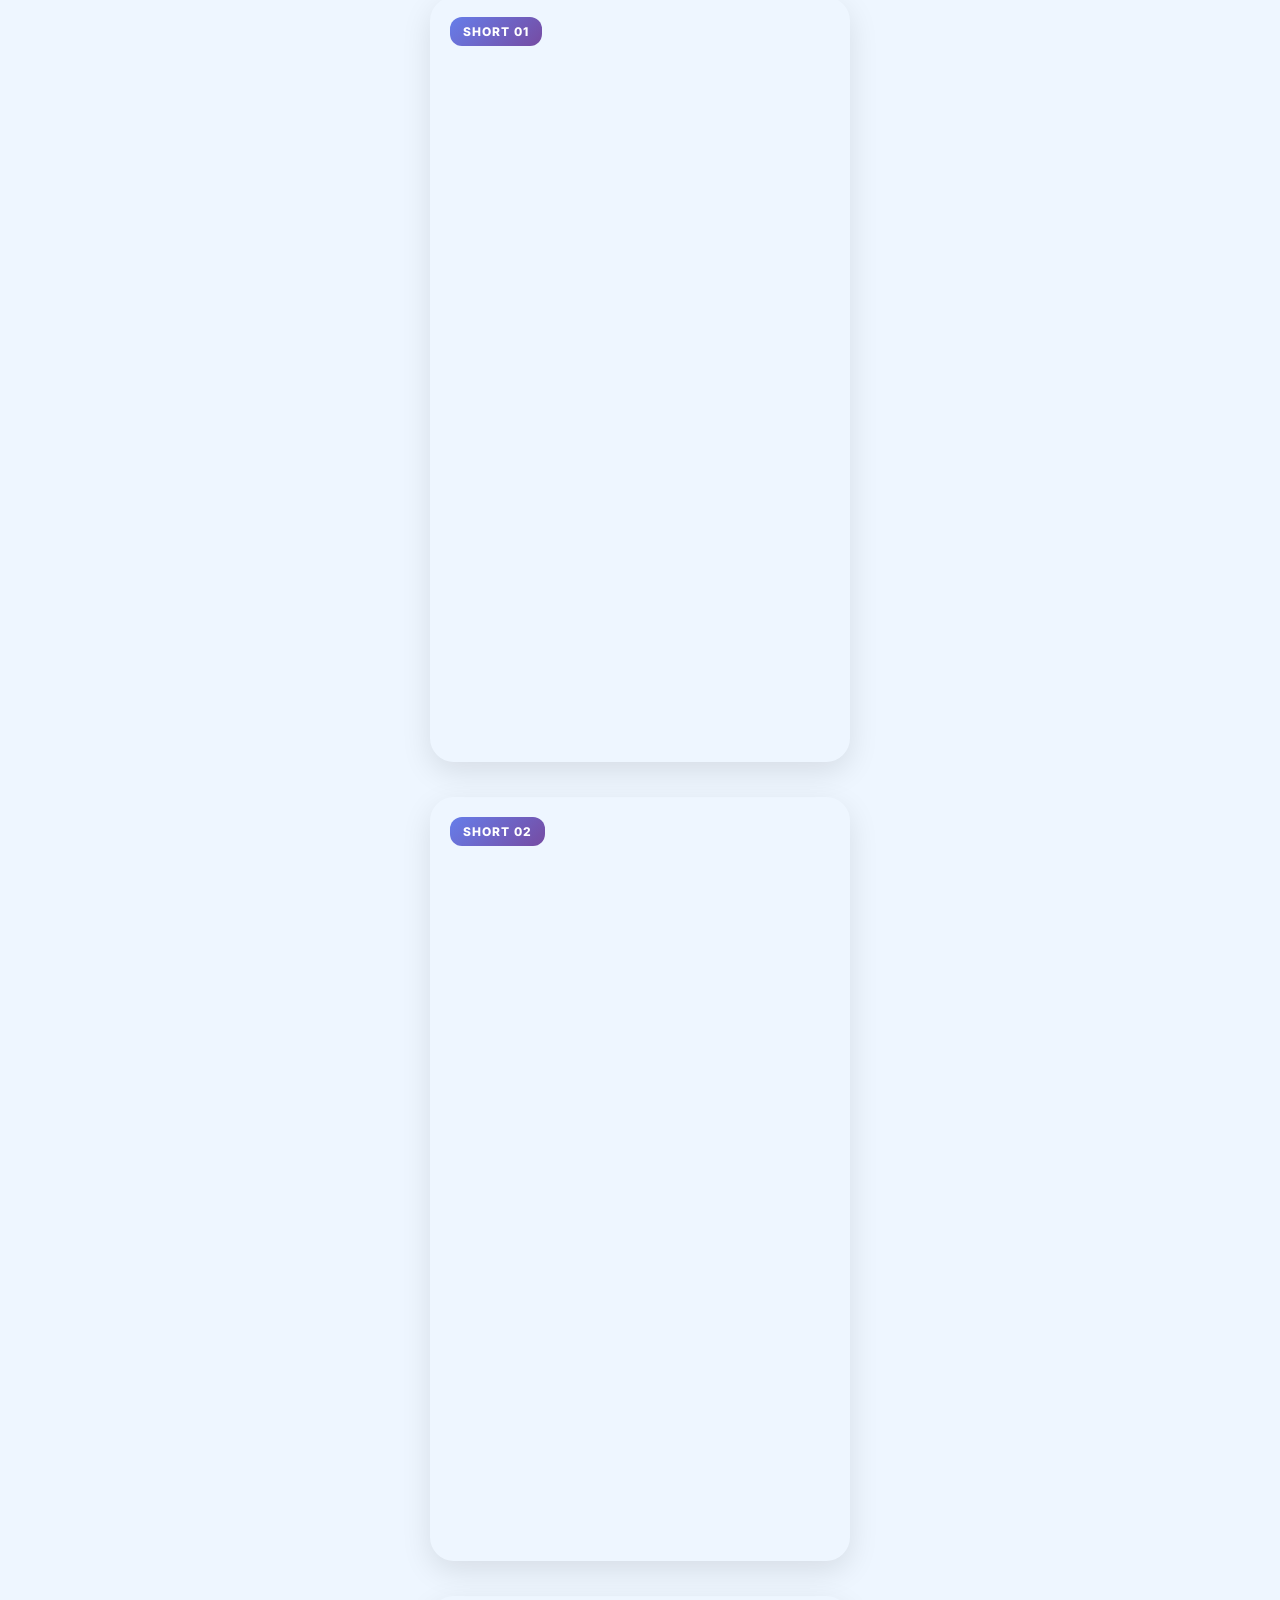
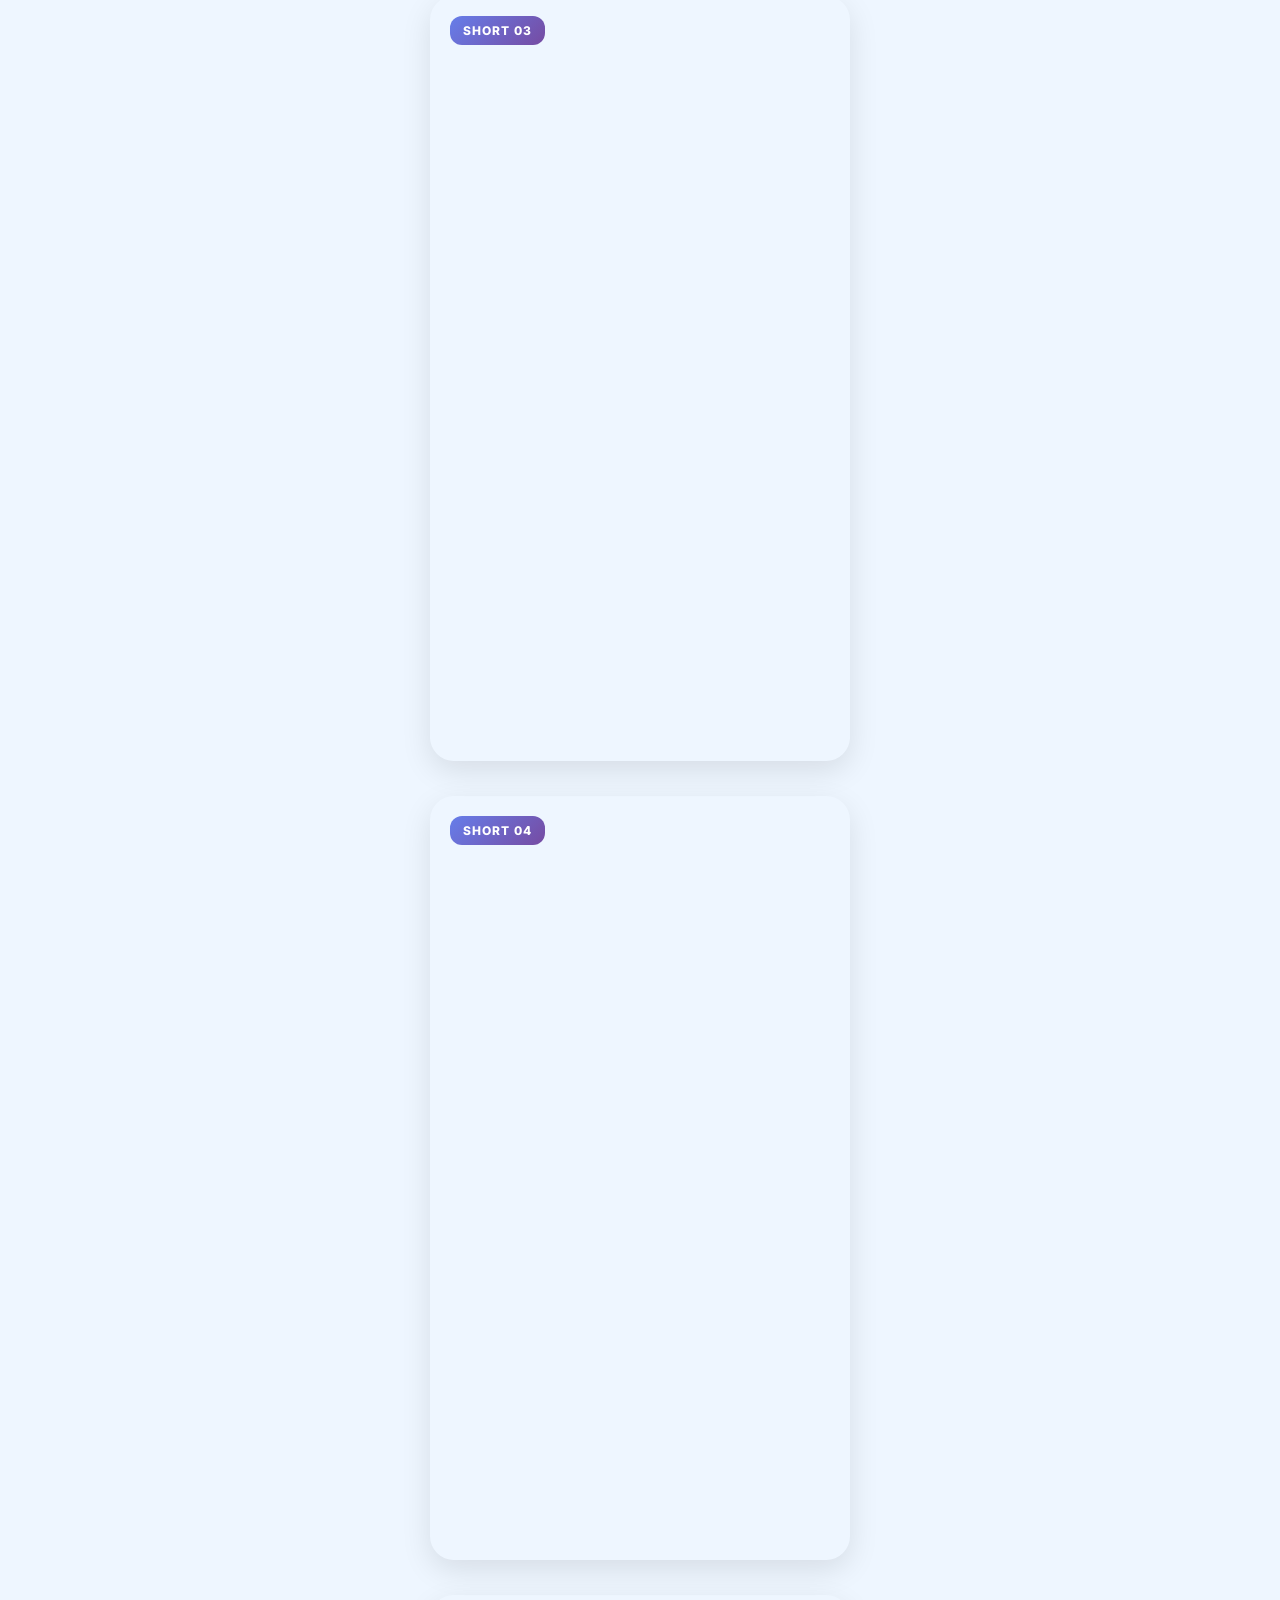
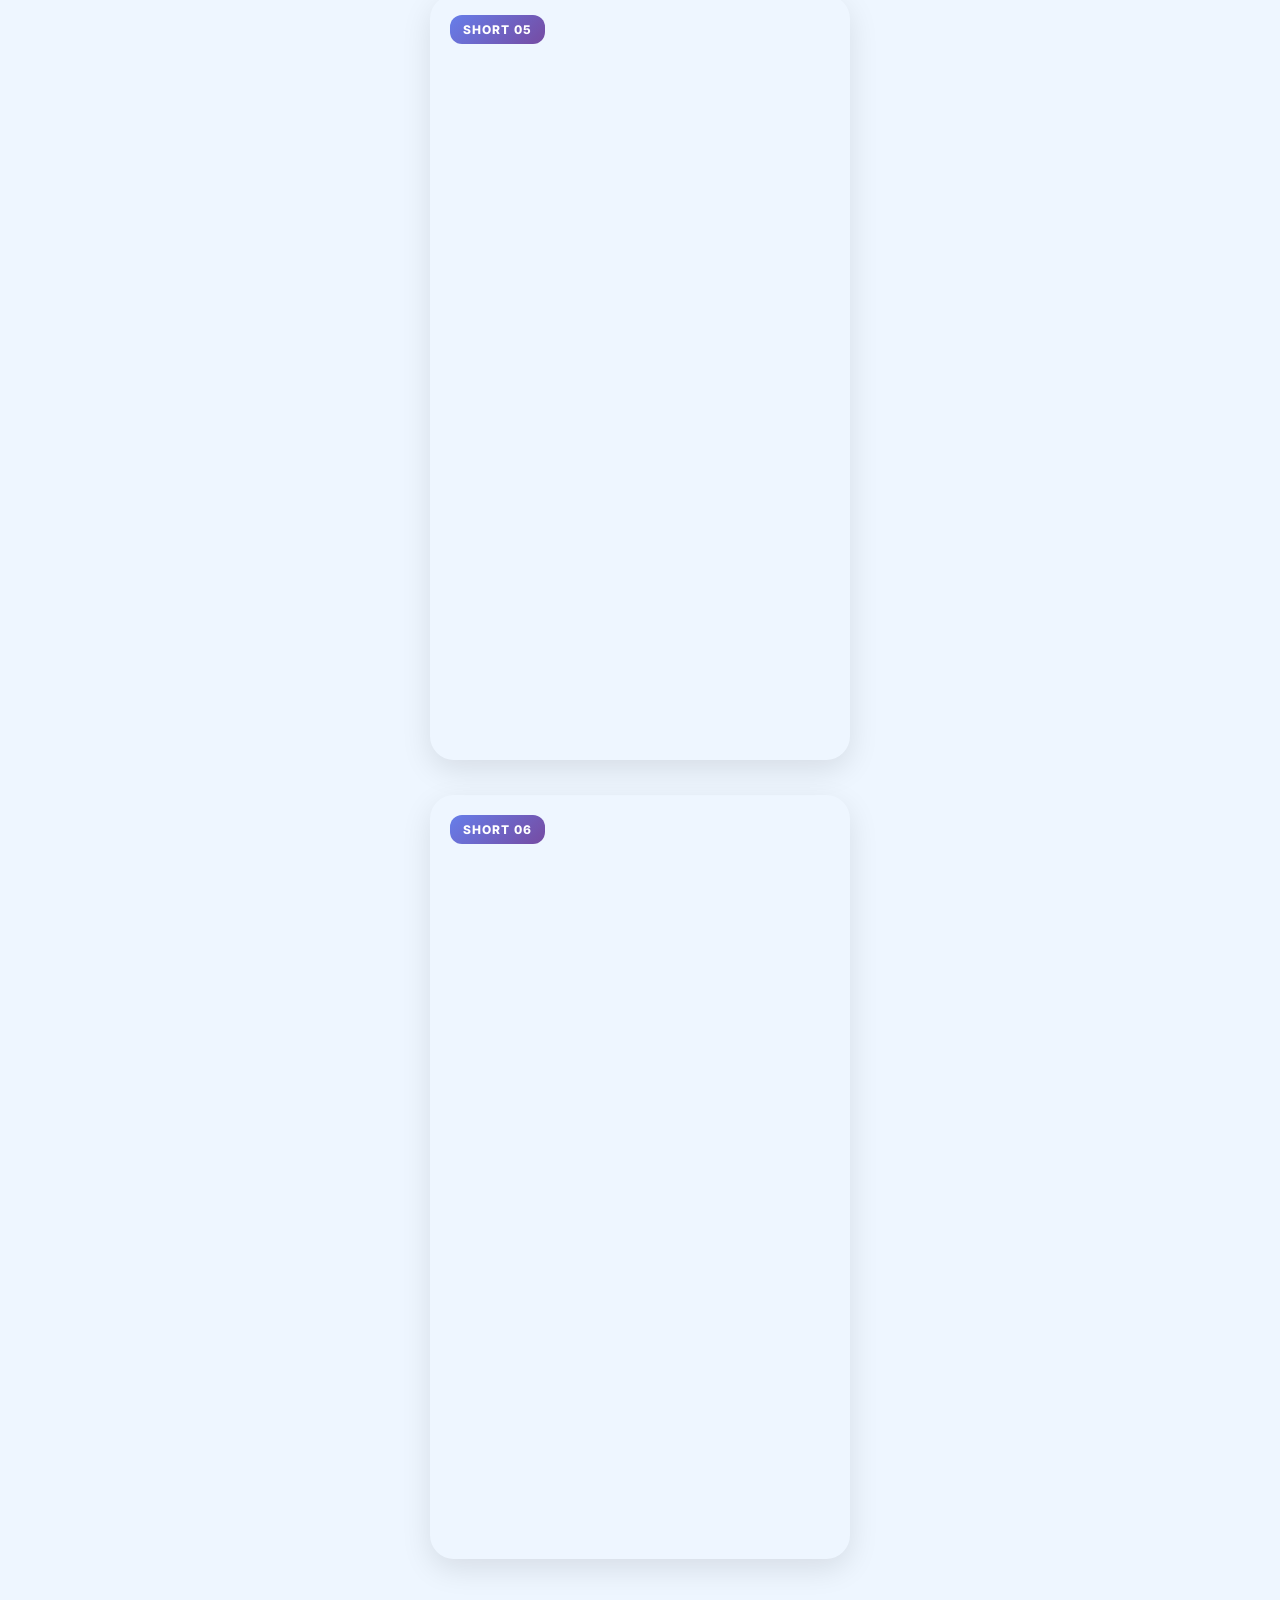
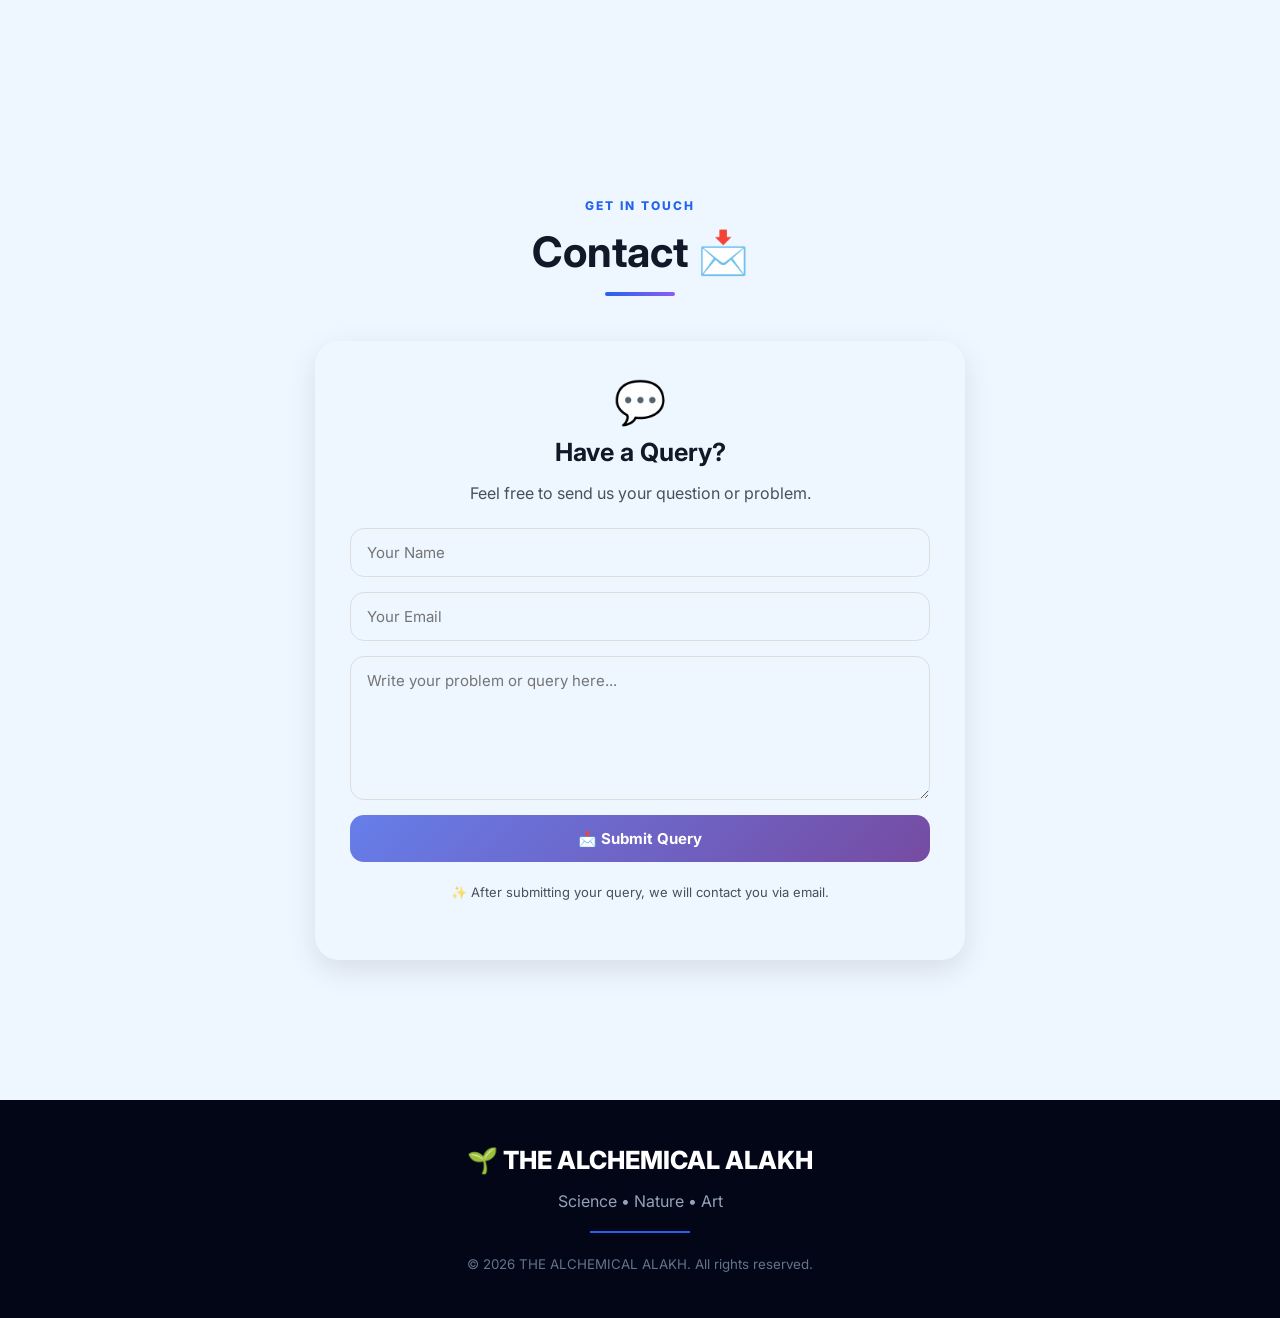
==== commit 3d83756e: "Add files via upload" ====
--- a/index.html
+++ b/index.html
@@ -1083,9 +1083,7 @@
 
 </section>
 
-
-
- <!-- ================= STORY ================= -->
+<!-- ================= STORY ================= -->
 
 <section id="story" class="section story-section">
 
@@ -1164,8 +1162,17 @@
                 <small>Continue reading</small>
 
             </button>
-
-        </div>
+<button type="button" onclick="openStoryPart(4)">
+    <span>04</span>
+    <strong>Part 4</strong>
+    <small>Continue reading</small>
+</button>
+<button type="button" onclick="alert('🚀 Part 5 — COMING SOON!')">
+    <span>05</span>
+    <strong>Part 5</strong>
+    <small>Coming Soon 🚀</small>
+</button>
+            </div>
 
     </div>
 
@@ -1286,6 +1293,7 @@
 
 
 </section>
+
 
 <section id="videos" class="section">
 
